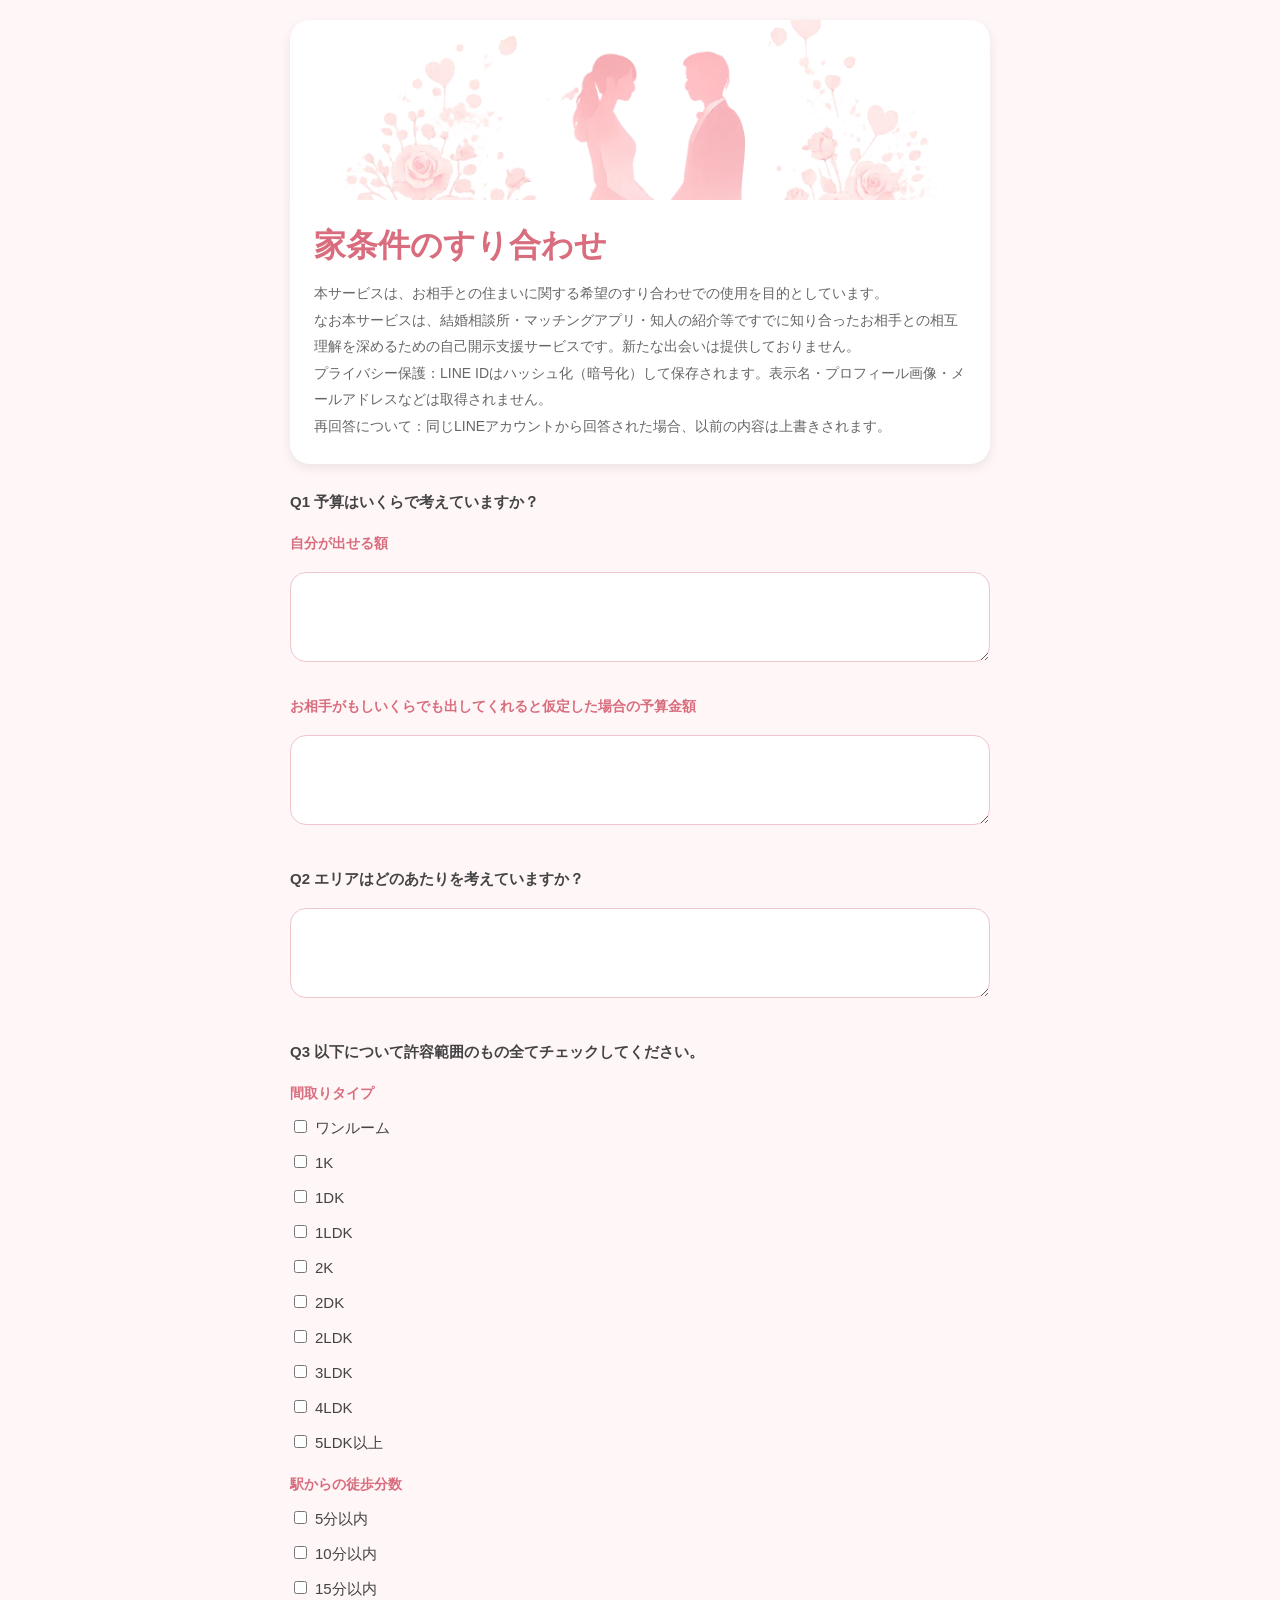
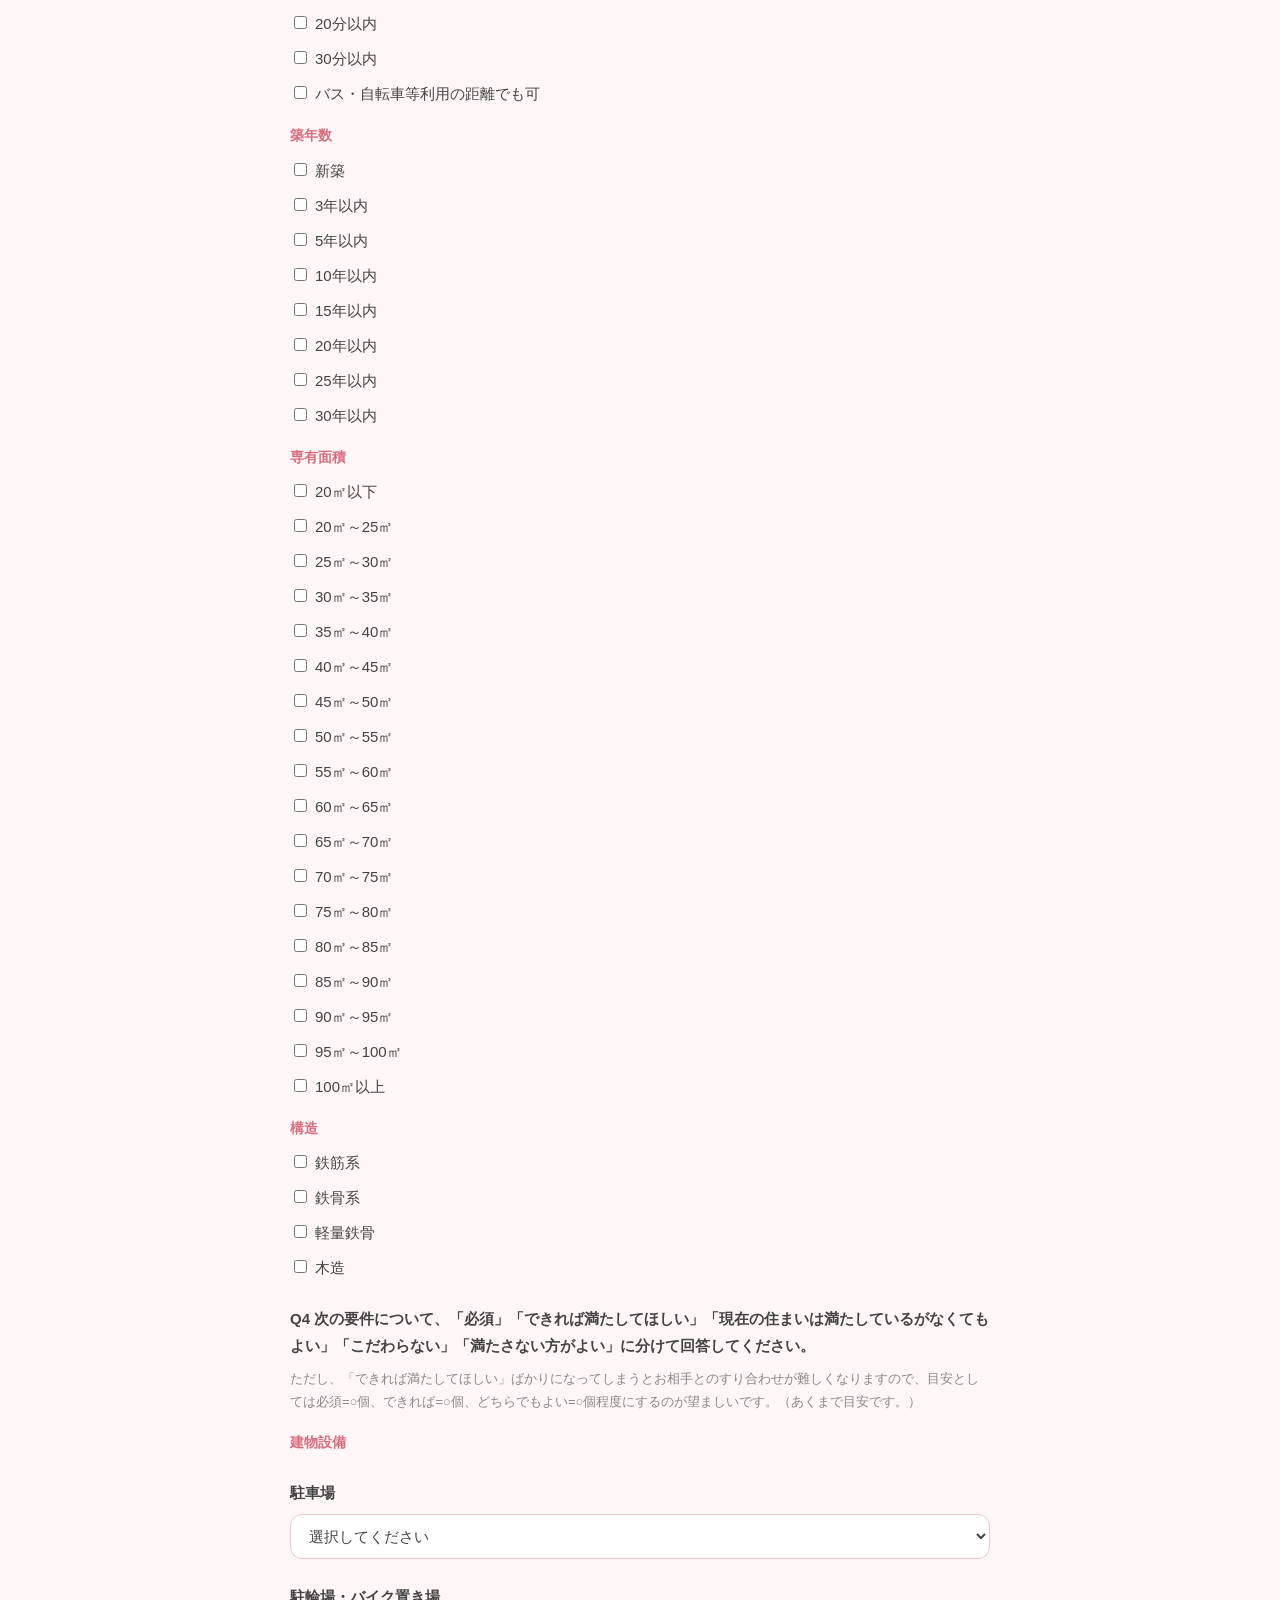
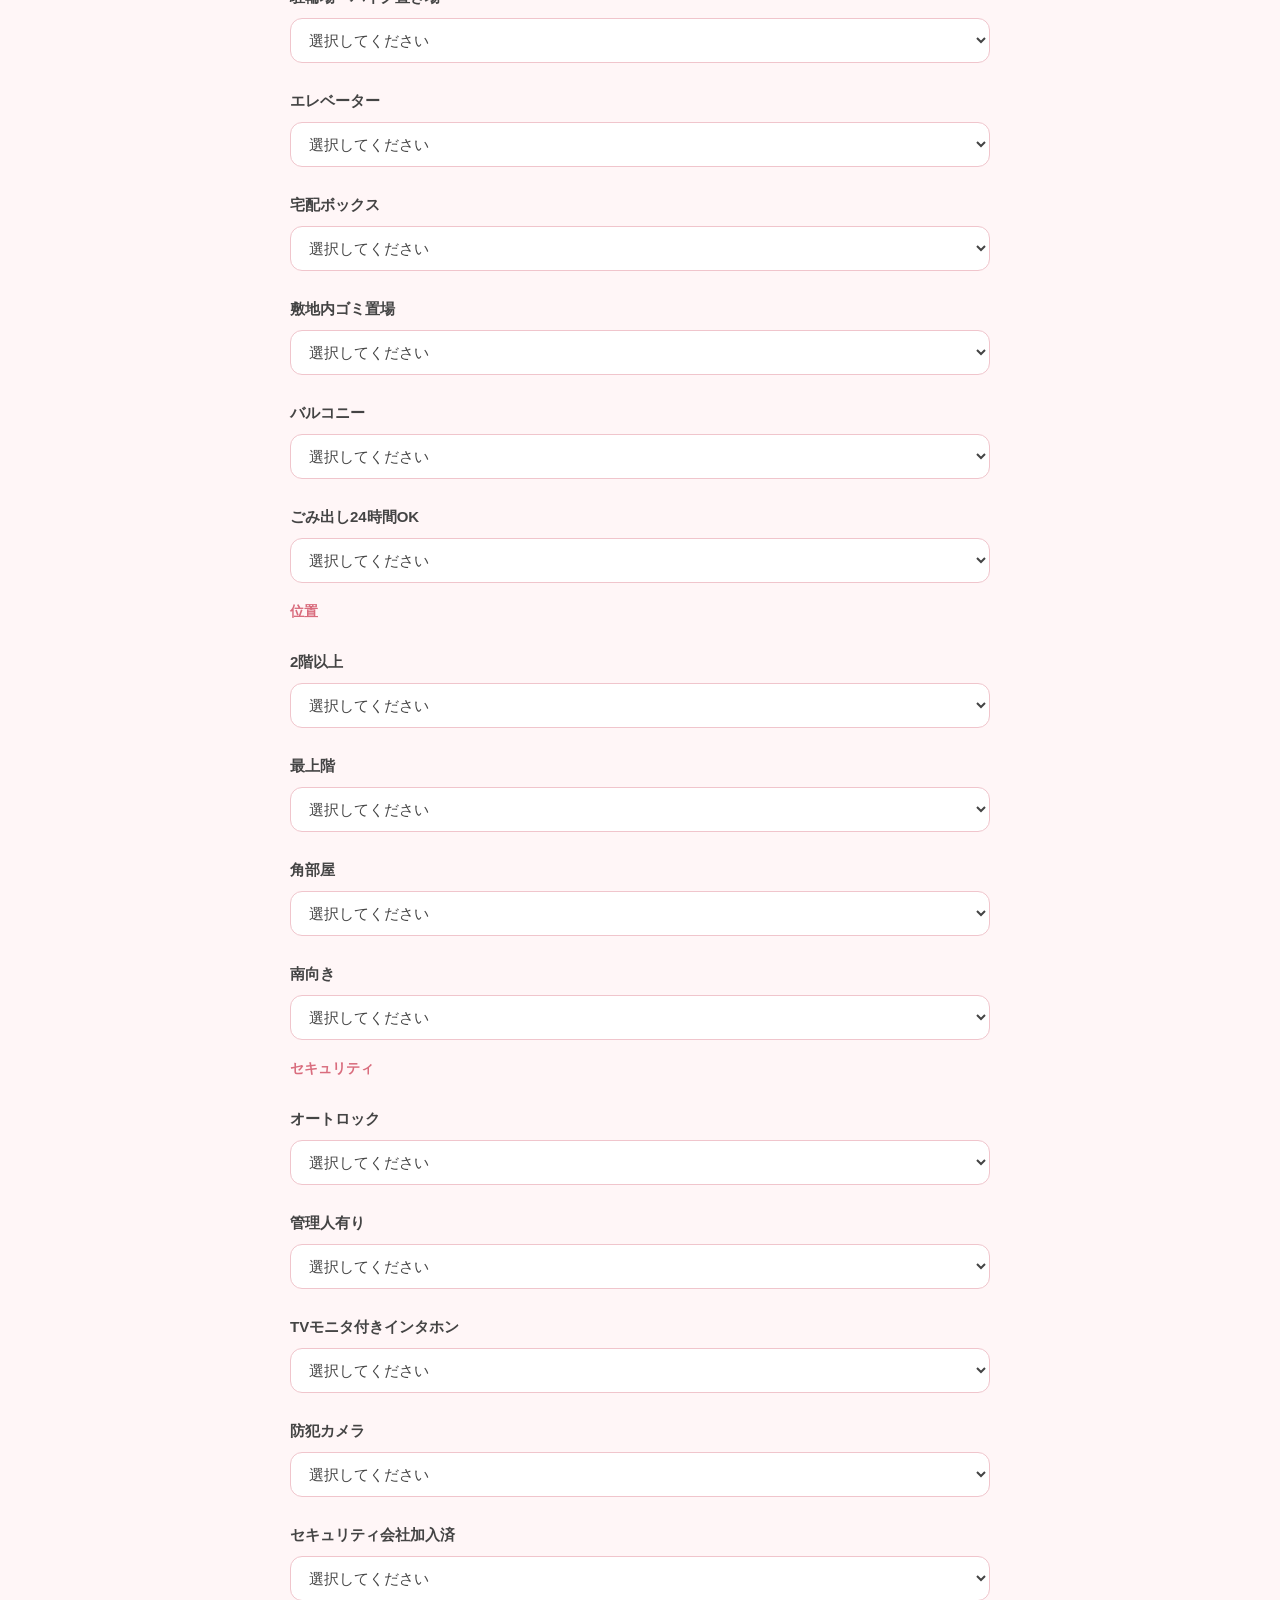
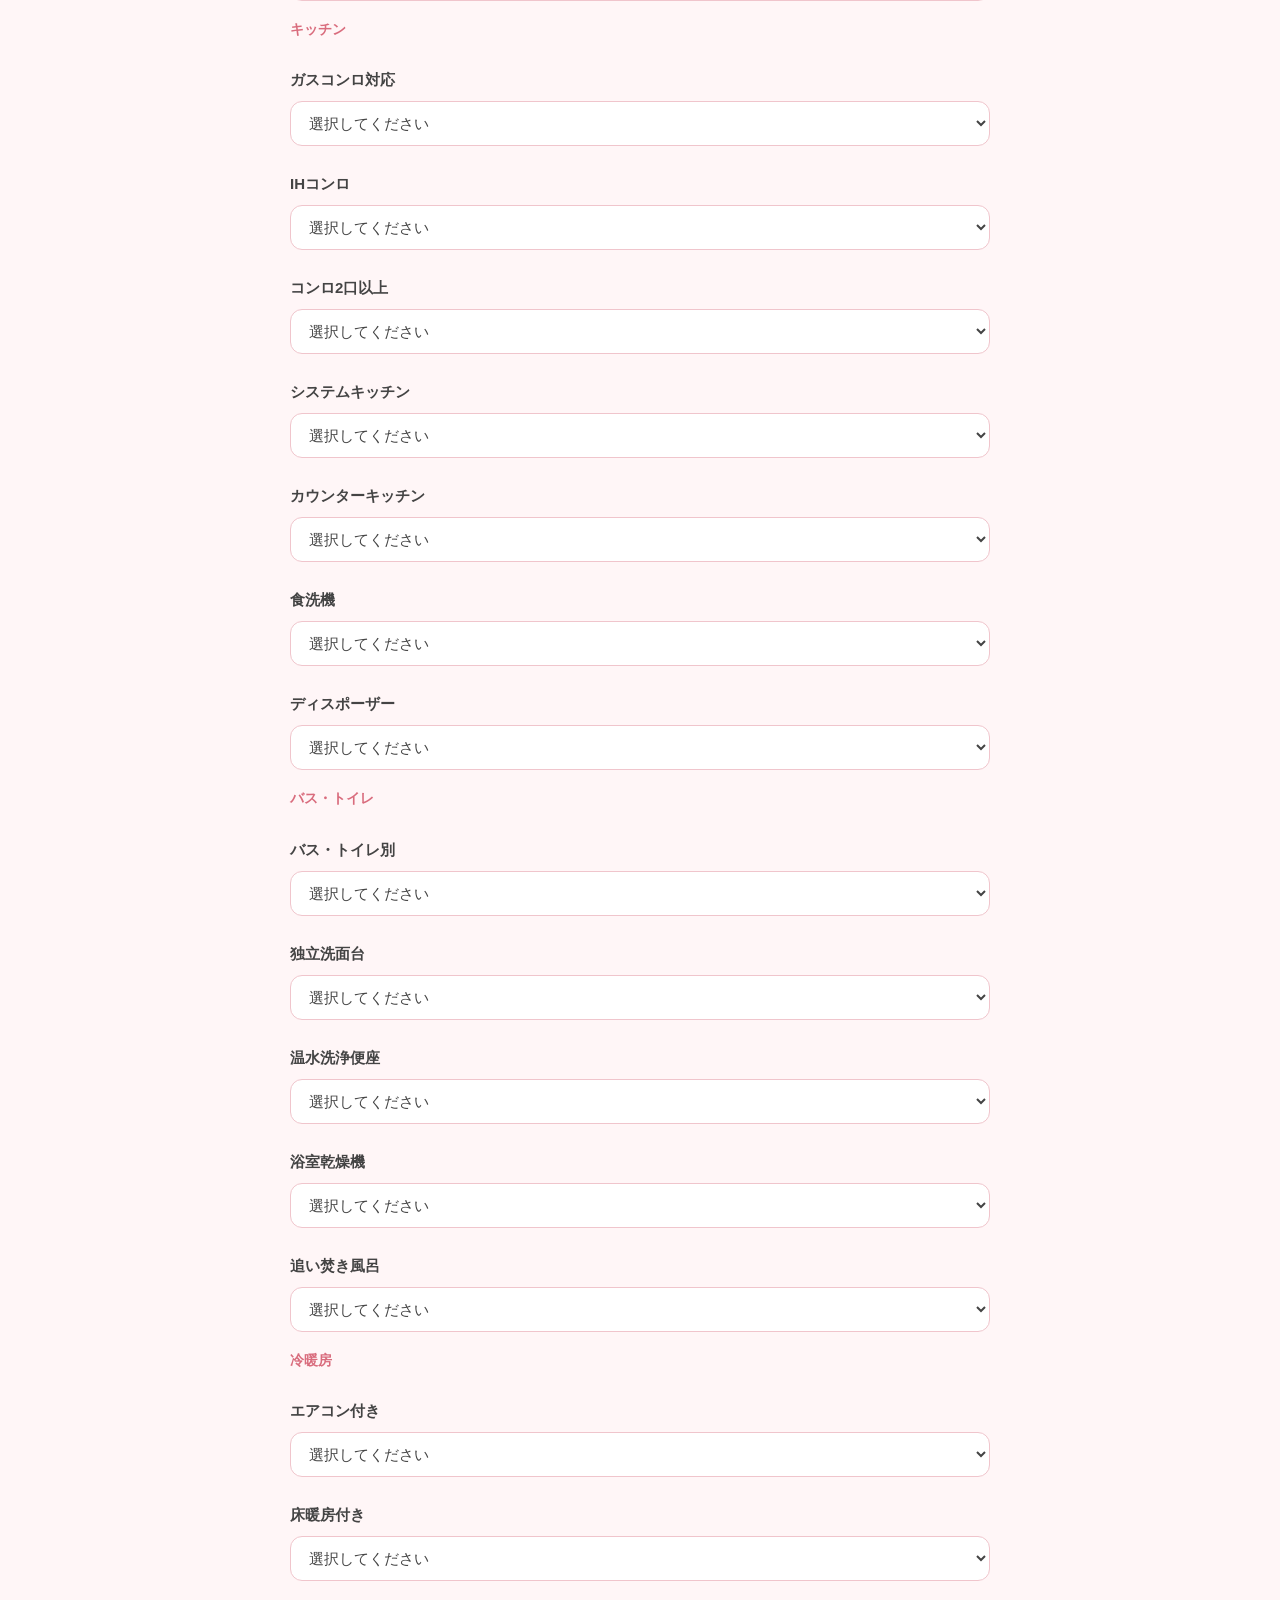
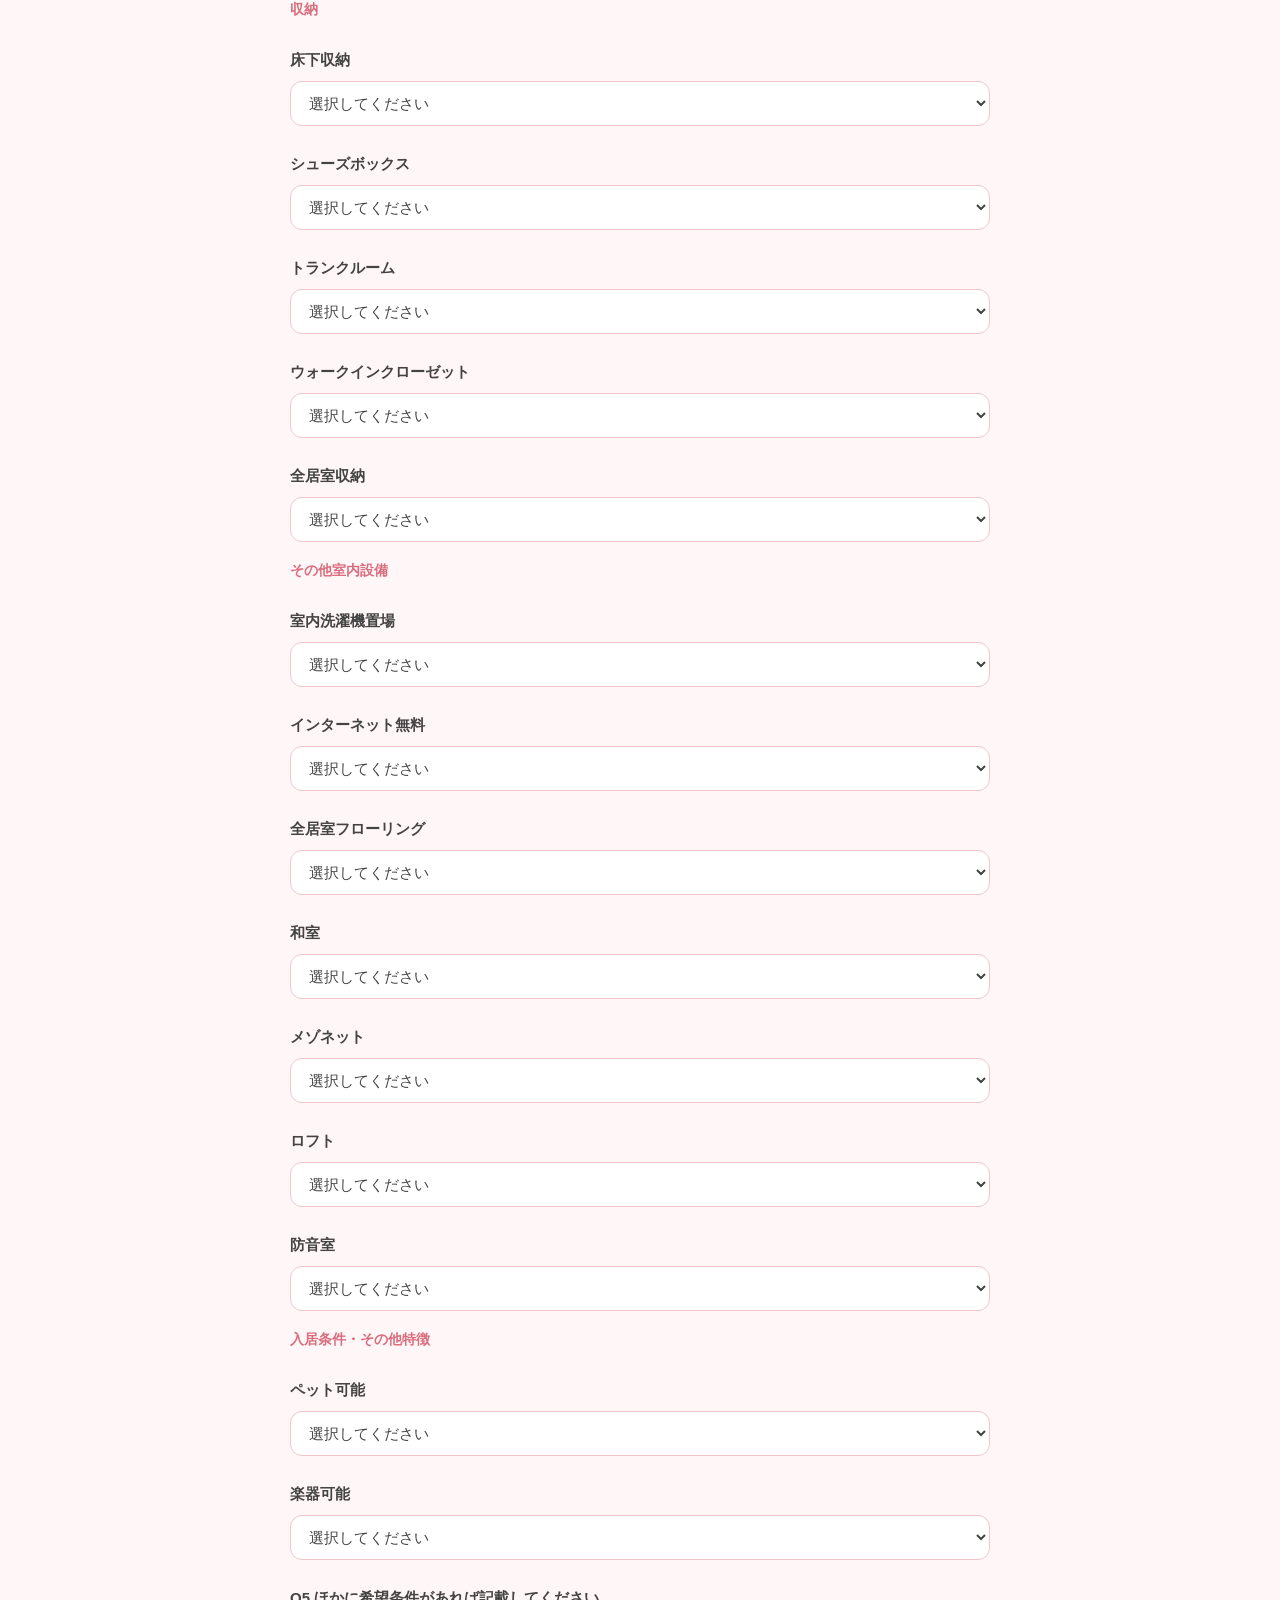
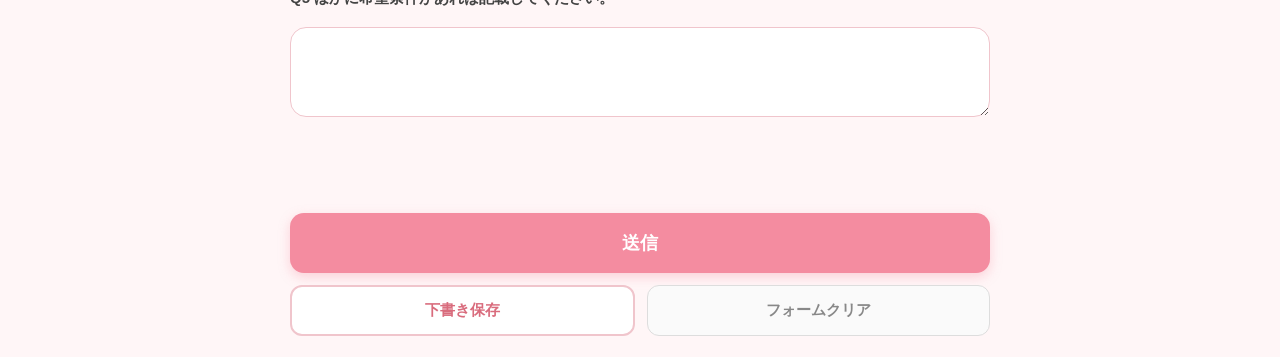
==== index.html @ e60fb17c "Update index.html" ====
<!DOCTYPE html>
<html lang="ja">
<head>
<meta charset="UTF-8"/>
<meta name="viewport" content="width=device-width, initial-scale=1.0"/>
<title>住まい すり合わせ</title>
<link rel="stylesheet" href="style.css"/>
<script src="https://static.line-scdn.net/liff/edge/2/sdk.js"></script>
</head>

<body>
<div class="container">

<div class="form-header">
  <h1>家条件のすり合わせ</h1>
  <p class="form-description">
  本サービスは、お相手との住まいに関する希望のすり合わせでの使用を目的としています。<br>
  なお本サービスは、結婚相談所・マッチングアプリ・知人の紹介等ですでに知り合ったお相手との相互理解を深めるための自己開示支援サービスです。新たな出会いは提供しておりません。<br>
  プライバシー保護：LINE IDはハッシュ化（暗号化）して保存されます。表示名・プロフィール画像・メールアドレスなどは取得されません。<br>
  再回答について：同じLINEアカウントから回答された場合、以前の内容は上書きされます。</p>
</div>

<!-- ビューモード表示エリア（共有リンクで開いたとき） -->
<div id="viewMode"></div>

<!-- スクショ抑止ウォーターマーク（共有リンクの閲覧者にのみ表示） -->
<div id="screenshotWatermark" aria-hidden="true"></div>

<div id="formArea">

<!-- Q1 -->
<label>Q1 予算はいくらで考えていますか？</label>
<label class="sub-label">自分が出せる額</label>
<textarea id="q1_self" class="detail-textarea"></textarea>
<label class="sub-label">お相手がもしいくらでも出してくれると仮定した場合の予算金額</label>
<textarea id="q1_partner" class="detail-textarea"></textarea>

<!-- Q2 -->
<label>Q2 エリアはどのあたりを考えていますか？</label>
<textarea id="q2" class="detail-textarea"></textarea>

<!-- Q3 -->
<label>Q3 以下について許容範囲のもの全てチェックしてください。</label>

<label class="sub-label">間取りタイプ</label>
<label><input type="checkbox" name="q3_layout" value="ワンルーム">ワンルーム</label>
<label><input type="checkbox" name="q3_layout" value="1K">1K</label>
<label><input type="checkbox" name="q3_layout" value="1DK">1DK</label>
<label><input type="checkbox" name="q3_layout" value="1LDK">1LDK</label>
<label><input type="checkbox" name="q3_layout" value="2K">2K</label>
<label><input type="checkbox" name="q3_layout" value="2DK">2DK</label>
<label><input type="checkbox" name="q3_layout" value="2LDK">2LDK</label>
<label><input type="checkbox" name="q3_layout" value="3LDK">3LDK</label>
<label><input type="checkbox" name="q3_layout" value="4LDK">4LDK</label>
<label><input type="checkbox" name="q3_layout" value="5LDDK以上">5LDK以上</label>
  
<label class="sub-label">駅からの徒歩分数</label>
<label><input type="checkbox" name="q3_walk" value="5分以内">5分以内</label>
<label><input type="checkbox" name="q3_walk" value="10分以内">10分以内</label>
<label><input type="checkbox" name="q3_walk" value="15分以内">15分以内</label>
<label><input type="checkbox" name="q3_walk" value="20分以内">20分以内</label>
<label><input type="checkbox" name="q3_walk" value="30分以内">30分以内</label>
<label><input type="checkbox" name="q3_walk" value="バス・自転車等利用の距離でも可">バス・自転車等利用の距離でも可</label>

<label class="sub-label">築年数</label>
<label><input type="checkbox" name="q3_age" value="新築">新築</label>
<label><input type="checkbox" name="q3_age" value="3年以内">3年以内</label>
<label><input type="checkbox" name="q3_age" value="5年以内">5年以内</label>
<label><input type="checkbox" name="q3_age" value="10年以内">10年以内</label>
<label><input type="checkbox" name="q3_age" value="15年以内">15年以内</label>
<label><input type="checkbox" name="q3_age" value="20年以内">20年以内</label>
<label><input type="checkbox" name="q3_age" value="25年以内">25年以内</label>
<label><input type="checkbox" name="q3_age" value="30年以内">30年以内</label>

<label class="sub-label">専有面積</label>
<label><input type="checkbox" name="q3_size" value="20㎡以下">20㎡以下</label>
<label><input type="checkbox" name="q3_size" value="20㎡～25㎡">20㎡～25㎡</label>
<label><input type="checkbox" name="q3_size" value="25㎡～30㎡">25㎡～30㎡</label>
<label><input type="checkbox" name="q3_size" value="30㎡～35㎡">30㎡～35㎡</label>
<label><input type="checkbox" name="q3_size" value="35㎡～40㎡">35㎡～40㎡</label>
<label><input type="checkbox" name="q3_size" value="40㎡～25㎡">40㎡～45㎡</label>
<label><input type="checkbox" name="q3_size" value="45㎡～25㎡">45㎡～50㎡</label>
<label><input type="checkbox" name="q3_size" value="50㎡～25㎡">50㎡～55㎡</label>
<label><input type="checkbox" name="q3_size" value="55㎡～25㎡">55㎡～60㎡</label>
<label><input type="checkbox" name="q3_size" value="60㎡～25㎡">60㎡～65㎡</label>
<label><input type="checkbox" name="q3_size" value="65㎡～25㎡">65㎡～70㎡</label>
<label><input type="checkbox" name="q3_size" value="70㎡～25㎡">70㎡～75㎡</label>
<label><input type="checkbox" name="q3_size" value="75㎡～25㎡">75㎡～80㎡</label>
<label><input type="checkbox" name="q3_size" value="80㎡～25㎡">80㎡～85㎡</label>
<label><input type="checkbox" name="q3_size" value="20㎡～25㎡">85㎡～90㎡</label>
<label><input type="checkbox" name="q3_size" value="90㎡～25㎡">90㎡～95㎡</label>
<label><input type="checkbox" name="q3_size" value="20㎡～25㎡">95㎡～100㎡</label>
<label><input type="checkbox" name="q3_size" value="100㎡以上">100㎡以上</label>
  
<label class="sub-label">構造</label>
<label><input type="checkbox" name="q3_struct" value="鉄筋系">鉄筋系</label>
<label><input type="checkbox" name="q3_struct" value="鉄骨系">鉄骨系</label>
<label><input type="checkbox" name="q3_struct" value="軽量鉄骨">軽量鉄骨</label>
<label><input type="checkbox" name="q3_struct" value="木造">木造</label>

<!-- Q4 -->
<label>Q4 次の要件について、「必須」「できれば満たしてほしい」「現在の住まいは満たしているがなくてもよい」「こだわらない」「満たさない方がよい」に分けて回答してください。</label>
<p class="q-note">
  ただし、「できれば満たしてほしい」ばかりになってしまうとお相手とのすり合わせが難しくなりますので、目安としては必須=○個、できれば=○個、どちらでもよい=○個程度にするのが望ましいです。（あくまで目安です。）
</p>

<label class="sub-label">建物設備</label>

<label>駐車場</label>
<select id="q4_駐車場">
  <option value="">選択してください</option>
  <option>必須</option><option>できれば満たしてほしい</option><option>現在の住まいは満たしているがなくてもよい</option><option>こだわらない</option><option>満たさない方がよい</option>
</select>
  
<label>駐輪場・バイク置き場</label>
<select id="q4_駐輪場・バイク置き場">
  <option value="">選択してください</option>
  <option>必須</option><option>できれば満たしてほしい</option><option>現在の住まいは満たしているがなくてもよい</option><option>こだわらない</option><option>満たさない方がよい</option>
</select>

<label>エレベーター</label>
<select id="q4_エレベーター">
  <option value="">選択してください</option>
  <option>必須</option><option>できれば満たしてほしい</option><option>現在の住まいは満たしているがなくてもよい</option><option>こだわらない</option><option>満たさない方がよい</option>
</select>

<label>宅配ボックス</label>
<select id="q4_宅配ボックス">
  <option value="">選択してください</option>
  <option>必須</option><option>できれば満たしてほしい</option><option>現在の住まいは満たしているがなくてもよい</option><option>こだわらない</option><option>満たさない方がよい</option>
</select>

<label>敷地内ゴミ置場</label>
<select id="q4_敷地内ゴミ置場">
  <option value="">選択してください</option>
  <option>必須</option><option>できれば満たしてほしい</option><option>現在の住まいは満たしているがなくてもよい</option><option>こだわらない</option><option>満たさない方がよい</option>
</select>

<label>バルコニー</label>
<select id="q4_バルコニー">
  <option value="">選択してください</option>
  <option>必須</option><option>できれば満たしてほしい</option><option>現在の住まいは満たしているがなくてもよい</option><option>こだわらない</option><option>満たさない方がよい</option>
</select>

<label>ごみ出し24時間OK</label>
<select id="q4_ごみ出し24時間OK">
  <option value="">選択してください</option>
  <option>必須</option><option>できれば満たしてほしい</option><option>現在の住まいは満たしているがなくてもよい</option><option>こだわらない</option><option>満たさない方がよい</option>
</select>

<label class="sub-label">位置</label>

<label>2階以上</label>
<select id="q4_2階以上">
  <option value="">選択してください</option>
  <option>必須</option><option>できれば満たしてほしい</option><option>現在の住まいは満たしているがなくてもよい</option><option>こだわらない</option><option>満たさない方がよい</option>
</select>

<label>最上階</label>
<select id="q4_最上階">
  <option value="">選択してください</option>
  <option>必須</option><option>できれば満たしてほしい</option><option>現在の住まいは満たしているがなくてもよい</option><option>こだわらない</option><option>満たさない方がよい</option>
</select>

<label>角部屋</label>
<select id="q4_角部屋">
  <option value="">選択してください</option>
  <option>必須</option><option>できれば満たしてほしい</option><option>現在の住まいは満たしているがなくてもよい</option><option>こだわらない</option><option>満たさない方がよい</option>
</select>

<label>南向き</label>
<select id="q4_南向き">
  <option value="">選択してください</option>
  <option>必須</option><option>できれば満たしてほしい</option><option>現在の住まいは満たしているがなくてもよい</option><option>こだわらない</option><option>満たさない方がよい</option>
</select>

<label class="sub-label">セキュリティ</label>

<label>オートロック</label>
<select id="q4_オートロック">
  <option value="">選択してください</option>
  <option>必須</option><option>できれば満たしてほしい</option><option>現在の住まいは満たしているがなくてもよい</option><option>こだわらない</option><option>満たさない方がよい</option>
</select>

<label>管理人有り</label>
<select id="q4_管理人有り">
  <option value="">選択してください</option>
  <option>必須</option><option>できれば満たしてほしい</option><option>現在の住まいは満たしているがなくてもよい</option><option>こだわらない</option><option>満たさない方がよい</option>
</select>

<label>TVモニタ付きインタホン</label>
<select id="q4_TVモニタ付きインタホン">
  <option value="">選択してください</option>
  <option>必須</option><option>できれば満たしてほしい</option><option>現在の住まいは満たしているがなくてもよい</option><option>こだわらない</option><option>満たさない方がよい</option>
</select>

<label>防犯カメラ</label>
<select id="q4_防犯カメラ">
  <option value="">選択してください</option>
  <option>必須</option><option>できれば満たしてほしい</option><option>現在の住まいは満たしているがなくてもよい</option><option>こだわらない</option><option>満たさない方がよい</option>
</select>

<label>セキュリティ会社加入済</label>
<select id="q4_セキュリティ会社加入済">
  <option value="">選択してください</option>
  <option>必須</option><option>できれば満たしてほしい</option><option>現在の住まいは満たしているがなくてもよい</option><option>こだわらない</option><option>満たさない方がよい</option>
</select>

<label class="sub-label">キッチン</label>

<label>ガスコンロ対応</label>
<select id="q4_ガスコンロ対応">
  <option value="">選択してください</option>
  <option>必須</option><option>できれば満たしてほしい</option><option>現在の住まいは満たしているがなくてもよい</option><option>こだわらない</option><option>満たさない方がよい</option>
</select>

<label>IHコンロ</label>
<select id="q4_IHコンロ">
  <option value="">選択してください</option>
  <option>必須</option><option>できれば満たしてほしい</option><option>現在の住まいは満たしているがなくてもよい</option><option>こだわらない</option><option>満たさない方がよい</option>
</select>

<label>コンロ2口以上</label>
<select id="q4_コンロ2口以上">
  <option value="">選択してください</option>
  <option>必須</option><option>できれば満たしてほしい</option><option>現在の住まいは満たしているがなくてもよい</option><option>こだわらない</option><option>満たさない方がよい</option>
</select>

<label>システムキッチン</label>
<select id="q4_システムキッチン">
  <option value="">選択してください</option>
  <option>必須</option><option>できれば満たしてほしい</option><option>現在の住まいは満たしているがなくてもよい</option><option>こだわらない</option><option>満たさない方がよい</option>
</select>

<label>カウンターキッチン</label>
<select id="q4_カウンターキッチン">
  <option value="">選択してください</option>
  <option>必須</option><option>できれば満たしてほしい</option><option>現在の住まいは満たしているがなくてもよい</option><option>こだわらない</option><option>満たさない方がよい</option>
</select>

<label>食洗機</label>
<select id="q4_食洗機">
  <option value="">選択してください</option>
  <option>必須</option><option>できれば満たしてほしい</option><option>現在の住まいは満たしているがなくてもよい</option><option>こだわらない</option><option>満たさない方がよい</option>
</select>

<label>ディスポーザー</label>
<select id="q4_ディスポーザー">
  <option value="">選択してください</option>
  <option>必須</option><option>できれば満たしてほしい</option><option>現在の住まいは満たしているがなくてもよい</option><option>こだわらない</option><option>満たさない方がよい</option>
</select>

<label class="sub-label">バス・トイレ</label>

<label>バス・トイレ別</label>
<select id="q4_バス・トイレ別">
  <option value="">選択してください</option>
  <option>必須</option><option>できれば満たしてほしい</option><option>現在の住まいは満たしているがなくてもよい</option><option>こだわらない</option><option>満たさない方がよい</option>
</select>

<label>独立洗面台</label>
<select id="q4_独立洗面台">
  <option value="">選択してください</option>
  <option>必須</option><option>できれば満たしてほしい</option><option>現在の住まいは満たしているがなくてもよい</option><option>こだわらない</option><option>満たさない方がよい</option>
</select>

<label>温水洗浄便座</label>
<select id="q4_温水洗浄便座">
  <option value="">選択してください</option>
  <option>必須</option><option>できれば満たしてほしい</option><option>現在の住まいは満たしているがなくてもよい</option><option>こだわらない</option><option>満たさない方がよい</option>
</select>

<label>浴室乾燥機</label>
<select id="q4_浴室乾燥機">
  <option value="">選択してください</option>
  <option>必須</option><option>できれば満たしてほしい</option><option>現在の住まいは満たしているがなくてもよい</option><option>こだわらない</option><option>満たさない方がよい</option>
</select>

<label>追い焚き風呂</label>
<select id="q4_追い焚き風呂">
  <option value="">選択してください</option>
  <option>必須</option><option>できれば満たしてほしい</option><option>現在の住まいは満たしているがなくてもよい</option><option>こだわらない</option><option>満たさない方がよい</option>
</select>

<label class="sub-label">冷暖房</label>

<label>エアコン付き</label>
<select id="q4_エアコン付き">
  <option value="">選択してください</option>
  <option>必須</option><option>できれば満たしてほしい</option><option>現在の住まいは満たしているがなくてもよい</option><option>こだわらない</option><option>満たさない方がよい</option>
</select>

<label>床暖房付き</label>
<select id="q4_床暖房付き">
  <option value="">選択してください</option>
  <option>必須</option><option>できれば満たしてほしい</option><option>現在の住まいは満たしているがなくてもよい</option><option>こだわらない</option><option>満たさない方がよい</option>
</select>

<label class="sub-label">収納</label>

<label>床下収納</label>
<select id="q4_床下収納">
  <option value="">選択してください</option>
  <option>必須</option><option>できれば満たしてほしい</option><option>現在の住まいは満たしているがなくてもよい</option><option>こだわらない</option><option>満たさない方がよい</option>
</select>

<label>シューズボックス</label>
<select id="q4_シューズボックス">
  <option value="">選択してください</option>
  <option>必須</option><option>できれば満たしてほしい</option><option>現在の住まいは満たしているがなくてもよい</option><option>こだわらない</option><option>満たさない方がよい</option>
</select>

<label>トランクルーム</label>
<select id="q4_トランクルーム">
  <option value="">選択してください</option>
  <option>必須</option><option>できれば満たしてほしい</option><option>現在の住まいは満たしているがなくてもよい</option><option>こだわらない</option><option>満たさない方がよい</option>
</select>

<label>ウォークインクローゼット</label>
<select id="q4_ウォークインクローゼット">
  <option value="">選択してください</option>
  <option>必須</option><option>できれば満たしてほしい</option><option>現在の住まいは満たしているがなくてもよい</option><option>こだわらない</option><option>満たさない方がよい</option>
</select>

<label>全居室収納</label>
<select id="q4_全居室収納">
  <option value="">選択してください</option>
  <option>必須</option><option>できれば満たしてほしい</option><option>現在の住まいは満たしているがなくてもよい</option><option>こだわらない</option><option>満たさない方がよい</option>
</select>

<label class="sub-label">その他室内設備</label>

<label>室内洗濯機置場</label>
<select id="q4_室内洗濯機置場">
  <option value="">選択してください</option>
  <option>必須</option><option>できれば満たしてほしい</option><option>現在の住まいは満たしているがなくてもよい</option><option>こだわらない</option><option>満たさない方がよい</option>
</select>

<label>インターネット無料</label>
<select id="q4_インターネット無料">
  <option value="">選択してください</option>
  <option>必須</option><option>できれば満たしてほしい</option><option>現在の住まいは満たしているがなくてもよい</option><option>こだわらない</option><option>満たさない方がよい</option>
</select>

<label>全居室フローリング</label>
<select id="q4_全居室フローリング">
  <option value="">選択してください</option>
  <option>必須</option><option>できれば満たしてほしい</option><option>現在の住まいは満たしているがなくてもよい</option><option>こだわらない</option><option>満たさない方がよい</option>
</select>

<label>和室</label>
<select id="q4_和室">
  <option value="">選択してください</option>
  <option>必須</option><option>できれば満たしてほしい</option><option>現在の住まいは満たしているがなくてもよい</option><option>こだわらない</option><option>満たさない方がよい</option>
</select>

<label>メゾネット</label>
<select id="q4_メゾネット">
  <option value="">選択してください</option>
  <option>必須</option><option>できれば満たしてほしい</option><option>現在の住まいは満たしているがなくてもよい</option><option>こだわらない</option><option>満たさない方がよい</option>
</select>

<label>ロフト</label>
<select id="q4_ロフト">
  <option value="">選択してください</option>
  <option>必須</option><option>できれば満たしてほしい</option><option>現在の住まいは満たしているがなくてもよい</option><option>こだわらない</option><option>満たさない方がよい</option>
</select>

<label>防音室</label>
<select id="q4_防音室">
  <option value="">選択してください</option>
  <option>必須</option><option>できれば満たしてほしい</option><option>現在の住まいは満たしているがなくてもよい</option><option>こだわらない</option><option>満たさない方がよい</option>
</select>

<label class="sub-label">入居条件・その他特徴</label>

<label>ペット可能</label>
<select id="q4_ペット可能">
  <option value="">選択してください</option>
  <option>必須</option><option>できれば満たしてほしい</option><option>現在の住まいは満たしているがなくてもよい</option><option>こだわらない</option><option>満たさない方がよい</option>
</select>

<label>楽器可能</label>
<select id="q4_楽器可能">
  <option value="">選択してください</option>
  <option>必須</option><option>できれば満たしてほしい</option><option>現在の住まいは満たしているがなくてもよい</option><option>こだわらない</option><option>満たさない方がよい</option>
</select>

<!-- Q5 -->
<label>Q5 ほかに希望条件があれば記載してください。</label>
<textarea id="q5" class="detail-textarea"></textarea>
  
<div class="button-group">
  <button id="submitBtn" type="button">送信</button>
  <div class="sub-buttons">
    <button id="draftBtn" type="button">下書き保存</button>
    <button id="clearBtn" type="button">フォームクリア</button>
  </div>
</div>

<!-- 共有モーダル -->
<div id="shareModal" class="modal hidden">
  <div class="modal-content">
    <h3>共有</h3>
    <input id="shareName" type="text" placeholder="お名前を入力してください（任意）">
    <button id="shareBtn">共有する</button>
  </div>
</div>

</div>
<script src="app.js"></script>
</body>
</html>
---- style.css ----
*{
  box-sizing:border-box;
}

body{
  margin:0;
  padding:20px 12px 34px;
  background:#fff6f7;
  font-family:
    -apple-system,
    BlinkMacSystemFont,
    "Hiragino Sans",
    "Yu Gothic",
    sans-serif;
  color:#444;
}

.container{
  max-width:700px;
  margin:0 auto;
}

/********************************
 * ヘッダー
 ********************************/

.form-header{
  background:#ffffff;
  border-radius:20px;
  overflow:hidden;
  box-shadow:
    0 4px 12px rgba(0,0,0,0.08);
  margin-bottom:24px;
}

.form-header::before{
  content:"";
  display:block;
  width:100%;
  height:180px;
  background-image:url("header.webp");
  background-size:cover;
  background-position:center;
  background-repeat:no-repeat;
}

.form-header h1{
  margin:24px 24px 12px;
  font-size:32px;
  font-weight:700;
  color:#d96c7d;
}

.form-description{
  margin:0 24px 24px;
  font-size:14px;
  line-height:1.9;
  color:#666;
}

/********************************
 * 質問
 ********************************/

label{
  display:block;
  margin-top:24px;
  margin-bottom:8px;
  font-size:15px;
  font-weight:600;
  line-height:1.8;
}

input[type="text"],
textarea{
  width:100%;
  padding:14px;
  border:1px solid #f0c5cc;
  border-radius:12px;
  background:#fff;
  font-size:15px;
}

textarea{
  min-height:120px;
  resize:vertical;
}

.detail-textarea{
  width:100%;
  min-height:90px;
  padding:14px;
  border:1px solid #f0c5cc;
  border-radius:16px;
  background:#fff;
  font-size:15px;
  resize:vertical;
  margin:8px 0 12px 0;
}

/********************************
 * ラジオ・チェックボックス
 ********************************/

input[type="radio"],
input[type="checkbox"]{
  margin-right:8px;
}

label:has(input[type="radio"]),
label:has(input[type="checkbox"]){
  font-weight:400;
  margin-top:8px;
}

/********************************
 * スライダー
 ********************************/

.slider-labels{
  display:flex;
  justify-content:space-between;
  margin-top:8px;
  margin-bottom:8px;
  color:#d96c7d;
  font-weight:600;
  font-size:14px;
}

input[type="range"]{
  width:100%;
  accent-color:#f48ca0;
}

/********************************
 * 順位付けUI
 ********************************/

.ranking-group{
  margin-top:8px;
}

.rank-option{
  display:flex;
  align-items:center;
  gap:10px;
  padding:8px 0;
  background:none;
  border:none;
  width:100%;
  text-align:left;
  font-size:15px;
  color:#444;
  cursor:pointer;
}

.rank-number{
  width:22px;
  height:22px;
  border-radius:50%;
  border:1px solid #bdbdbd;
  background:#fff;
  color:transparent;
  display:flex;
  align-items:center;
  justify-content:center;
  font-size:11px;
  font-weight:700;
  flex-shrink:0;
}

.rank-option.selected .rank-number{
  background:#0a84ff;
  border-color:#0a84ff;
  color:#fff;
}

/********************************
 * ボタン
 ********************************/

.button-group{
  margin-top:40px;
}

#submitBtn{
  width:100%;
  padding:18px;
  border:none;
  border-radius:14px;
  background:#f48ca0;
  color:#fff;
  font-size:18px;
  font-weight:700;
  cursor:pointer;
  box-shadow:
    0 4px 12px rgba(244,140,160,.35);
  margin-top:40px;
}

#submitBtn:hover{
  opacity:.95;
}

#submitBtn:disabled{
  opacity:.6;
  cursor:default;
}

.sub-buttons{
  display:flex;
  gap:12px;
  margin-top:12px;
}

.sub-buttons button{
  flex:1;
  border-radius:12px;
  font-weight:600;
  cursor:pointer;
  transition:.2s;
}

#draftBtn{
  padding:14px;
  background:#fff;
  color:#d96c7d;
  border:2px solid #f0c5cc;
  font-size:15px;
}

#clearBtn{
  padding:14px;
  background:#fafafa;
  color:#888;
  border:1px solid #dddddd;
  font-size:15px;
}

#draftBtn:hover{
  background:#fff6f7;
}

#clearBtn:hover{
  background:#f0f0f0;
}

/********************************
 * モーダル
 ********************************/

.modal{
  display:none;
  position:fixed;
  inset:0;
  background:rgba(0,0,0,.45);
  justify-content:center;
  align-items:center;
  padding:20px;
  z-index:999;
}

.modal.show{
  display:flex;
}

.modal-content{
  width:100%;
  max-width:400px;
  background:#fff;
  border-radius:20px;
  padding:24px;
  box-shadow:
    0 8px 24px rgba(0,0,0,.15);
}

.modal-content h3{
  margin-top:0;
  text-align:center;
  color:#d96c7d;
}

#shareName{
  width:100%;
  margin-top:12px;
}

#shareBtn{
  width:100%;
  margin-top:16px;
  padding:14px;
  border:none;
  border-radius:12px;
  background:#f48ca0;
  color:#fff;
  font-size:16px;
  font-weight:700;
  cursor:pointer;
}

.share-confirm-card{
  margin-top:0;
  margin-bottom:12px;
}

/********************************
 * ビューモード
 ********************************/

#viewMode{
  display:none;
}

/********************************
 * 状態表示（共有リンク読み込み中・エラー時）
 ********************************/

.state-card{
  text-align:center;
}

.state-text{
  margin:0;
  font-size:14px;
  line-height:1.8;
  color:#666;
}

.state-spinner{
  width:30px;
  height:30px;
  margin:0 auto 12px;
}

.state-spinner img{
  width:30px;
  height:30px;
  display:none;
}

.state-spinner .spinner-light{
  display:block;
}

@media (prefers-color-scheme: dark){
  .state-spinner .spinner-light{ display:none; }
  .state-spinner .spinner-dark{ display:block; }
}

.view-header{
  background:#ffffff;
  border-radius:16px;
  padding:20px 24px;
  margin-bottom:16px;
  box-shadow:0 4px 12px rgba(0,0,0,0.08);
  text-align:center;
}

.view-label{
  margin:0 0 8px;
  font-size:18px;
  font-weight:700;
  color:#d96c7d;
  letter-spacing:0.05em;
}

.view-name{
  margin:0;
  font-size:20px;
  font-weight:700;
  color:#444;
}

.view-item{
  background:#ffffff;
  border-radius:16px;
  padding:18px 20px;
  margin-bottom:12px;
  box-shadow:0 2px 8px rgba(0,0,0,0.06);
}

.view-question{
  margin:0 0 8px;
  font-size:14px;
  font-weight:600;
  color:#d96c7d;
  line-height:1.6;
}

.view-answer{
  margin:0;
  font-size:15px;
  color:#444;
  line-height:1.8;
  white-space:pre-wrap;
  word-break:break-word;
}

.slider-visual{
  margin-top:4px;
}

.slider-visual-labels{
  display:flex;
  justify-content:space-between;
  font-size:13px;
  font-weight:700;
  color:#d96c7d;
  margin-bottom:4px;
}

.slider-visual-svg{
  width:100%;
  height:32px;
  display:block;
}

/********************************
 * CTA（共有画面 下部）
 ********************************/

.cta-card{
  position:relative;
  margin-top:24px;
  padding:24px;
  background:linear-gradient(135deg, #fff9fa 0%, #ffeef1 100%);
  border:2px dashed #f4b8c5;
  border-radius:24px;
  overflow:hidden;
  display:flex;
  align-items:center;
  gap:20px;
  text-align:left;
}

.cta-image-left{
  flex:0 0 25%;
  width:25%;
  max-width:140px;
  border-radius:16px;
  object-fit:cover;
}

.cta-content{
  flex:1;
  min-width:0;
}

.cta-title{
  margin:0 0 12px;
  font-size:18px;
  font-weight:700;
  color:#d96c7d;
}

.cta-text{
  margin:0 0 20px;
  font-size:13px;
  line-height:1.8;
  color:#555;
}

.cta-button{
  display:flex;
  align-items:center;
  justify-content:center;
  gap:8px;
  width:100%;
  padding:14px;
  border:none;
  border-radius:50px;
  background:#f48ca0;
  color:#fff;
  font-size:15px;
  font-weight:700;
  text-decoration:none;
  cursor:pointer;
  box-shadow:0 4px 12px rgba(244,140,160,.35);
}

.cta-arrow{
  display:inline-flex;
  align-items:center;
  justify-content:center;
  width:22px;
  height:22px;
  border-radius:50%;
  background:rgba(255,255,255,.3);
  font-size:14px;
  line-height:1;
}

/********************************
 * セーフエリア（LINEミニアプリ・横向きモード）
 ********************************/

@media (orientation:landscape){
  body{
    padding-left:44px;
    padding-right:44px;
    padding-bottom:21px;
  }
}

/********************************
 * スマホ最適化
 ********************************/

@media (max-width:600px){

  .form-header::before{
    height:140px;
  }

  .form-header h1{
    font-size:28px;
  }

  .form-description{
    font-size:13px;
  }

  .rank-option{
    font-size:14px;
    line-height:1.5;
  }
}

@media (max-width:480px){
  .cta-card{
    flex-direction:column;
    text-align:center;
  }
  .cta-image-left{
    width:45%;
    flex:0 0 auto;
  }
  .cta-title{
    font-size:18px;
  }
}

/********************************
 * スクショ抑止用ウォーターマーク
 * ・共有リンクを開いた閲覧者の画面にのみ重ねて表示する
 * ・position:fixedのためスクロールしても常に画面上に留まり、
 *   端末でスクショを撮ってもウォーターマークごと写り込む
 * ・pointer-eventsはnoneにして操作の邪魔をしないようにする
 ********************************/

#screenshotWatermark{
  display:none;
  position:fixed;
  inset:0;
  z-index:9999;
  pointer-events:none;
  background-repeat:repeat;
  background-position:top left;
}

#screenshotWatermark.show{
  display:block;
}

/********************************
 * 住まい すり合わせ 追加スタイル
 ********************************/

.q-note{
  margin:0 0 8px;
  font-size:13px;
  line-height:1.8;
  color:#888;
  font-weight:400;
}

.sub-label{
  margin-top:16px;
  font-size:14px;
  color:#d96c7d;
}

select{
  width:100%;
  padding:12px 14px;
  border:1px solid #f0c5cc;
  border-radius:12px;
  background:#fff;
  font-size:15px;
  color:#444;
}

select.unanswered{
  border-color:#e53935;
  background:#fff5f5;
}

.group-title{
  margin:28px 0 4px;
  padding-bottom:6px;
  border-bottom:2px solid #f0c5cc;
  font-size:16px;
  font-weight:700;
  color:#d96c7d;
}

.item-row{
  padding:10px 0;
  border-bottom:1px dashed #f0d9dd;
}

.item-name{
  display:block;
  margin-bottom:6px;
  font-size:14px;
  line-height:1.6;
}

#q4Counter{
  position:sticky;
  top:0;
  z-index:5;
  margin:8px 0 0;
  padding:10px 12px;
  background:#fff;
  border:1px solid #f0c5cc;
  border-radius:12px;
  font-size:12px;
  line-height:1.7;
  color:#666;
  box-shadow:0 2px 8px rgba(0,0,0,.06);
}

#q4Counter b{
  color:#d96c7d;
}
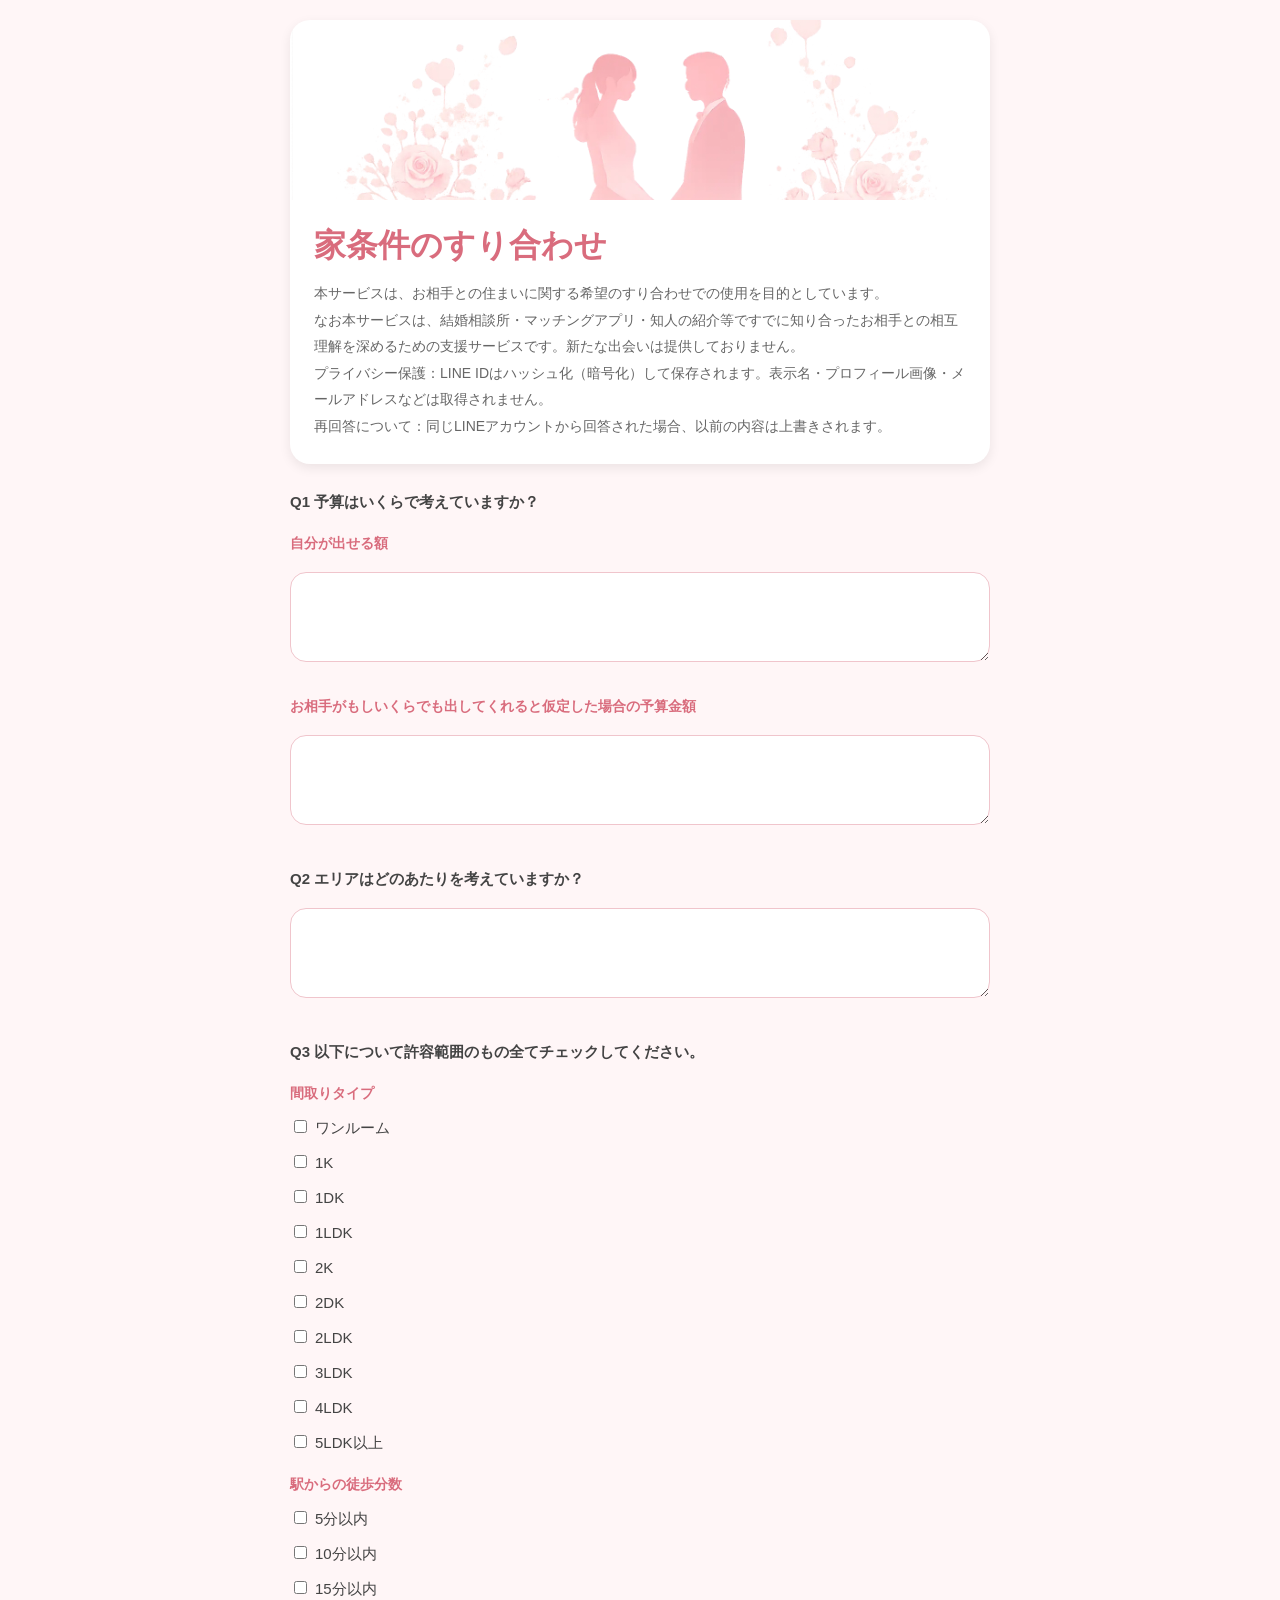
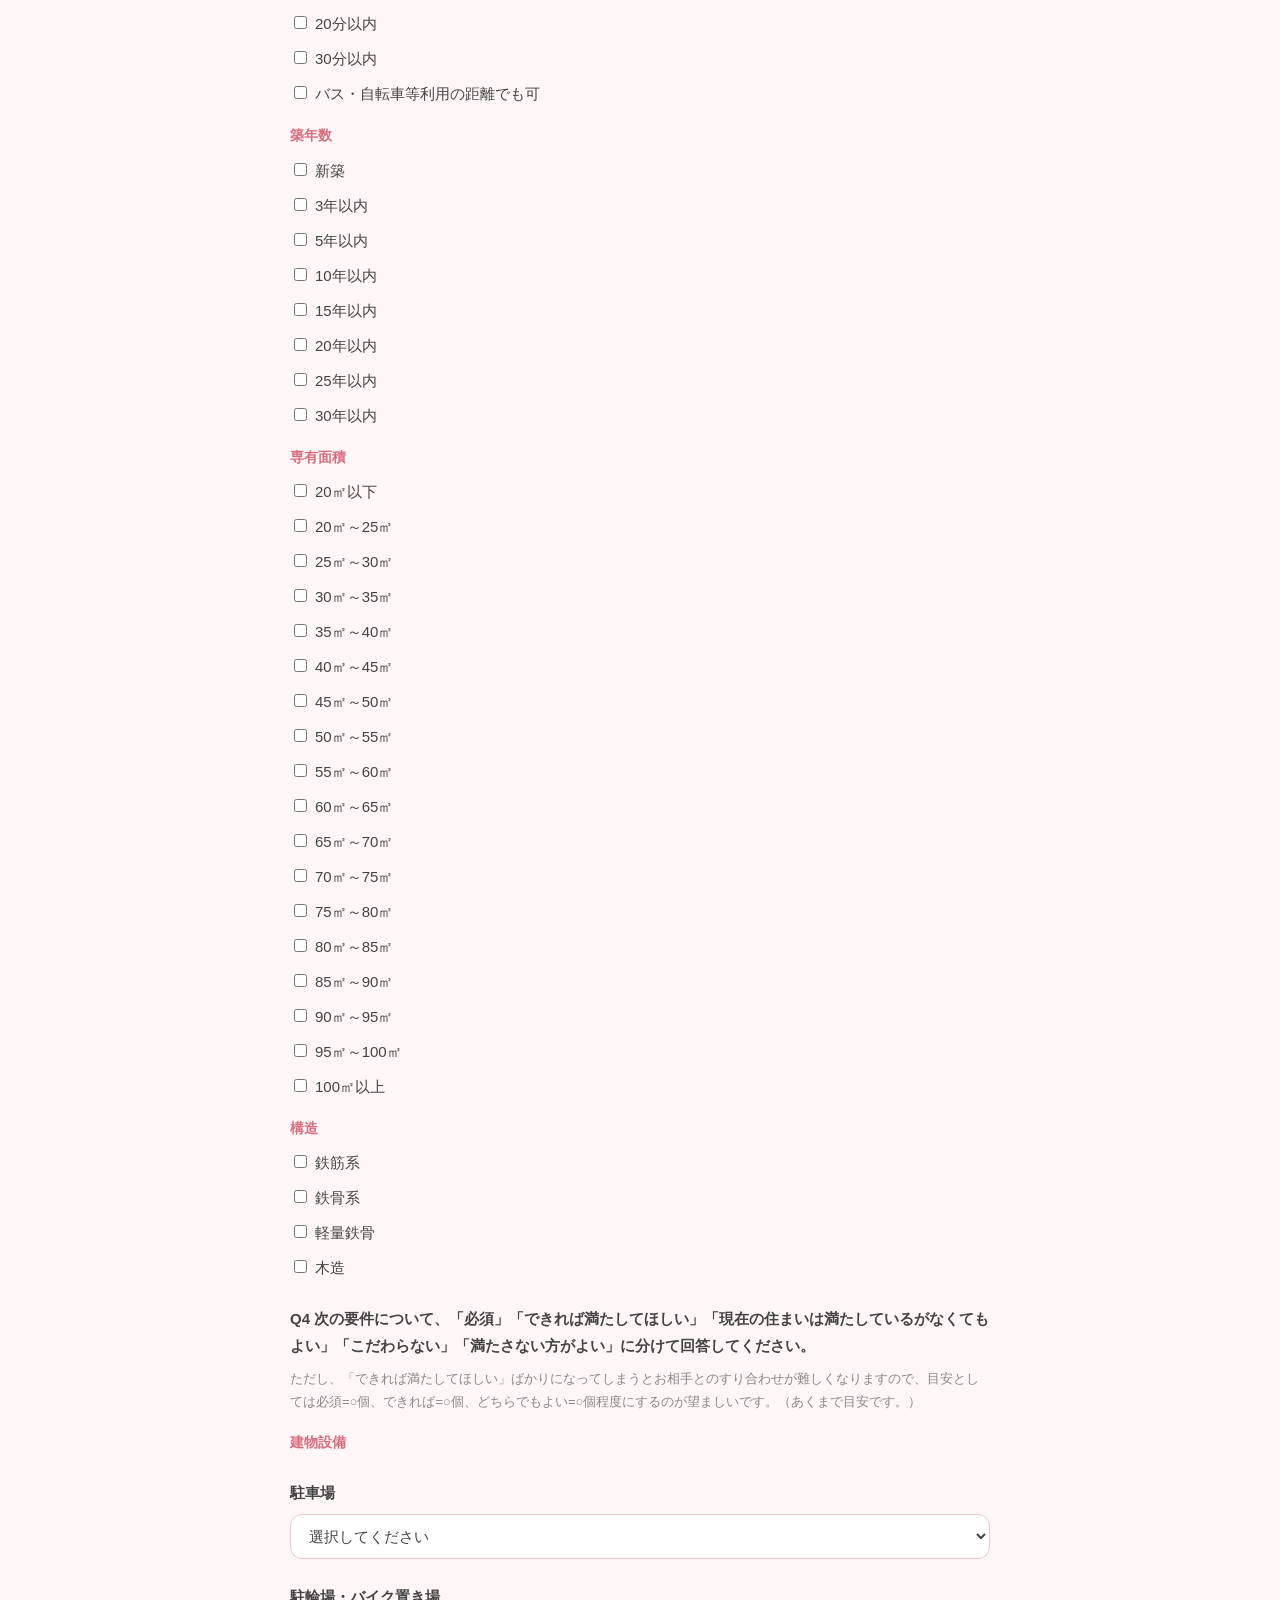
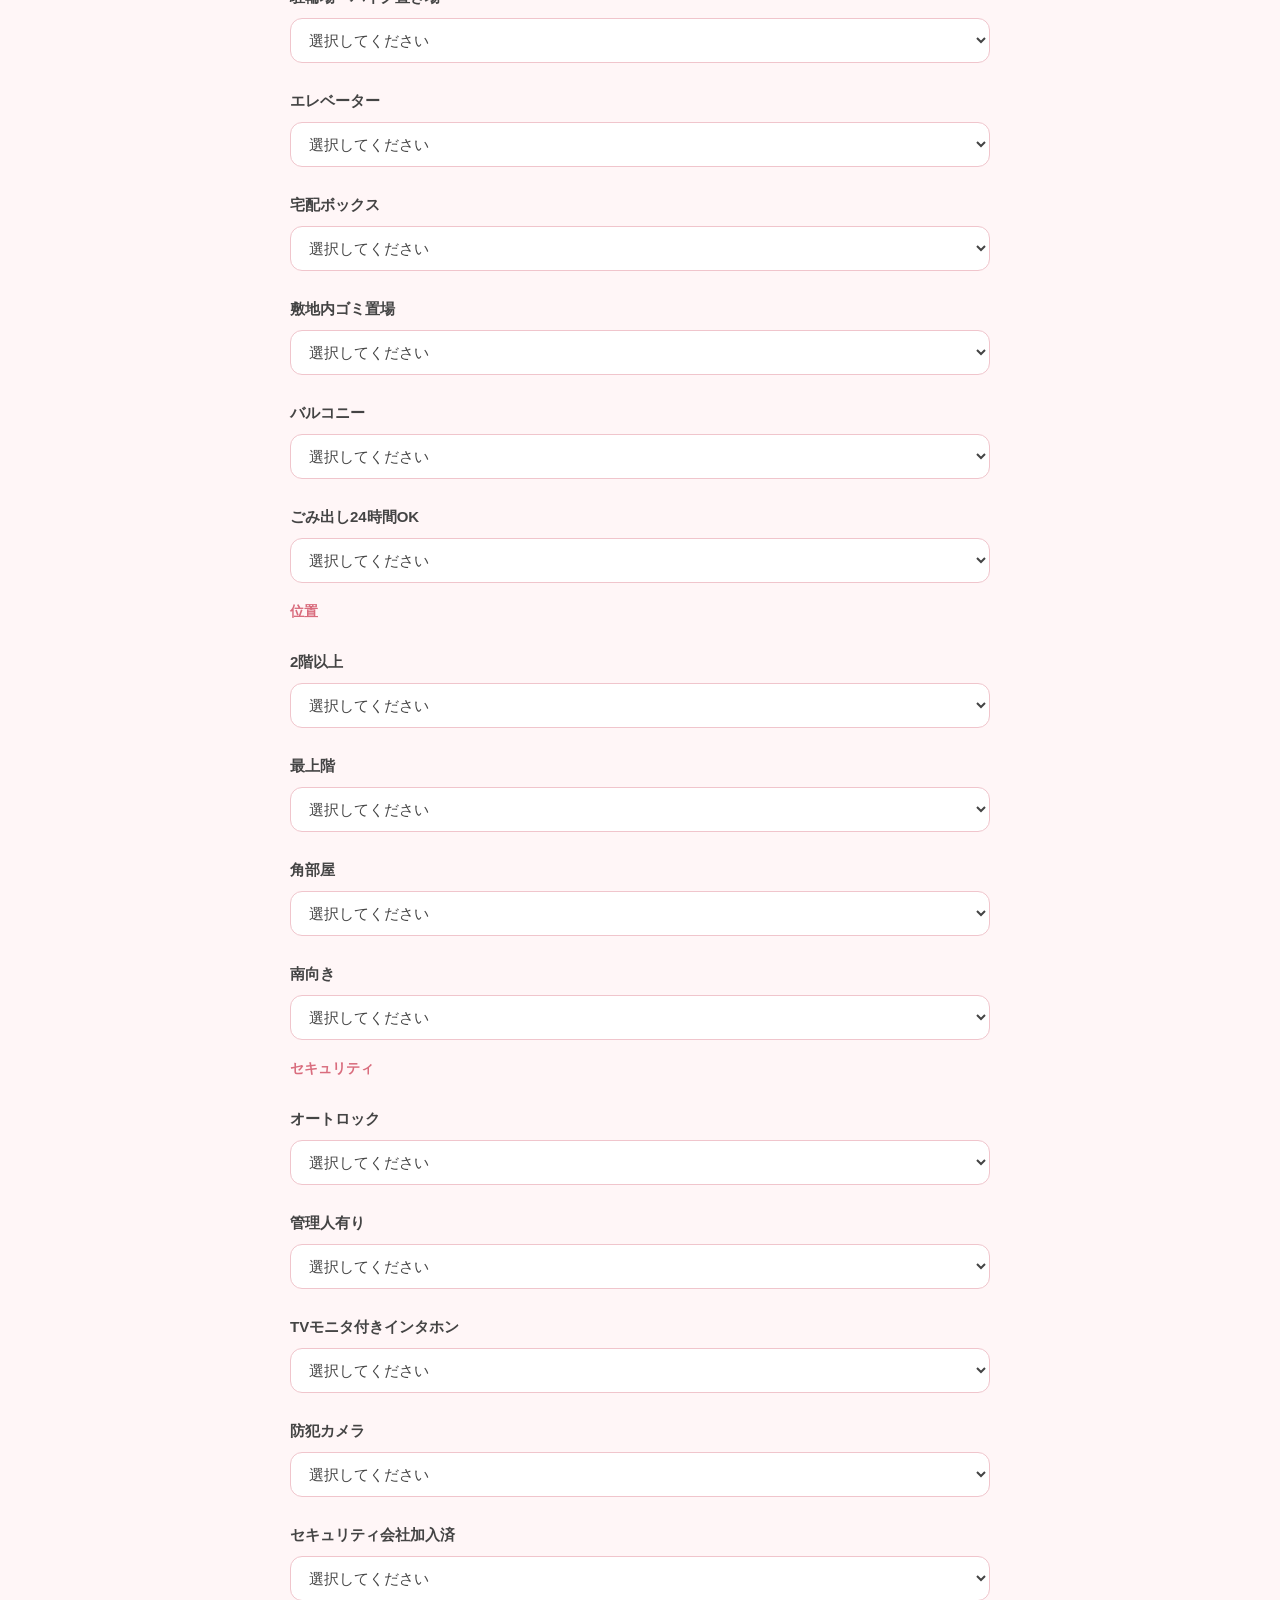
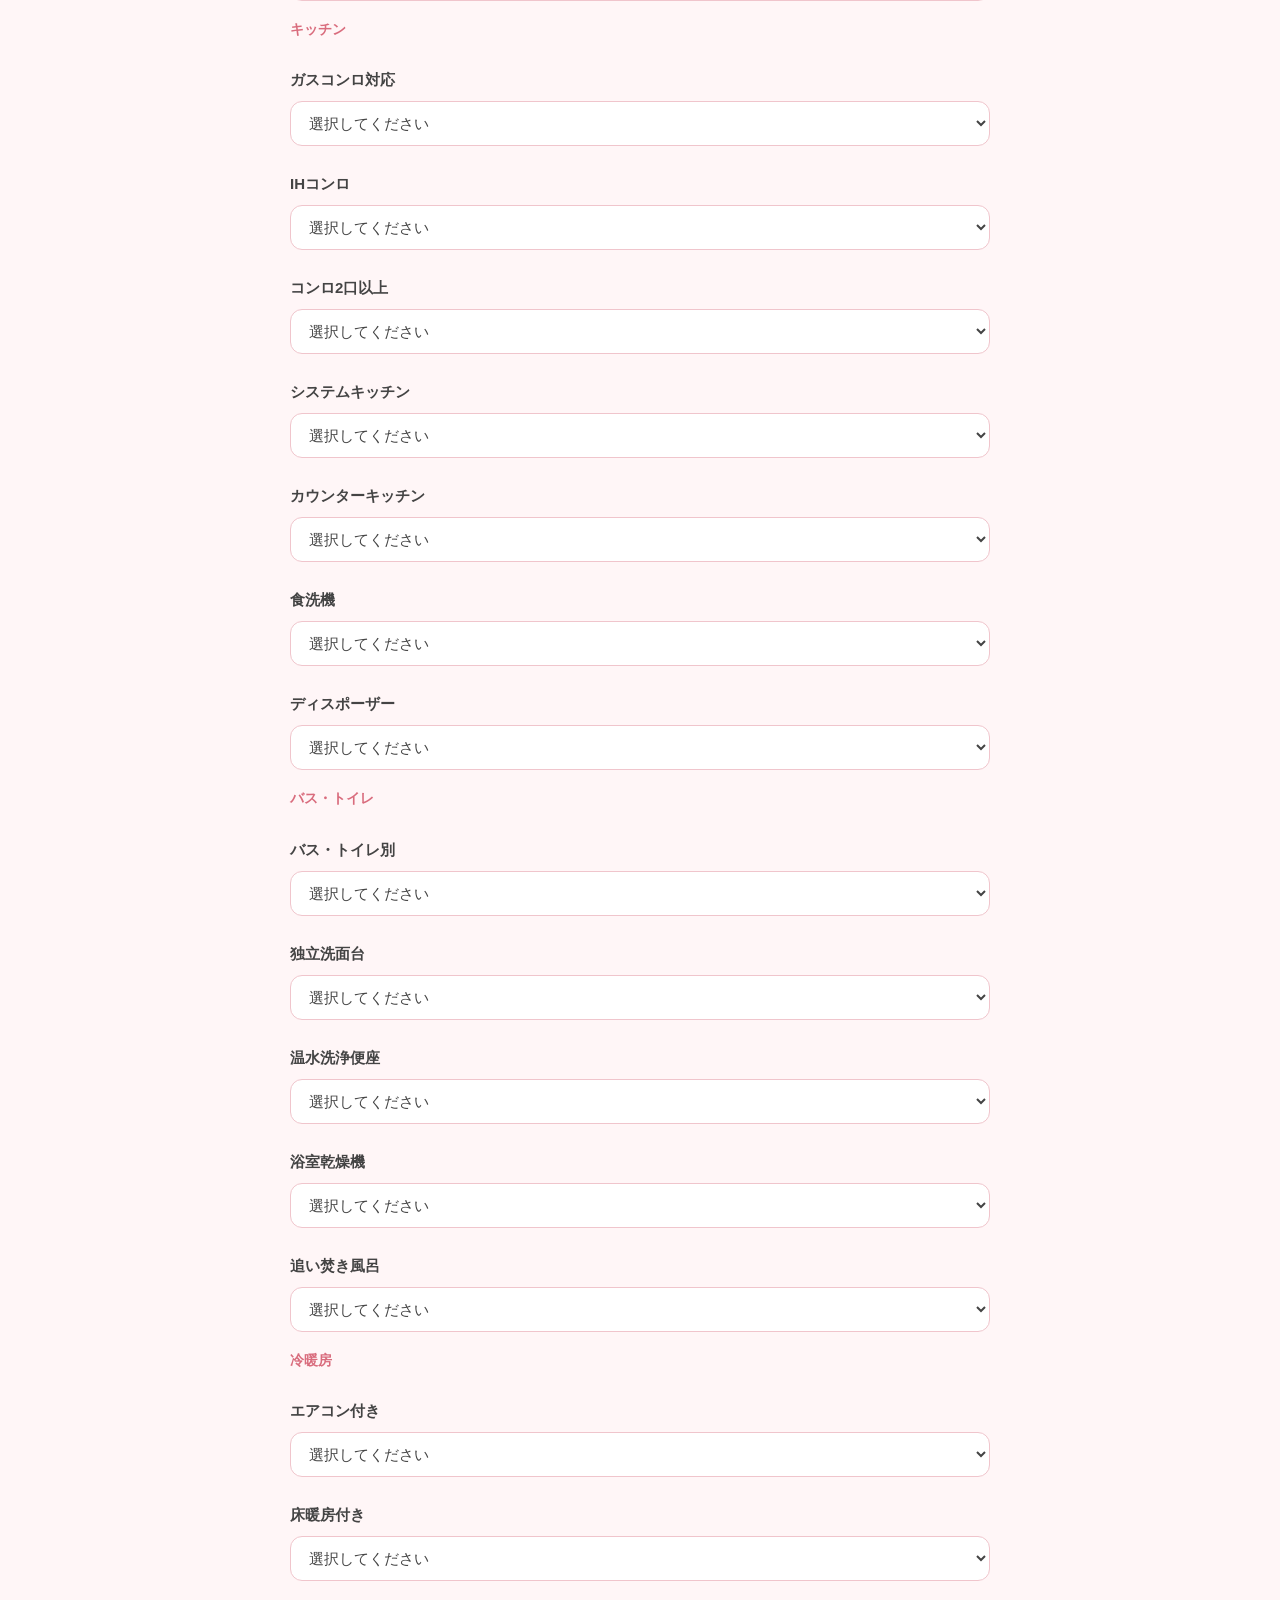
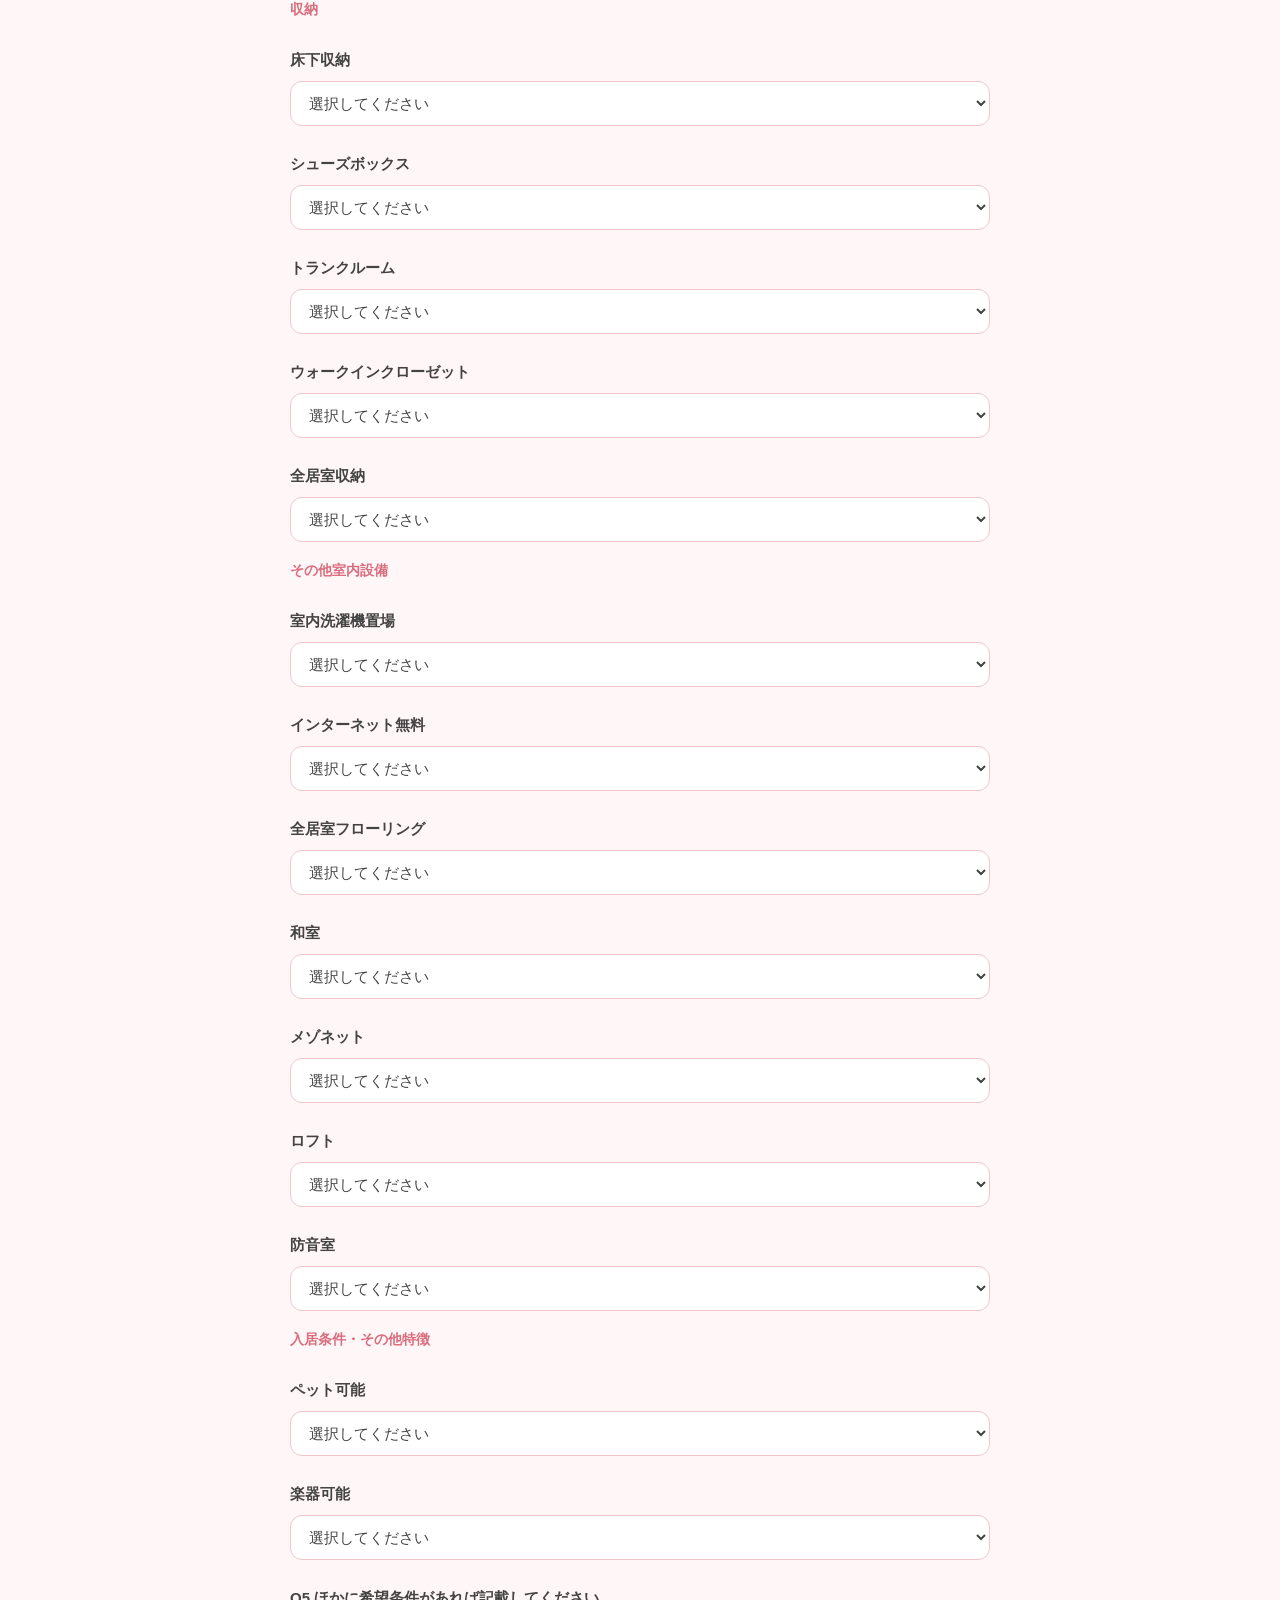
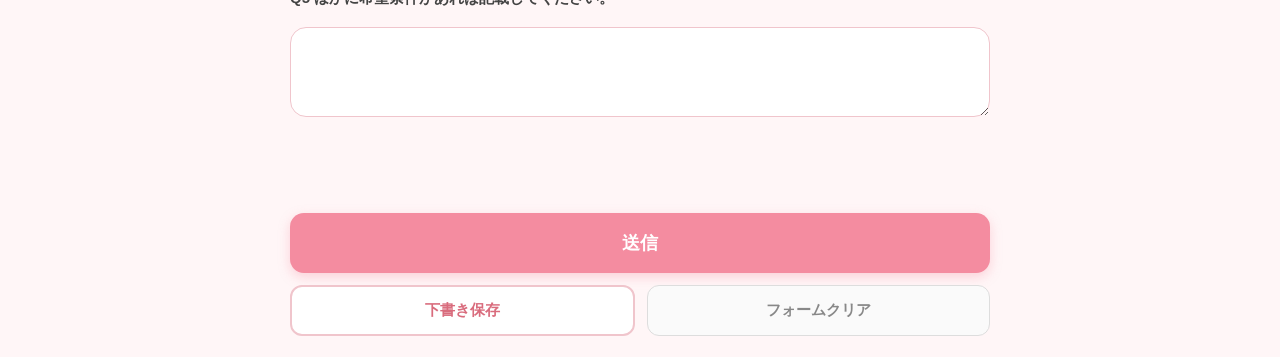
==== commit 2ac1501e: "Update index.html" ====
--- a/index.html
+++ b/index.html
@@ -15,7 +15,7 @@
   <h1>家条件のすり合わせ</h1>
   <p class="form-description">
   本サービスは、お相手との住まいに関する希望のすり合わせでの使用を目的としています。<br>
-  なお本サービスは、結婚相談所・マッチングアプリ・知人の紹介等ですでに知り合ったお相手との相互理解を深めるための自己開示支援サービスです。新たな出会いは提供しておりません。<br>
+  なお本サービスは、結婚相談所・マッチングアプリ・知人の紹介等ですでに知り合ったお相手との相互理解を深めるための支援サービスです。新たな出会いは提供しておりません。<br>
   プライバシー保護：LINE IDはハッシュ化（暗号化）して保存されます。表示名・プロフィール画像・メールアドレスなどは取得されません。<br>
   再回答について：同じLINEアカウントから回答された場合、以前の内容は上書きされます。</p>
 </div>
@@ -78,18 +78,18 @@
 <label><input type="checkbox" name="q3_size" value="25㎡～30㎡">25㎡～30㎡</label>
 <label><input type="checkbox" name="q3_size" value="30㎡～35㎡">30㎡～35㎡</label>
 <label><input type="checkbox" name="q3_size" value="35㎡～40㎡">35㎡～40㎡</label>
-<label><input type="checkbox" name="q3_size" value="40㎡～25㎡">40㎡～45㎡</label>
-<label><input type="checkbox" name="q3_size" value="45㎡～25㎡">45㎡～50㎡</label>
-<label><input type="checkbox" name="q3_size" value="50㎡～25㎡">50㎡～55㎡</label>
-<label><input type="checkbox" name="q3_size" value="55㎡～25㎡">55㎡～60㎡</label>
-<label><input type="checkbox" name="q3_size" value="60㎡～25㎡">60㎡～65㎡</label>
-<label><input type="checkbox" name="q3_size" value="65㎡～25㎡">65㎡～70㎡</label>
-<label><input type="checkbox" name="q3_size" value="70㎡～25㎡">70㎡～75㎡</label>
-<label><input type="checkbox" name="q3_size" value="75㎡～25㎡">75㎡～80㎡</label>
-<label><input type="checkbox" name="q3_size" value="80㎡～25㎡">80㎡～85㎡</label>
-<label><input type="checkbox" name="q3_size" value="20㎡～25㎡">85㎡～90㎡</label>
-<label><input type="checkbox" name="q3_size" value="90㎡～25㎡">90㎡～95㎡</label>
-<label><input type="checkbox" name="q3_size" value="20㎡～25㎡">95㎡～100㎡</label>
+<label><input type="checkbox" name="q3_size" value="40㎡～45㎡">40㎡～45㎡</label>
+<label><input type="checkbox" name="q3_size" value="45㎡～50㎡">45㎡～50㎡</label>
+<label><input type="checkbox" name="q3_size" value="50㎡～55㎡">50㎡～55㎡</label>
+<label><input type="checkbox" name="q3_size" value="55㎡～60㎡">55㎡～60㎡</label>
+<label><input type="checkbox" name="q3_size" value="60㎡～65㎡">60㎡～65㎡</label>
+<label><input type="checkbox" name="q3_size" value="65㎡～70㎡">65㎡～70㎡</label>
+<label><input type="checkbox" name="q3_size" value="70㎡～75㎡">70㎡～75㎡</label>
+<label><input type="checkbox" name="q3_size" value="75㎡～80㎡">75㎡～80㎡</label>
+<label><input type="checkbox" name="q3_size" value="80㎡～85㎡">80㎡～85㎡</label>
+<label><input type="checkbox" name="q3_size" value="85㎡～90㎡">85㎡～90㎡</label>
+<label><input type="checkbox" name="q3_size" value="90㎡～95㎡">90㎡～95㎡</label>
+<label><input type="checkbox" name="q3_size" value="95㎡～100㎡">95㎡～100㎡</label>
 <label><input type="checkbox" name="q3_size" value="100㎡以上">100㎡以上</label>
   
 <label class="sub-label">構造</label>
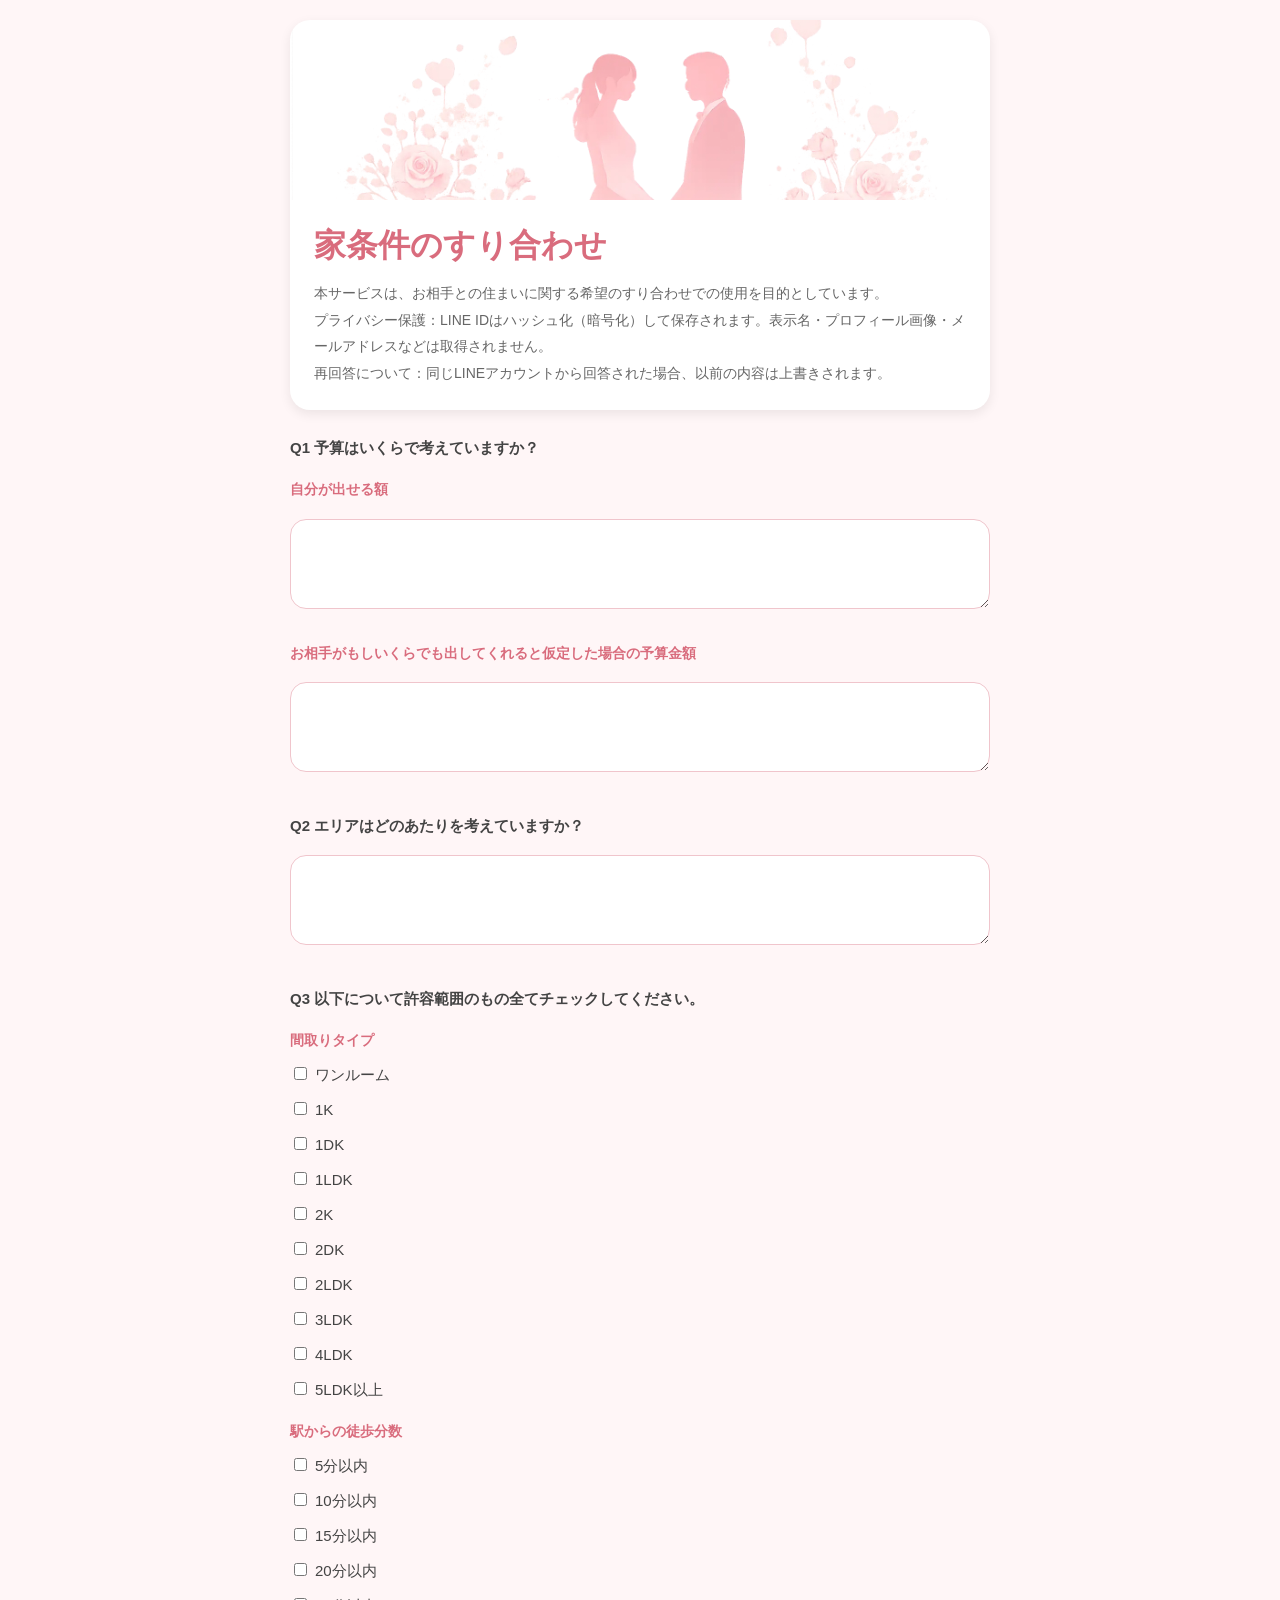
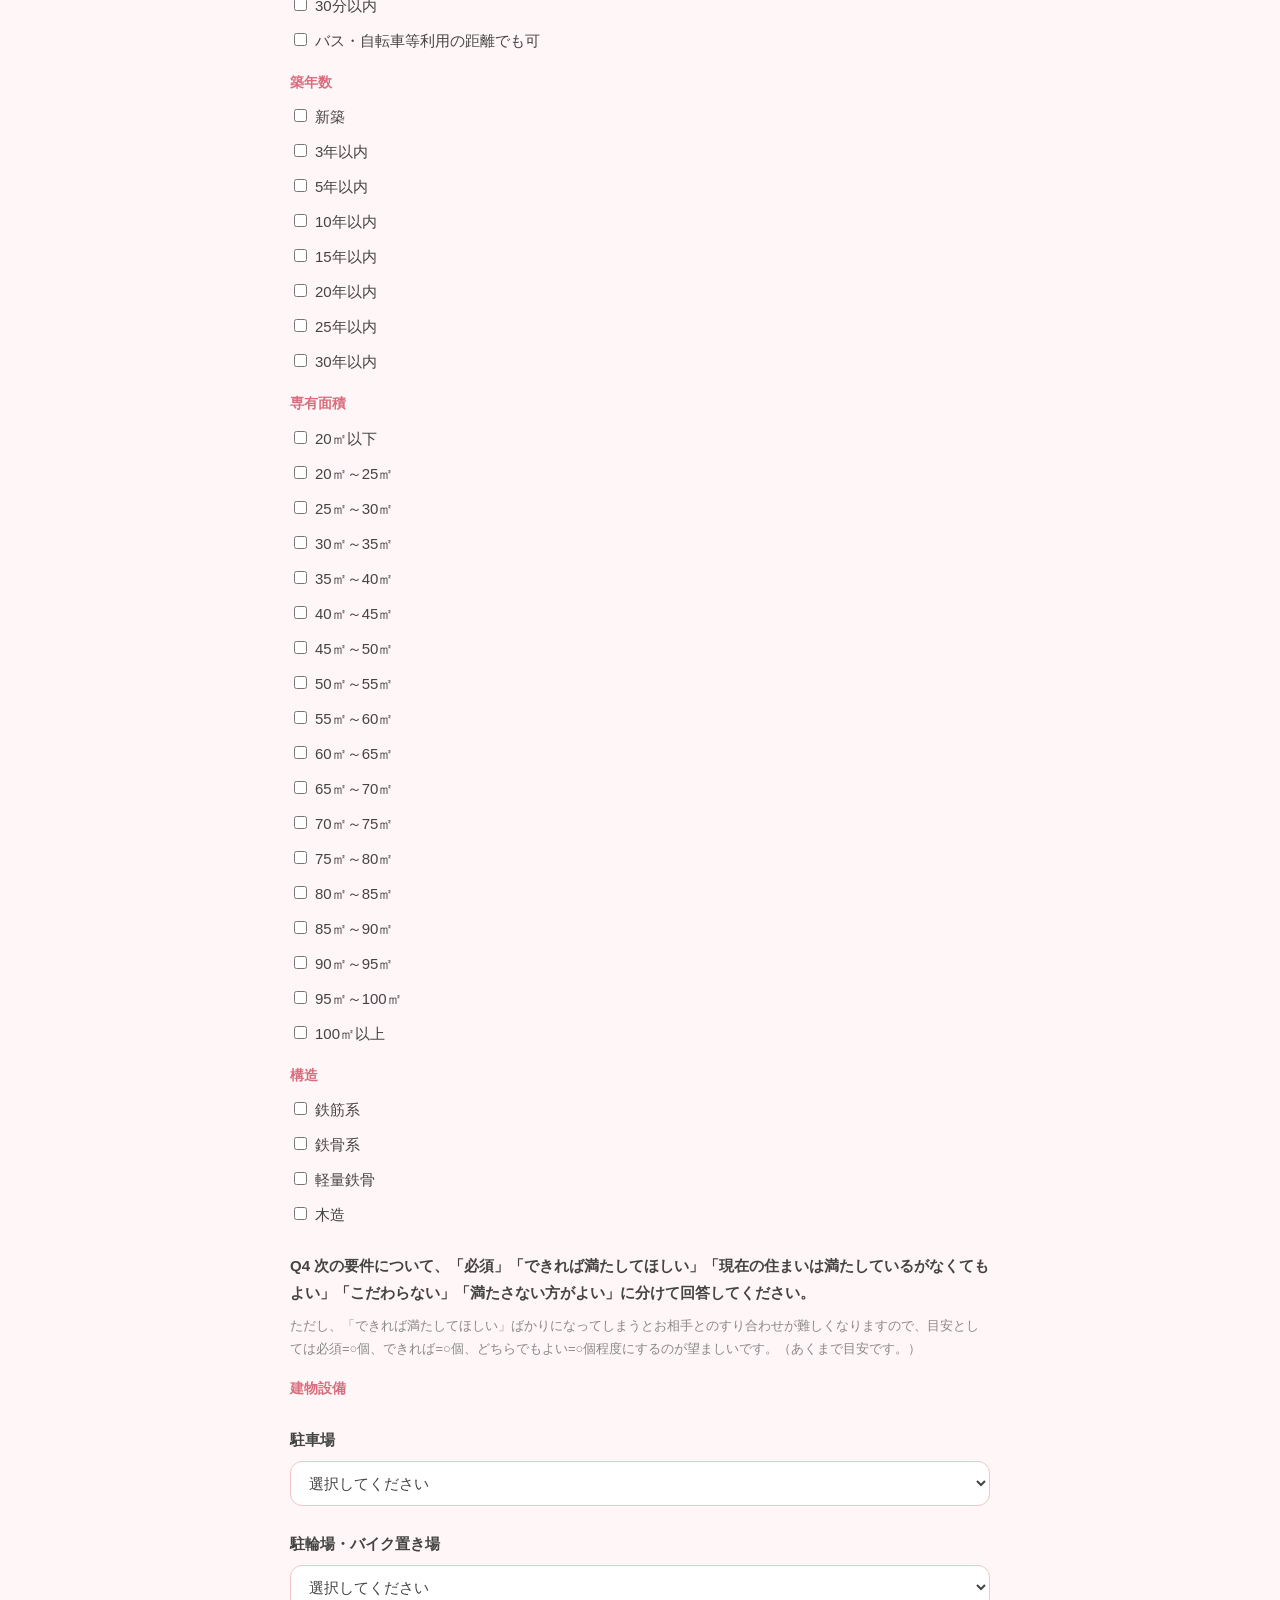
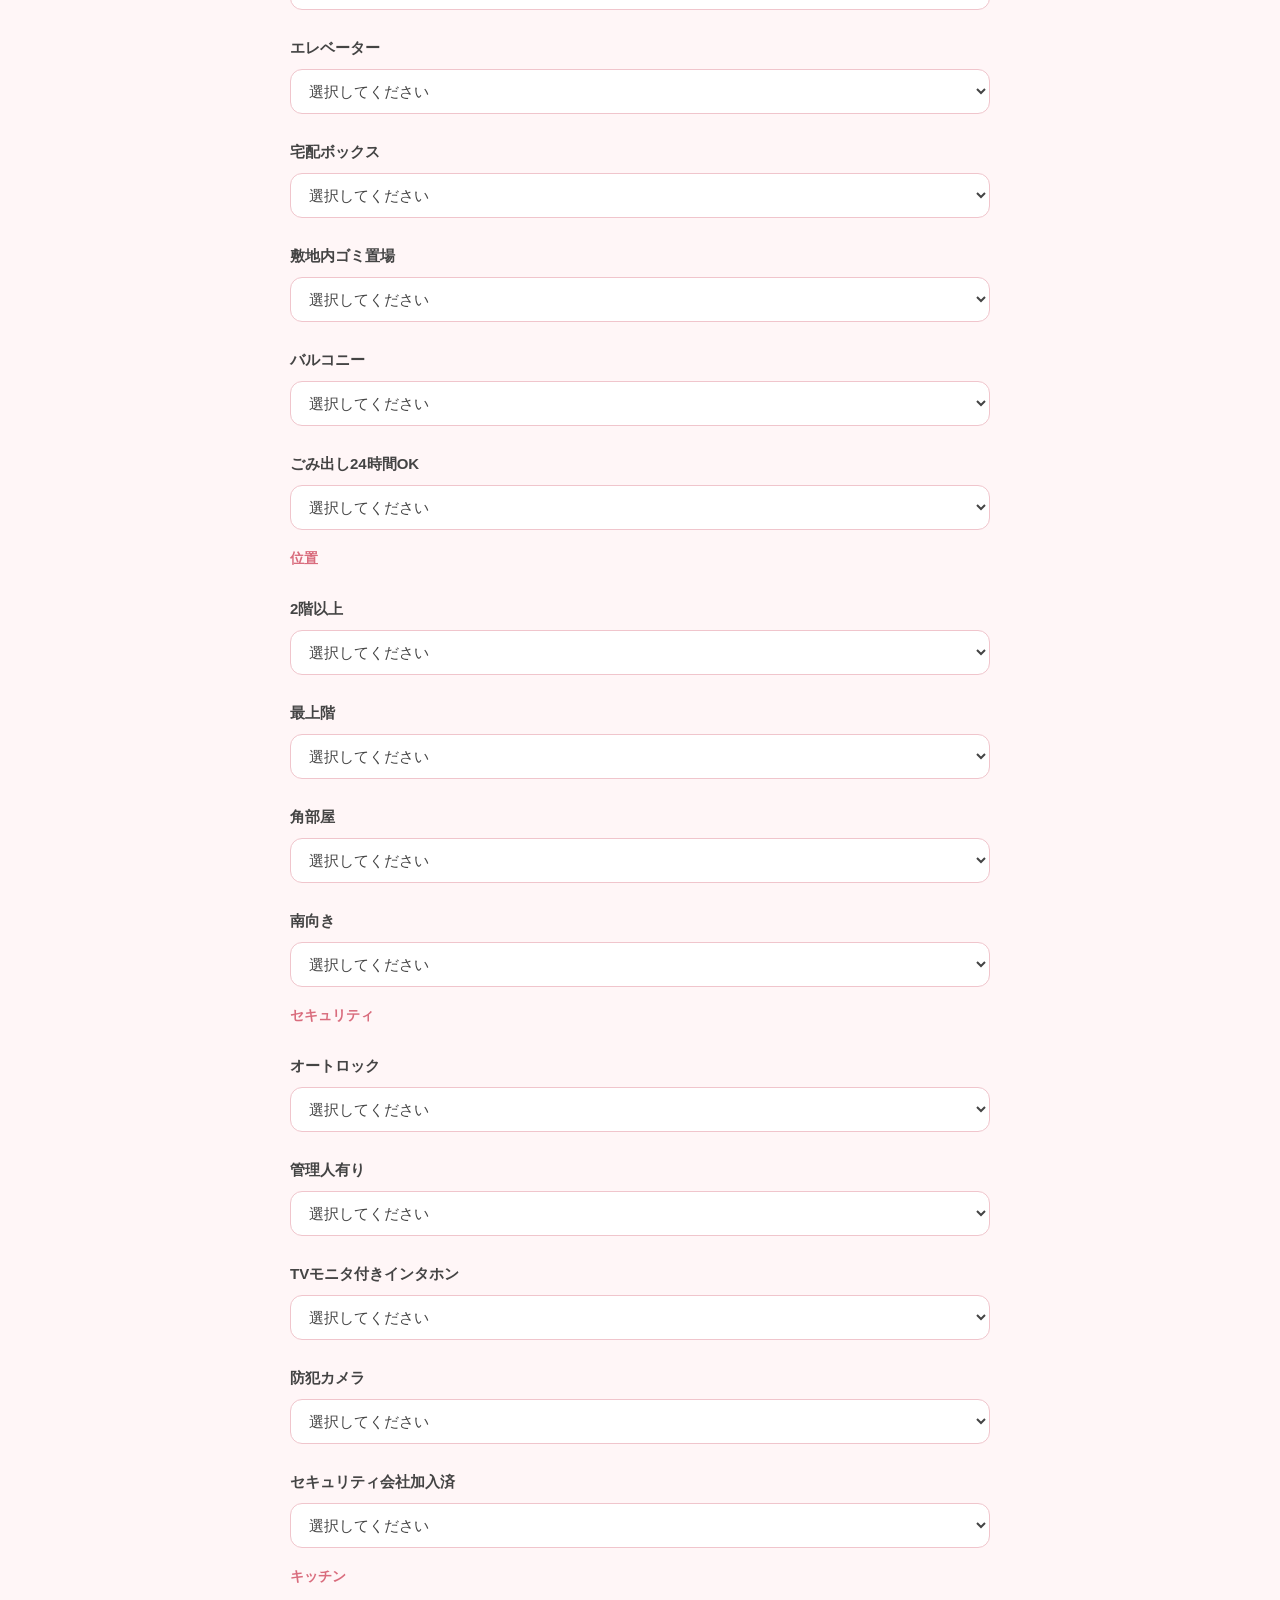
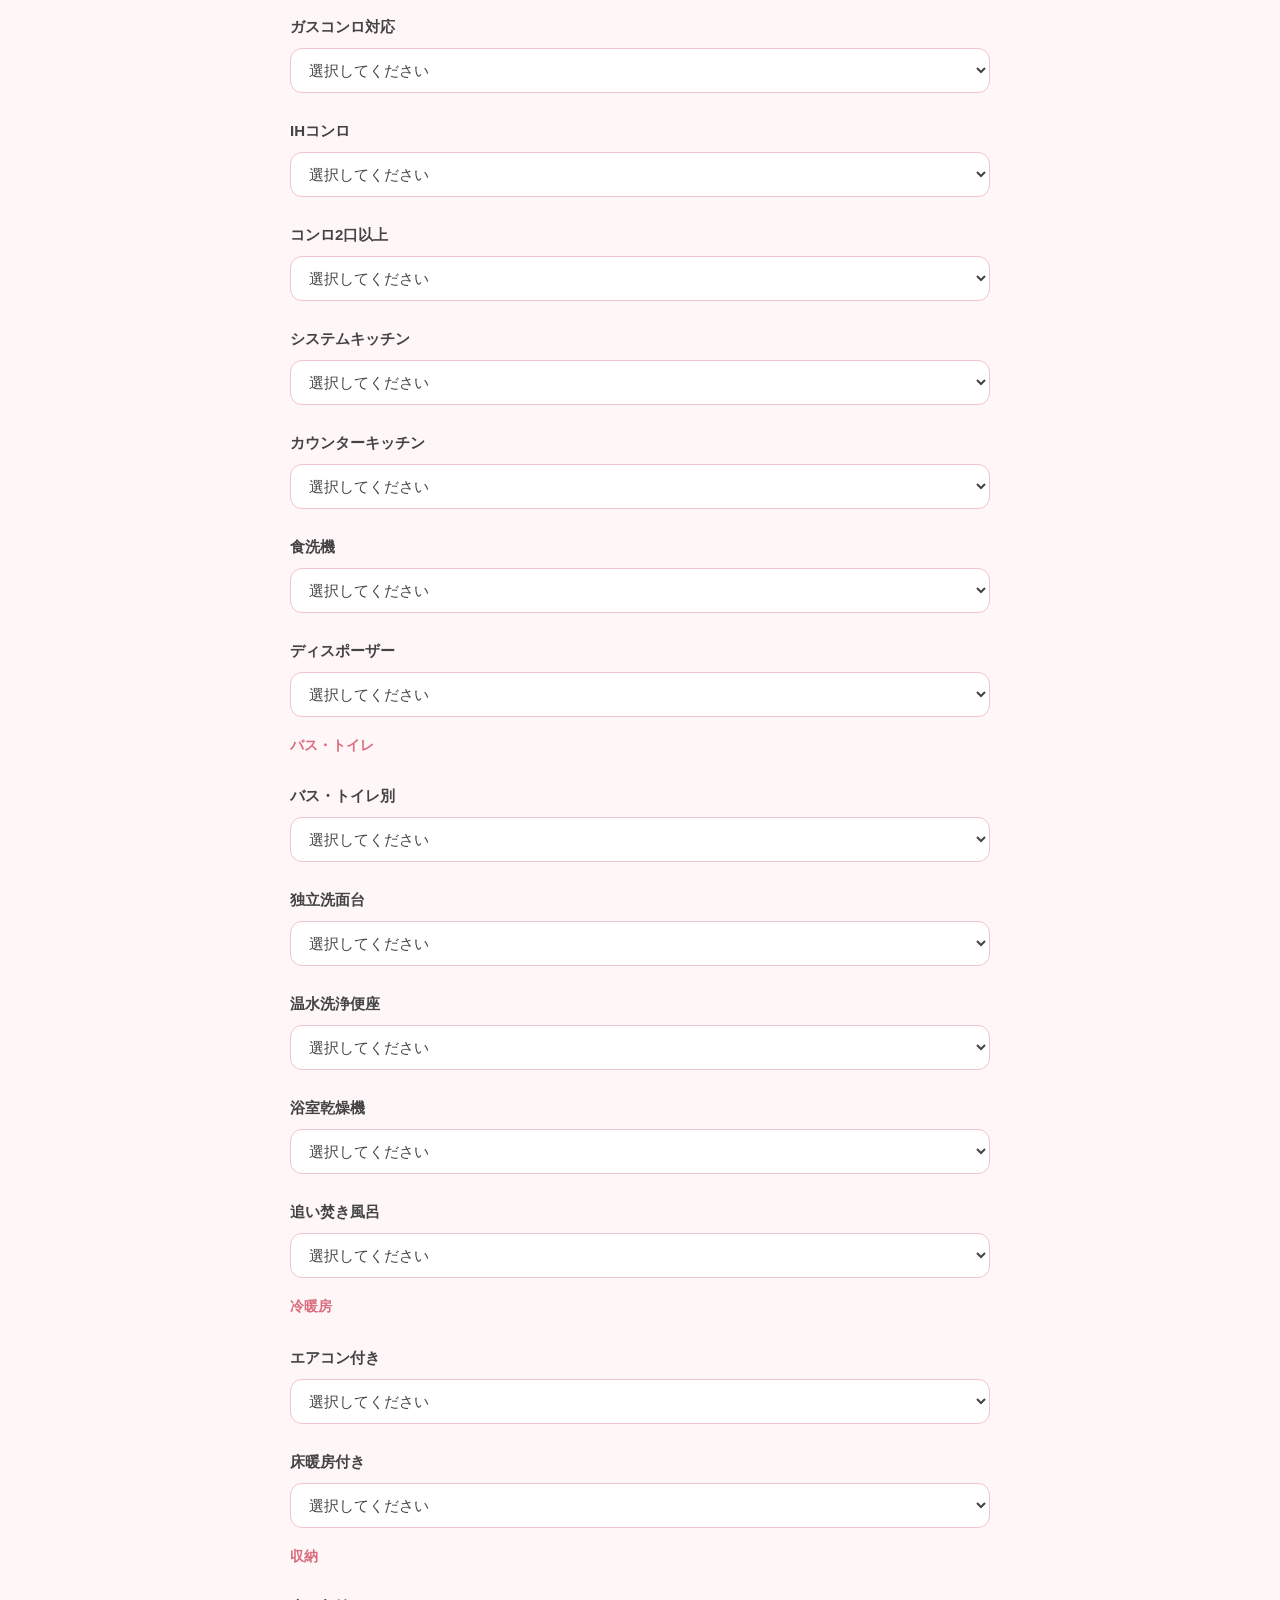
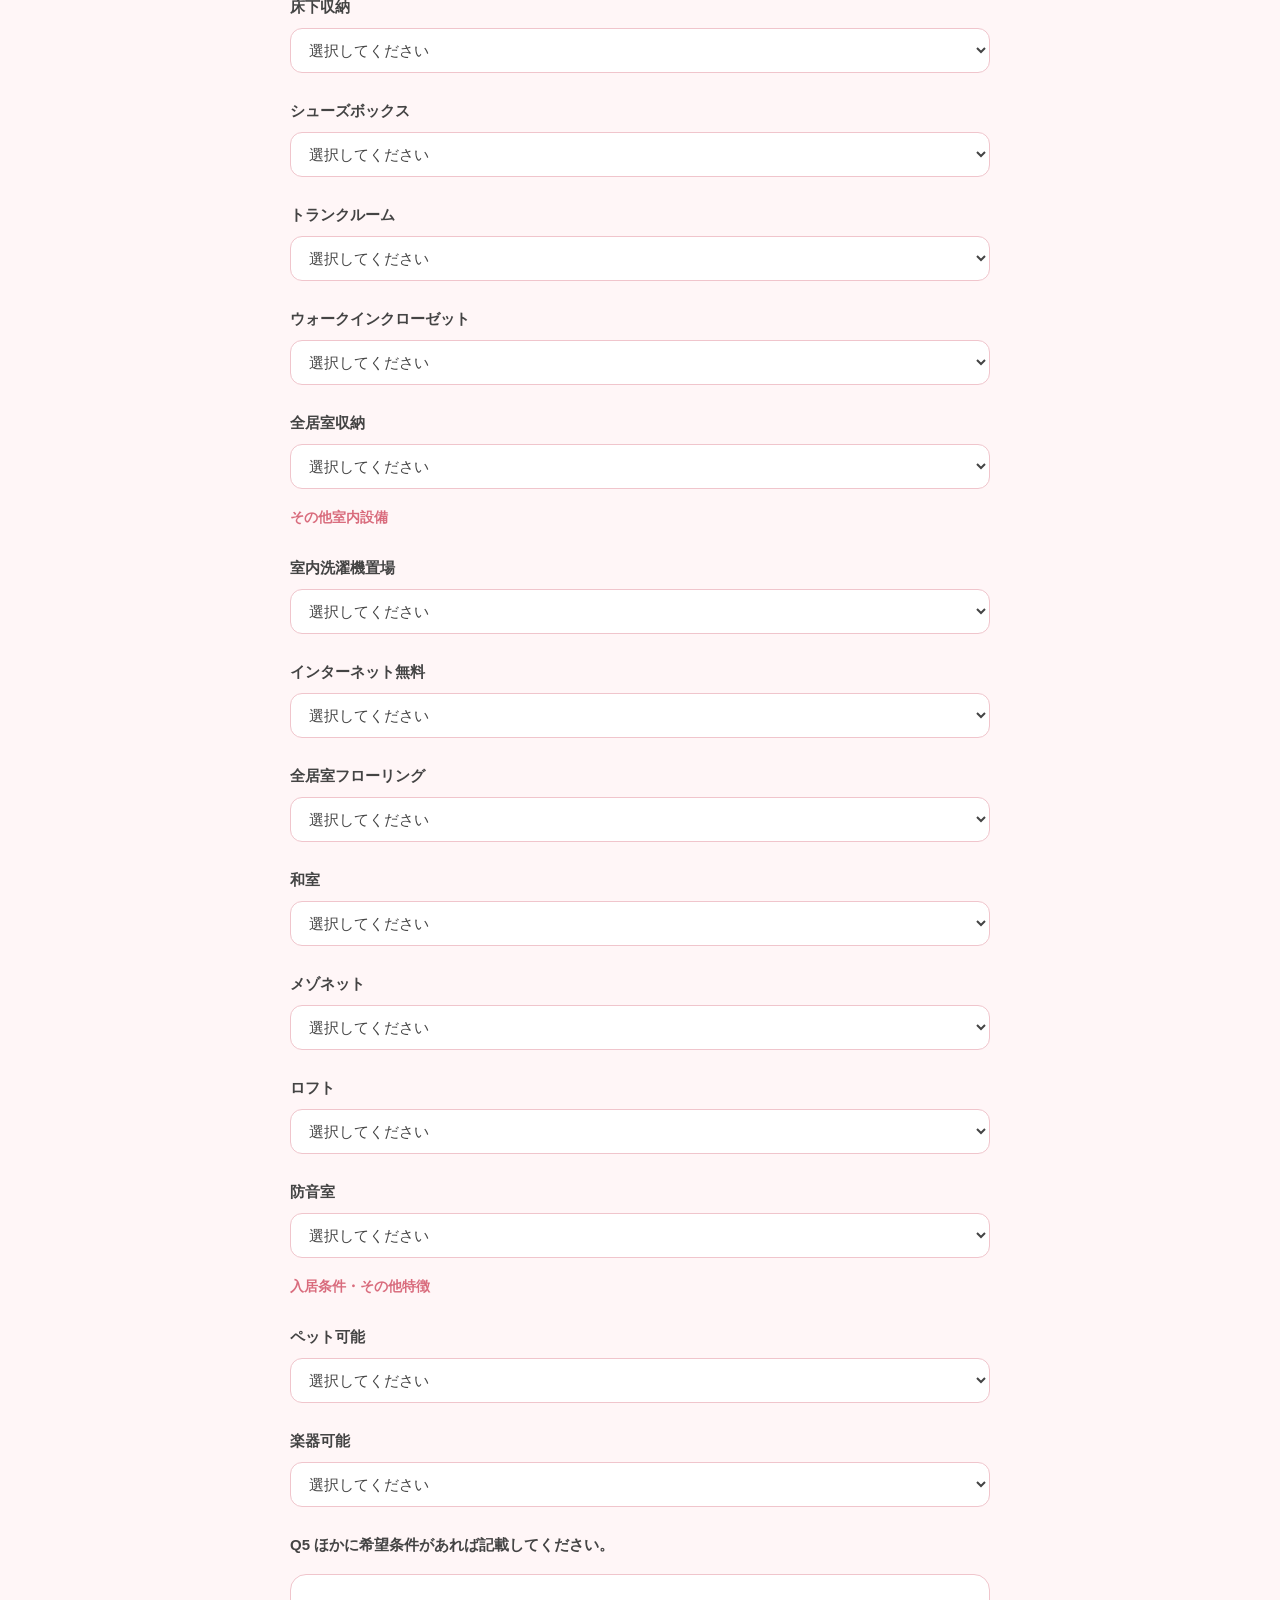
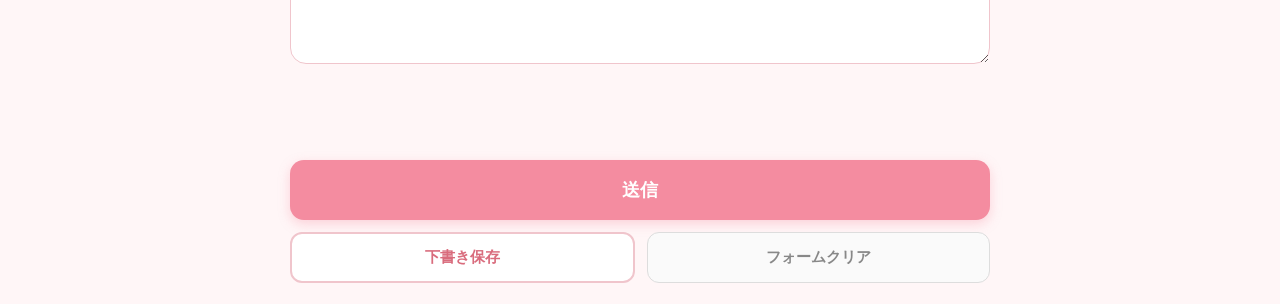
==== commit 1ca8ed3f: "Update index.html" ====
--- a/index.html
+++ b/index.html
@@ -15,7 +15,6 @@
   <h1>家条件のすり合わせ</h1>
   <p class="form-description">
   本サービスは、お相手との住まいに関する希望のすり合わせでの使用を目的としています。<br>
-  なお本サービスは、結婚相談所・マッチングアプリ・知人の紹介等ですでに知り合ったお相手との相互理解を深めるための支援サービスです。新たな出会いは提供しておりません。<br>
   プライバシー保護：LINE IDはハッシュ化（暗号化）して保存されます。表示名・プロフィール画像・メールアドレスなどは取得されません。<br>
   再回答について：同じLINEアカウントから回答された場合、以前の内容は上書きされます。</p>
 </div>
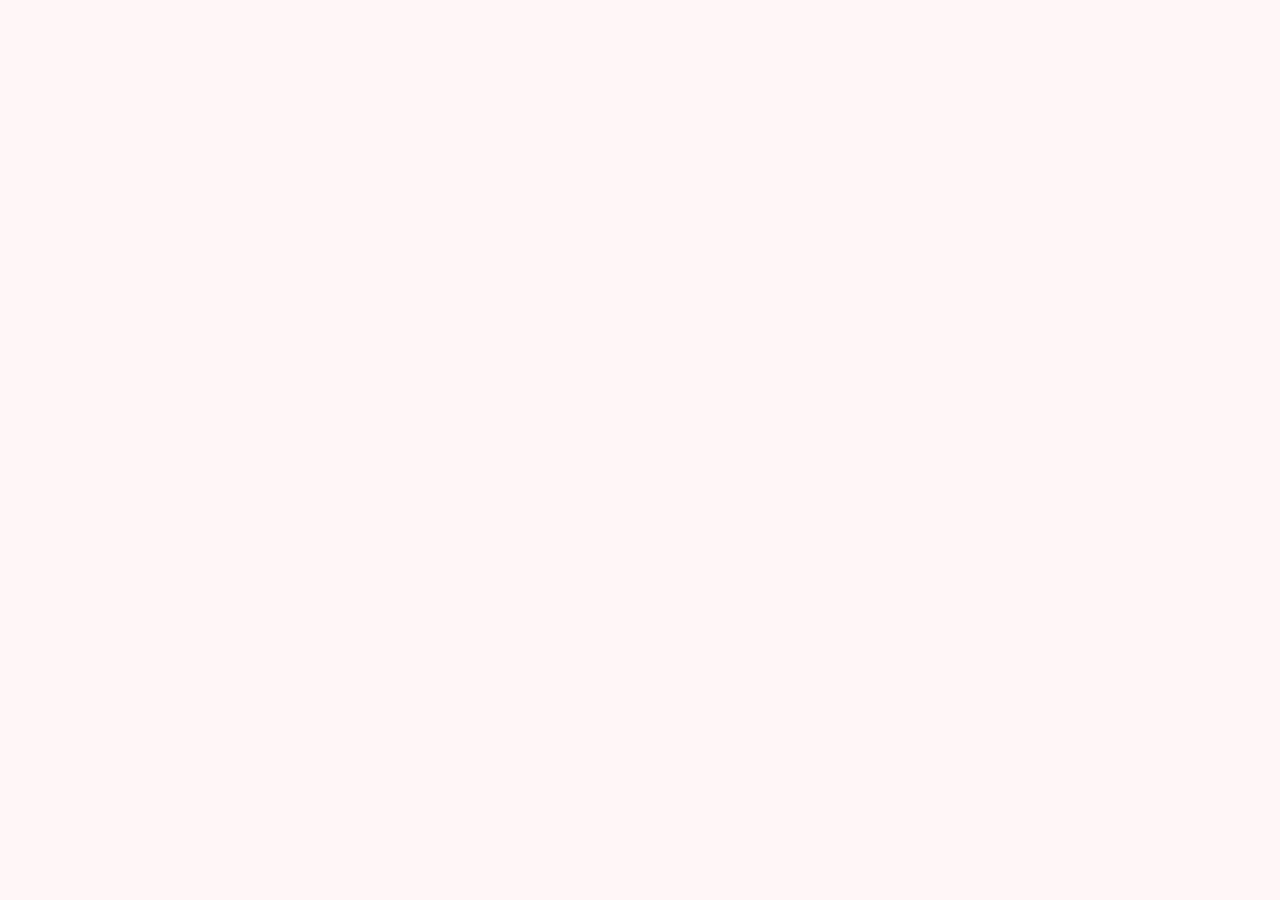
==== commit 66af480f: "Add files via upload" ====
--- a/index.html
+++ b/index.html
@@ -2,411 +2,512 @@
 <html lang="ja">
 <head>
 <meta charset="UTF-8"/>
-<meta name="viewport" content="width=device-width, initial-scale=1.0"/>
+<meta name="viewport" content="width=device-width, initial-scale=1.0, viewport-fit=cover"/>
+<meta name="theme-color" content="#f48ca0"/>
 <title>住まい すり合わせ</title>
 <link rel="stylesheet" href="style.css"/>
 <script src="https://static.line-scdn.net/liff/edge/2/sdk.js"></script>
 </head>
-
 <body>
-<div class="container">
-
-<div class="form-header">
-  <h1>家条件のすり合わせ</h1>
-  <p class="form-description">
-  本サービスは、お相手との住まいに関する希望のすり合わせでの使用を目的としています。<br>
-  プライバシー保護：LINE IDはハッシュ化（暗号化）して保存されます。表示名・プロフィール画像・メールアドレスなどは取得されません。<br>
-  再回答について：同じLINEアカウントから回答された場合、以前の内容は上書きされます。</p>
-</div>
-
-<!-- ビューモード表示エリア（共有リンクで開いたとき） -->
-<div id="viewMode"></div>
-
-<!-- スクショ抑止ウォーターマーク（共有リンクの閲覧者にのみ表示） -->
+
+<!-- 読み込み中／エラー表示（パートナー確認中など） -->
+<div id="publicView" class="public-view container"></div>
+
+<!-- パートナー未登録の場合に表示 -->
+<div id="partnerRequired" class="container cta-card" style="display:none">
+  <p class="cta-title">パートナー登録が必要です</p>
+  <p class="cta-text">
+    住まい すり合わせは、真剣交際のパートナー登録が完了した方のみご利用いただけます。<br>
+    先にパートナー登録を済ませてください。
+  </p>
+  <a href="https://liff.line.me/2010312230-xUsYz0UB" class="btn-primary cta-btn" style="display:block; text-decoration:none; text-align:center;">
+    パートナー登録はこちら
+  </a>
+</div>
+
+<!-- スクショ抑止ウォーターマーク（お相手の回答を閲覧中のみ表示） -->
 <div id="screenshotWatermark" aria-hidden="true"></div>
 
-<div id="formArea">
-
-<!-- Q1 -->
-<label>Q1 予算はいくらで考えていますか？</label>
-<label class="sub-label">自分が出せる額</label>
-<textarea id="q1_self" class="detail-textarea"></textarea>
-<label class="sub-label">お相手がもしいくらでも出してくれると仮定した場合の予算金額</label>
-<textarea id="q1_partner" class="detail-textarea"></textarea>
-
-<!-- Q2 -->
-<label>Q2 エリアはどのあたりを考えていますか？</label>
-<textarea id="q2" class="detail-textarea"></textarea>
-
-<!-- Q3 -->
-<label>Q3 以下について許容範囲のもの全てチェックしてください。</label>
-
+<!-- アプリ本体 -->
+<div id="app" class="app-shell container" style="display:none">
+
+  <!-- トップ画面 -->
+  <section id="screen-top" class="screen screen-top">
+    <div class="top-card">
+      <div class="top-deco" aria-hidden="true">
+        <svg viewBox="0 0 200 32" xmlns="http://www.w3.org/2000/svg">
+          <path d="M6 18 C40 4,60 30,90 16 S150 2,194 18" fill="none" stroke="#f4b8c5" stroke-width="2" stroke-linecap="round"/>
+          <circle cx="30" cy="11" r="3" fill="#f48ca0"/><circle cx="70" cy="23" r="3" fill="#f48ca0"/>
+          <circle cx="115" cy="9" r="3" fill="#f48ca0"/><circle cx="160" cy="22" r="3" fill="#f48ca0"/>
+        </svg>
+      </div>
+      <p class="top-eyebrow">住まいの希望をすり合わせる</p>
+      <h1 class="top-title">住まい すり合わせ</h1>
+      <p class="top-desc">
+        本サービスは、お相手との住まいに関する希望のすり合わせでの使用を目的としています。<br>
+        なお本サービスは、結婚相談所・マッチングアプリ・知人の紹介等ですでに知り合ったお相手との相互理解を深めるための自己開示支援サービスです。新たな出会いは提供しておりません。<br>
+        プライバシー保護：LINE IDはハッシュ化（暗号化）して保存されます。表示名・プロフィール画像・メールアドレスなどは取得されません。回答内容は、利用者端末側で暗号化した上で保存されます。運営者は暗号化されたデータのみを保持し、暗号鍵を保持していないため、当該回答内容を復元又は閲覧することはできません。<br>
+        再回答について：同じLINEアカウントから回答された場合、以前の内容は上書きされます。
+      </p>
+      <button id="startBtn" class="btn-primary" type="button">はじめる</button>
+      <button id="resumeBtn" class="btn-ghost hidden" type="button">続きから作成する</button>
+    </div>
+  </section>
+
+  <!-- メイン画面 -->
+  <section id="screen-main" class="screen screen-main hidden">
+
+    <header class="app-bar">
+      <span class="app-bar-title" id="appBarTitle">住まい すり合わせ</span>
+      <span id="saveStatus" class="save-status">
+        <svg viewBox="0 0 24 24" class="save-status-icon"><path d="M7 18a4 4 0 0 1-.6-7.96A5 5 0 0 1 16 9.5a3.5 3.5 0 0 1 .5 6.98" fill="none" stroke="currentColor" stroke-width="1.6" stroke-linecap="round" stroke-linejoin="round"/></svg>
+        下書き保存中
+      </span>
+    </header>
+
+    <!-- 入力タブ -->
+    <div id="tab-input" class="tab-panel">
+
+      <div class="profile-card">
+        <p class="q-title">Q1 予算はいくらで考えていますか？</p>
+        <label class="sub-label">自分が出せる額</label>
+        <textarea id="q1_self" class="detail-textarea"></textarea>
+        <label class="sub-label">お相手がもしいくらでも出してくれると仮定した場合の予算金額</label>
+        <textarea id="q1_partner" class="detail-textarea"></textarea>
+      </div>
+
+      <div class="profile-card">
+        <p class="q-title">Q2 エリアはどのあたりを考えていますか？</p>
+        <textarea id="q2" class="detail-textarea"></textarea>
+      </div>
+
+      <div class="profile-card">
+        <p class="q-title">Q3 以下について許容範囲のもの全てチェックしてください。</p>
 <label class="sub-label">間取りタイプ</label>
-<label><input type="checkbox" name="q3_layout" value="ワンルーム">ワンルーム</label>
-<label><input type="checkbox" name="q3_layout" value="1K">1K</label>
-<label><input type="checkbox" name="q3_layout" value="1DK">1DK</label>
-<label><input type="checkbox" name="q3_layout" value="1LDK">1LDK</label>
-<label><input type="checkbox" name="q3_layout" value="2K">2K</label>
-<label><input type="checkbox" name="q3_layout" value="2DK">2DK</label>
-<label><input type="checkbox" name="q3_layout" value="2LDK">2LDK</label>
-<label><input type="checkbox" name="q3_layout" value="3LDK">3LDK</label>
-<label><input type="checkbox" name="q3_layout" value="4LDK">4LDK</label>
-<label><input type="checkbox" name="q3_layout" value="5LDDK以上">5LDK以上</label>
-  
+<label class="check-label"><input type="checkbox" name="q3_layout" value="ワンルーム">ワンルーム</label>
+<label class="check-label"><input type="checkbox" name="q3_layout" value="1K">1K</label>
+<label class="check-label"><input type="checkbox" name="q3_layout" value="1DK">1DK</label>
+<label class="check-label"><input type="checkbox" name="q3_layout" value="1LDK">1LDK</label>
+<label class="check-label"><input type="checkbox" name="q3_layout" value="2K">2K</label>
+<label class="check-label"><input type="checkbox" name="q3_layout" value="2DK">2DK</label>
+<label class="check-label"><input type="checkbox" name="q3_layout" value="2LDK">2LDK</label>
+<label class="check-label"><input type="checkbox" name="q3_layout" value="3LDK">3LDK</label>
+<label class="check-label"><input type="checkbox" name="q3_layout" value="4LDK">4LDK</label>
+<label class="check-label"><input type="checkbox" name="q3_layout" value="5LDK以上">5LDK以上</label>
 <label class="sub-label">駅からの徒歩分数</label>
-<label><input type="checkbox" name="q3_walk" value="5分以内">5分以内</label>
-<label><input type="checkbox" name="q3_walk" value="10分以内">10分以内</label>
-<label><input type="checkbox" name="q3_walk" value="15分以内">15分以内</label>
-<label><input type="checkbox" name="q3_walk" value="20分以内">20分以内</label>
-<label><input type="checkbox" name="q3_walk" value="30分以内">30分以内</label>
-<label><input type="checkbox" name="q3_walk" value="バス・自転車等利用の距離でも可">バス・自転車等利用の距離でも可</label>
-
+<label class="check-label"><input type="checkbox" name="q3_walk" value="5分以内">5分以内</label>
+<label class="check-label"><input type="checkbox" name="q3_walk" value="10分以内">10分以内</label>
+<label class="check-label"><input type="checkbox" name="q3_walk" value="15分以内">15分以内</label>
+<label class="check-label"><input type="checkbox" name="q3_walk" value="20分以内">20分以内</label>
+<label class="check-label"><input type="checkbox" name="q3_walk" value="30分以内">30分以内</label>
+<label class="check-label"><input type="checkbox" name="q3_walk" value="バス・自転車等利用の距離でも可">バス・自転車等利用の距離でも可</label>
 <label class="sub-label">築年数</label>
-<label><input type="checkbox" name="q3_age" value="新築">新築</label>
-<label><input type="checkbox" name="q3_age" value="3年以内">3年以内</label>
-<label><input type="checkbox" name="q3_age" value="5年以内">5年以内</label>
-<label><input type="checkbox" name="q3_age" value="10年以内">10年以内</label>
-<label><input type="checkbox" name="q3_age" value="15年以内">15年以内</label>
-<label><input type="checkbox" name="q3_age" value="20年以内">20年以内</label>
-<label><input type="checkbox" name="q3_age" value="25年以内">25年以内</label>
-<label><input type="checkbox" name="q3_age" value="30年以内">30年以内</label>
-
+<label class="check-label"><input type="checkbox" name="q3_age" value="新築">新築</label>
+<label class="check-label"><input type="checkbox" name="q3_age" value="3年以内">3年以内</label>
+<label class="check-label"><input type="checkbox" name="q3_age" value="5年以内">5年以内</label>
+<label class="check-label"><input type="checkbox" name="q3_age" value="10年以内">10年以内</label>
+<label class="check-label"><input type="checkbox" name="q3_age" value="15年以内">15年以内</label>
+<label class="check-label"><input type="checkbox" name="q3_age" value="20年以内">20年以内</label>
+<label class="check-label"><input type="checkbox" name="q3_age" value="25年以内">25年以内</label>
+<label class="check-label"><input type="checkbox" name="q3_age" value="30年以内">30年以内</label>
 <label class="sub-label">専有面積</label>
-<label><input type="checkbox" name="q3_size" value="20㎡以下">20㎡以下</label>
-<label><input type="checkbox" name="q3_size" value="20㎡～25㎡">20㎡～25㎡</label>
-<label><input type="checkbox" name="q3_size" value="25㎡～30㎡">25㎡～30㎡</label>
-<label><input type="checkbox" name="q3_size" value="30㎡～35㎡">30㎡～35㎡</label>
-<label><input type="checkbox" name="q3_size" value="35㎡～40㎡">35㎡～40㎡</label>
-<label><input type="checkbox" name="q3_size" value="40㎡～45㎡">40㎡～45㎡</label>
-<label><input type="checkbox" name="q3_size" value="45㎡～50㎡">45㎡～50㎡</label>
-<label><input type="checkbox" name="q3_size" value="50㎡～55㎡">50㎡～55㎡</label>
-<label><input type="checkbox" name="q3_size" value="55㎡～60㎡">55㎡～60㎡</label>
-<label><input type="checkbox" name="q3_size" value="60㎡～65㎡">60㎡～65㎡</label>
-<label><input type="checkbox" name="q3_size" value="65㎡～70㎡">65㎡～70㎡</label>
-<label><input type="checkbox" name="q3_size" value="70㎡～75㎡">70㎡～75㎡</label>
-<label><input type="checkbox" name="q3_size" value="75㎡～80㎡">75㎡～80㎡</label>
-<label><input type="checkbox" name="q3_size" value="80㎡～85㎡">80㎡～85㎡</label>
-<label><input type="checkbox" name="q3_size" value="85㎡～90㎡">85㎡～90㎡</label>
-<label><input type="checkbox" name="q3_size" value="90㎡～95㎡">90㎡～95㎡</label>
-<label><input type="checkbox" name="q3_size" value="95㎡～100㎡">95㎡～100㎡</label>
-<label><input type="checkbox" name="q3_size" value="100㎡以上">100㎡以上</label>
-  
+<label class="check-label"><input type="checkbox" name="q3_size" value="20㎡以下">20㎡以下</label>
+<label class="check-label"><input type="checkbox" name="q3_size" value="20㎡～25㎡">20㎡～25㎡</label>
+<label class="check-label"><input type="checkbox" name="q3_size" value="25㎡～30㎡">25㎡～30㎡</label>
+<label class="check-label"><input type="checkbox" name="q3_size" value="30㎡～35㎡">30㎡～35㎡</label>
+<label class="check-label"><input type="checkbox" name="q3_size" value="35㎡～40㎡">35㎡～40㎡</label>
+<label class="check-label"><input type="checkbox" name="q3_size" value="40㎡～45㎡">40㎡～45㎡</label>
+<label class="check-label"><input type="checkbox" name="q3_size" value="45㎡～50㎡">45㎡～50㎡</label>
+<label class="check-label"><input type="checkbox" name="q3_size" value="50㎡～55㎡">50㎡～55㎡</label>
+<label class="check-label"><input type="checkbox" name="q3_size" value="55㎡～60㎡">55㎡～60㎡</label>
+<label class="check-label"><input type="checkbox" name="q3_size" value="60㎡～65㎡">60㎡～65㎡</label>
+<label class="check-label"><input type="checkbox" name="q3_size" value="65㎡～70㎡">65㎡～70㎡</label>
+<label class="check-label"><input type="checkbox" name="q3_size" value="70㎡～75㎡">70㎡～75㎡</label>
+<label class="check-label"><input type="checkbox" name="q3_size" value="75㎡～80㎡">75㎡～80㎡</label>
+<label class="check-label"><input type="checkbox" name="q3_size" value="80㎡～85㎡">80㎡～85㎡</label>
+<label class="check-label"><input type="checkbox" name="q3_size" value="85㎡～90㎡">85㎡～90㎡</label>
+<label class="check-label"><input type="checkbox" name="q3_size" value="90㎡～95㎡">90㎡～95㎡</label>
+<label class="check-label"><input type="checkbox" name="q3_size" value="95㎡～100㎡">95㎡～100㎡</label>
+<label class="check-label"><input type="checkbox" name="q3_size" value="100㎡以上">100㎡以上</label>
 <label class="sub-label">構造</label>
-<label><input type="checkbox" name="q3_struct" value="鉄筋系">鉄筋系</label>
-<label><input type="checkbox" name="q3_struct" value="鉄骨系">鉄骨系</label>
-<label><input type="checkbox" name="q3_struct" value="軽量鉄骨">軽量鉄骨</label>
-<label><input type="checkbox" name="q3_struct" value="木造">木造</label>
-
-<!-- Q4 -->
-<label>Q4 次の要件について、「必須」「できれば満たしてほしい」「現在の住まいは満たしているがなくてもよい」「こだわらない」「満たさない方がよい」に分けて回答してください。</label>
-<p class="q-note">
-  ただし、「できれば満たしてほしい」ばかりになってしまうとお相手とのすり合わせが難しくなりますので、目安としては必須=○個、できれば=○個、どちらでもよい=○個程度にするのが望ましいです。（あくまで目安です。）
-</p>
-
+<label class="check-label"><input type="checkbox" name="q3_struct" value="鉄筋系">鉄筋系</label>
+<label class="check-label"><input type="checkbox" name="q3_struct" value="鉄骨系">鉄骨系</label>
+<label class="check-label"><input type="checkbox" name="q3_struct" value="軽量鉄骨">軽量鉄骨</label>
+<label class="check-label"><input type="checkbox" name="q3_struct" value="木造">木造</label>
+      </div>
+
+      <div class="profile-card">
+        <p class="q-title">Q4 次の要件について、「必須」「できれば満たしてほしい」「現在の住まいは満たしているがなくてもよい」「こだわらない」「満たさない方がよい」に分けて回答してください。</p>
+        <p class="q-note">
+          ただし、「できれば満たしてほしい」ばかりになってしまうとお相手とのすり合わせが難しくなりますので、目安としては必須=○個、できれば=○個、どちらでもよい=○個程度にするのが望ましいです。（あくまで目安です。）
+        </p>
+        <div id="q4Counter"></div>
 <label class="sub-label">建物設備</label>
-
+<div class="field">
 <label>駐車場</label>
 <select id="q4_駐車場">
   <option value="">選択してください</option>
   <option>必須</option><option>できれば満たしてほしい</option><option>現在の住まいは満たしているがなくてもよい</option><option>こだわらない</option><option>満たさない方がよい</option>
 </select>
-  
+</div>
+<div class="field">
 <label>駐輪場・バイク置き場</label>
 <select id="q4_駐輪場・バイク置き場">
   <option value="">選択してください</option>
   <option>必須</option><option>できれば満たしてほしい</option><option>現在の住まいは満たしているがなくてもよい</option><option>こだわらない</option><option>満たさない方がよい</option>
 </select>
-
+</div>
+<div class="field">
 <label>エレベーター</label>
 <select id="q4_エレベーター">
   <option value="">選択してください</option>
   <option>必須</option><option>できれば満たしてほしい</option><option>現在の住まいは満たしているがなくてもよい</option><option>こだわらない</option><option>満たさない方がよい</option>
 </select>
-
+</div>
+<div class="field">
 <label>宅配ボックス</label>
 <select id="q4_宅配ボックス">
   <option value="">選択してください</option>
   <option>必須</option><option>できれば満たしてほしい</option><option>現在の住まいは満たしているがなくてもよい</option><option>こだわらない</option><option>満たさない方がよい</option>
 </select>
-
+</div>
+<div class="field">
 <label>敷地内ゴミ置場</label>
 <select id="q4_敷地内ゴミ置場">
   <option value="">選択してください</option>
   <option>必須</option><option>できれば満たしてほしい</option><option>現在の住まいは満たしているがなくてもよい</option><option>こだわらない</option><option>満たさない方がよい</option>
 </select>
-
+</div>
+<div class="field">
 <label>バルコニー</label>
 <select id="q4_バルコニー">
   <option value="">選択してください</option>
   <option>必須</option><option>できれば満たしてほしい</option><option>現在の住まいは満たしているがなくてもよい</option><option>こだわらない</option><option>満たさない方がよい</option>
 </select>
-
+</div>
+<div class="field">
 <label>ごみ出し24時間OK</label>
 <select id="q4_ごみ出し24時間OK">
   <option value="">選択してください</option>
   <option>必須</option><option>できれば満たしてほしい</option><option>現在の住まいは満たしているがなくてもよい</option><option>こだわらない</option><option>満たさない方がよい</option>
 </select>
-
+</div>
 <label class="sub-label">位置</label>
-
+<div class="field">
 <label>2階以上</label>
 <select id="q4_2階以上">
   <option value="">選択してください</option>
   <option>必須</option><option>できれば満たしてほしい</option><option>現在の住まいは満たしているがなくてもよい</option><option>こだわらない</option><option>満たさない方がよい</option>
 </select>
-
+</div>
+<div class="field">
 <label>最上階</label>
 <select id="q4_最上階">
   <option value="">選択してください</option>
   <option>必須</option><option>できれば満たしてほしい</option><option>現在の住まいは満たしているがなくてもよい</option><option>こだわらない</option><option>満たさない方がよい</option>
 </select>
-
+</div>
+<div class="field">
 <label>角部屋</label>
 <select id="q4_角部屋">
   <option value="">選択してください</option>
   <option>必須</option><option>できれば満たしてほしい</option><option>現在の住まいは満たしているがなくてもよい</option><option>こだわらない</option><option>満たさない方がよい</option>
 </select>
-
+</div>
+<div class="field">
 <label>南向き</label>
 <select id="q4_南向き">
   <option value="">選択してください</option>
   <option>必須</option><option>できれば満たしてほしい</option><option>現在の住まいは満たしているがなくてもよい</option><option>こだわらない</option><option>満たさない方がよい</option>
 </select>
-
+</div>
 <label class="sub-label">セキュリティ</label>
-
+<div class="field">
 <label>オートロック</label>
 <select id="q4_オートロック">
   <option value="">選択してください</option>
   <option>必須</option><option>できれば満たしてほしい</option><option>現在の住まいは満たしているがなくてもよい</option><option>こだわらない</option><option>満たさない方がよい</option>
 </select>
-
+</div>
+<div class="field">
 <label>管理人有り</label>
 <select id="q4_管理人有り">
   <option value="">選択してください</option>
   <option>必須</option><option>できれば満たしてほしい</option><option>現在の住まいは満たしているがなくてもよい</option><option>こだわらない</option><option>満たさない方がよい</option>
 </select>
-
+</div>
+<div class="field">
 <label>TVモニタ付きインタホン</label>
 <select id="q4_TVモニタ付きインタホン">
   <option value="">選択してください</option>
   <option>必須</option><option>できれば満たしてほしい</option><option>現在の住まいは満たしているがなくてもよい</option><option>こだわらない</option><option>満たさない方がよい</option>
 </select>
-
+</div>
+<div class="field">
 <label>防犯カメラ</label>
 <select id="q4_防犯カメラ">
   <option value="">選択してください</option>
   <option>必須</option><option>できれば満たしてほしい</option><option>現在の住まいは満たしているがなくてもよい</option><option>こだわらない</option><option>満たさない方がよい</option>
 </select>
-
+</div>
+<div class="field">
 <label>セキュリティ会社加入済</label>
 <select id="q4_セキュリティ会社加入済">
   <option value="">選択してください</option>
   <option>必須</option><option>できれば満たしてほしい</option><option>現在の住まいは満たしているがなくてもよい</option><option>こだわらない</option><option>満たさない方がよい</option>
 </select>
-
+</div>
 <label class="sub-label">キッチン</label>
-
+<div class="field">
 <label>ガスコンロ対応</label>
 <select id="q4_ガスコンロ対応">
   <option value="">選択してください</option>
   <option>必須</option><option>できれば満たしてほしい</option><option>現在の住まいは満たしているがなくてもよい</option><option>こだわらない</option><option>満たさない方がよい</option>
 </select>
-
+</div>
+<div class="field">
 <label>IHコンロ</label>
 <select id="q4_IHコンロ">
   <option value="">選択してください</option>
   <option>必須</option><option>できれば満たしてほしい</option><option>現在の住まいは満たしているがなくてもよい</option><option>こだわらない</option><option>満たさない方がよい</option>
 </select>
-
+</div>
+<div class="field">
 <label>コンロ2口以上</label>
 <select id="q4_コンロ2口以上">
   <option value="">選択してください</option>
   <option>必須</option><option>できれば満たしてほしい</option><option>現在の住まいは満たしているがなくてもよい</option><option>こだわらない</option><option>満たさない方がよい</option>
 </select>
-
+</div>
+<div class="field">
 <label>システムキッチン</label>
 <select id="q4_システムキッチン">
   <option value="">選択してください</option>
   <option>必須</option><option>できれば満たしてほしい</option><option>現在の住まいは満たしているがなくてもよい</option><option>こだわらない</option><option>満たさない方がよい</option>
 </select>
-
+</div>
+<div class="field">
 <label>カウンターキッチン</label>
 <select id="q4_カウンターキッチン">
   <option value="">選択してください</option>
   <option>必須</option><option>できれば満たしてほしい</option><option>現在の住まいは満たしているがなくてもよい</option><option>こだわらない</option><option>満たさない方がよい</option>
 </select>
-
+</div>
+<div class="field">
 <label>食洗機</label>
 <select id="q4_食洗機">
   <option value="">選択してください</option>
   <option>必須</option><option>できれば満たしてほしい</option><option>現在の住まいは満たしているがなくてもよい</option><option>こだわらない</option><option>満たさない方がよい</option>
 </select>
-
+</div>
+<div class="field">
 <label>ディスポーザー</label>
 <select id="q4_ディスポーザー">
   <option value="">選択してください</option>
   <option>必須</option><option>できれば満たしてほしい</option><option>現在の住まいは満たしているがなくてもよい</option><option>こだわらない</option><option>満たさない方がよい</option>
 </select>
-
+</div>
 <label class="sub-label">バス・トイレ</label>
-
+<div class="field">
 <label>バス・トイレ別</label>
 <select id="q4_バス・トイレ別">
   <option value="">選択してください</option>
   <option>必須</option><option>できれば満たしてほしい</option><option>現在の住まいは満たしているがなくてもよい</option><option>こだわらない</option><option>満たさない方がよい</option>
 </select>
-
+</div>
+<div class="field">
 <label>独立洗面台</label>
 <select id="q4_独立洗面台">
   <option value="">選択してください</option>
   <option>必須</option><option>できれば満たしてほしい</option><option>現在の住まいは満たしているがなくてもよい</option><option>こだわらない</option><option>満たさない方がよい</option>
 </select>
-
+</div>
+<div class="field">
 <label>温水洗浄便座</label>
 <select id="q4_温水洗浄便座">
   <option value="">選択してください</option>
   <option>必須</option><option>できれば満たしてほしい</option><option>現在の住まいは満たしているがなくてもよい</option><option>こだわらない</option><option>満たさない方がよい</option>
 </select>
-
+</div>
+<div class="field">
 <label>浴室乾燥機</label>
 <select id="q4_浴室乾燥機">
   <option value="">選択してください</option>
   <option>必須</option><option>できれば満たしてほしい</option><option>現在の住まいは満たしているがなくてもよい</option><option>こだわらない</option><option>満たさない方がよい</option>
 </select>
-
+</div>
+<div class="field">
 <label>追い焚き風呂</label>
 <select id="q4_追い焚き風呂">
   <option value="">選択してください</option>
   <option>必須</option><option>できれば満たしてほしい</option><option>現在の住まいは満たしているがなくてもよい</option><option>こだわらない</option><option>満たさない方がよい</option>
 </select>
-
+</div>
 <label class="sub-label">冷暖房</label>
-
+<div class="field">
 <label>エアコン付き</label>
 <select id="q4_エアコン付き">
   <option value="">選択してください</option>
   <option>必須</option><option>できれば満たしてほしい</option><option>現在の住まいは満たしているがなくてもよい</option><option>こだわらない</option><option>満たさない方がよい</option>
 </select>
-
+</div>
+<div class="field">
 <label>床暖房付き</label>
 <select id="q4_床暖房付き">
   <option value="">選択してください</option>
   <option>必須</option><option>できれば満たしてほしい</option><option>現在の住まいは満たしているがなくてもよい</option><option>こだわらない</option><option>満たさない方がよい</option>
 </select>
-
+</div>
 <label class="sub-label">収納</label>
-
+<div class="field">
 <label>床下収納</label>
 <select id="q4_床下収納">
   <option value="">選択してください</option>
   <option>必須</option><option>できれば満たしてほしい</option><option>現在の住まいは満たしているがなくてもよい</option><option>こだわらない</option><option>満たさない方がよい</option>
 </select>
-
+</div>
+<div class="field">
 <label>シューズボックス</label>
 <select id="q4_シューズボックス">
   <option value="">選択してください</option>
   <option>必須</option><option>できれば満たしてほしい</option><option>現在の住まいは満たしているがなくてもよい</option><option>こだわらない</option><option>満たさない方がよい</option>
 </select>
-
+</div>
+<div class="field">
 <label>トランクルーム</label>
 <select id="q4_トランクルーム">
   <option value="">選択してください</option>
   <option>必須</option><option>できれば満たしてほしい</option><option>現在の住まいは満たしているがなくてもよい</option><option>こだわらない</option><option>満たさない方がよい</option>
 </select>
-
+</div>
+<div class="field">
 <label>ウォークインクローゼット</label>
 <select id="q4_ウォークインクローゼット">
   <option value="">選択してください</option>
   <option>必須</option><option>できれば満たしてほしい</option><option>現在の住まいは満たしているがなくてもよい</option><option>こだわらない</option><option>満たさない方がよい</option>
 </select>
-
+</div>
+<div class="field">
 <label>全居室収納</label>
 <select id="q4_全居室収納">
   <option value="">選択してください</option>
   <option>必須</option><option>できれば満たしてほしい</option><option>現在の住まいは満たしているがなくてもよい</option><option>こだわらない</option><option>満たさない方がよい</option>
 </select>
-
+</div>
 <label class="sub-label">その他室内設備</label>
-
+<div class="field">
 <label>室内洗濯機置場</label>
 <select id="q4_室内洗濯機置場">
   <option value="">選択してください</option>
   <option>必須</option><option>できれば満たしてほしい</option><option>現在の住まいは満たしているがなくてもよい</option><option>こだわらない</option><option>満たさない方がよい</option>
 </select>
-
+</div>
+<div class="field">
 <label>インターネット無料</label>
 <select id="q4_インターネット無料">
   <option value="">選択してください</option>
   <option>必須</option><option>できれば満たしてほしい</option><option>現在の住まいは満たしているがなくてもよい</option><option>こだわらない</option><option>満たさない方がよい</option>
 </select>
-
+</div>
+<div class="field">
 <label>全居室フローリング</label>
 <select id="q4_全居室フローリング">
   <option value="">選択してください</option>
   <option>必須</option><option>できれば満たしてほしい</option><option>現在の住まいは満たしているがなくてもよい</option><option>こだわらない</option><option>満たさない方がよい</option>
 </select>
-
+</div>
+<div class="field">
 <label>和室</label>
 <select id="q4_和室">
   <option value="">選択してください</option>
   <option>必須</option><option>できれば満たしてほしい</option><option>現在の住まいは満たしているがなくてもよい</option><option>こだわらない</option><option>満たさない方がよい</option>
 </select>
-
+</div>
+<div class="field">
 <label>メゾネット</label>
 <select id="q4_メゾネット">
   <option value="">選択してください</option>
   <option>必須</option><option>できれば満たしてほしい</option><option>現在の住まいは満たしているがなくてもよい</option><option>こだわらない</option><option>満たさない方がよい</option>
 </select>
-
+</div>
+<div class="field">
 <label>ロフト</label>
 <select id="q4_ロフト">
   <option value="">選択してください</option>
   <option>必須</option><option>できれば満たしてほしい</option><option>現在の住まいは満たしているがなくてもよい</option><option>こだわらない</option><option>満たさない方がよい</option>
 </select>
-
+</div>
+<div class="field">
 <label>防音室</label>
 <select id="q4_防音室">
   <option value="">選択してください</option>
   <option>必須</option><option>できれば満たしてほしい</option><option>現在の住まいは満たしているがなくてもよい</option><option>こだわらない</option><option>満たさない方がよい</option>
 </select>
-
+</div>
 <label class="sub-label">入居条件・その他特徴</label>
-
+<div class="field">
 <label>ペット可能</label>
 <select id="q4_ペット可能">
   <option value="">選択してください</option>
   <option>必須</option><option>できれば満たしてほしい</option><option>現在の住まいは満たしているがなくてもよい</option><option>こだわらない</option><option>満たさない方がよい</option>
 </select>
-
+</div>
+<div class="field">
 <label>楽器可能</label>
 <select id="q4_楽器可能">
   <option value="">選択してください</option>
   <option>必須</option><option>できれば満たしてほしい</option><option>現在の住まいは満たしているがなくてもよい</option><option>こだわらない</option><option>満たさない方がよい</option>
 </select>
-
-<!-- Q5 -->
-<label>Q5 ほかに希望条件があれば記載してください。</label>
-<textarea id="q5" class="detail-textarea"></textarea>
-  
-<div class="button-group">
-  <button id="submitBtn" type="button">送信</button>
-  <div class="sub-buttons">
-    <button id="draftBtn" type="button">下書き保存</button>
-    <button id="clearBtn" type="button">フォームクリア</button>
-  </div>
-</div>
-
-<!-- 共有モーダル -->
-<div id="shareModal" class="modal hidden">
-  <div class="modal-content">
-    <h3>共有</h3>
-    <input id="shareName" type="text" placeholder="お名前を入力してください（任意）">
-    <button id="shareBtn">共有する</button>
-  </div>
-</div>
-
-</div>
+</div>
+      </div>
+
+      <div class="profile-card">
+        <p class="q-title">Q5 ほかに希望条件があれば記載してください。</p>
+        <textarea id="q5" class="detail-textarea"></textarea>
+      </div>
+
+    </div>
+
+    <!-- プレビュータブ -->
+    <div id="tab-preview" class="tab-panel hidden">
+      <button id="sendBtn" class="btn-primary btn-block" type="button">送信する</button>
+      <p id="ownSubmittedAt" class="save-status preview-submitted-at hidden"></p>
+
+      <div class="sub-switcher preview-person-switcher">
+        <button class="sub-switch-btn active" data-person="own" type="button">自分</button>
+        <button class="sub-switch-btn" data-person="partner" type="button" id="partnerTabBtn">お相手</button>
+      </div>
+
+      <div id="previewContent"></div>
+    </div>
+
+    <!-- 設定タブ -->
+    <div id="tab-settings" class="tab-panel hidden">
+      <div class="settings-panel">
+        <p class="settings-row-label">自動保存について</p>
+        <p class="settings-row-desc">入力のたびに、この端末へ自動的に保存されます。「送信する」を押すまでは、この端末の中だけに保存され、お相手には届きません。</p>
+        <button id="resetBtn" class="btn-danger" type="button">入力内容を削除して最初から作成する</button>
+      </div>
+    </div>
+
+    <nav class="bottom-nav">
+      <button class="nav-btn active" data-tab="input" type="button">
+        <svg viewBox="0 0 24 24"><path d="M4 20h4l10-10-4-4L4 16v4Z" fill="none" stroke="currentColor" stroke-width="1.6" stroke-linejoin="round"/></svg>
+        <span>入力</span>
+      </button>
+      <button class="nav-btn" data-tab="preview" type="button">
+        <svg viewBox="0 0 24 24"><path d="M2 12s3.5-6 10-6 10 6 10 6-3.5 6-10 6-10-6-10-6Z" fill="none" stroke="currentColor" stroke-width="1.6" stroke-linejoin="round"/><circle cx="12" cy="12" r="2.6" fill="none" stroke="currentColor" stroke-width="1.6"/></svg>
+        <span>プレビュー</span>
+      </button>
+      <button class="nav-btn" data-tab="settings" type="button">
+        <svg viewBox="0 0 24 24"><circle cx="12" cy="12" r="3" fill="none" stroke="currentColor" stroke-width="1.6"/><path d="M19.4 13a7.6 7.6 0 0 0 0-2l2-1.4-2-3.4-2.3.8a7.7 7.7 0 0 0-1.8-1l-.3-2.4h-4l-.3 2.4a7.7 7.7 0 0 0-1.8 1l-2.3-.8-2 3.4 2 1.4a7.6 7.6 0 0 0 0 2l-2 1.4 2 3.4 2.3-.8a7.7 7.7 0 0 0 1.8 1l.3 2.4h4l.3-2.4a7.7 7.7 0 0 0 1.8-1l2.3.8 2-3.4-2-1.4Z" fill="none" stroke="currentColor" stroke-width="1.3" stroke-linejoin="round"/></svg>
+        <span>設定</span>
+      </button>
+    </nav>
+  </section>
+
+</div>
+
 <script src="app.js"></script>
 </body>
 </html>
--- a/style.css
+++ b/style.css
@@ -1,252 +1,388 @@
-*{
-  box-sizing:border-box;
-}
-
+/* ============================================================
+   トークン
+   ============================================================ */
+:root{
+  --pink-bg:      #fff6f7;
+  --pink-primary: #f48ca0;
+  --pink-deep:    #d96c7d;
+  --pink-border:  #f0c5cc;
+  --pink-soft:    #fff0f2;
+  --ink:          #444444;
+  --ink-soft:     #888888;
+  --white:        #ffffff;
+  --shadow-card:  0 4px 12px rgba(0,0,0,.08);
+  --shadow-float: 0 8px 22px rgba(0,0,0,.14);
+  --radius-lg: 22px;
+  --radius-md: 16px;
+  --radius-sm: 12px;
+  --radius-pill: 50px;
+  --joy-bg:#fff8f0; --joy-deep:#e07040; --joy-border:#fad0b0;
+  --anger-bg:#fff4f4; --anger-deep:#c04040; --anger-border:#f0c0c0;
+  --sorrow-bg:#f4f6ff; --sorrow-deep:#4060b8; --sorrow-border:#c0ccf0;
+  --fun-bg:#f8fff0; --fun-deep:#5a9040; --fun-border:#c8e8a8;
+}
+
+*{ box-sizing:border-box; }
 body{
-  margin:0;
-  padding:20px 12px 34px;
-  background:#fff6f7;
-  font-family:
-    -apple-system,
-    BlinkMacSystemFont,
-    "Hiragino Sans",
-    "Yu Gothic",
-    sans-serif;
-  color:#444;
-}
-
-.container{
-  max-width:700px;
-  margin:0 auto;
-}
+  margin:0; padding:20px 14px 0;
+  background:var(--pink-bg);
+  font-family:-apple-system,BlinkMacSystemFont,"Hiragino Sans","Yu Gothic",sans-serif;
+  color:var(--ink); -webkit-tap-highlight-color:transparent;
+}
+.container{ max-width:560px; margin:0 auto; }
+.hidden{ display:none !important; }
+:focus-visible{ outline:2px solid var(--pink-deep); outline-offset:2px; }
+@media(prefers-reduced-motion:reduce){ *{ transition:none !important; animation:none !important; } }
+
+label{ display:block; margin-bottom:6px; font-size:13px; font-weight:600; color:#555; }
+
+input[type="text"],input[type="number"],input[type="date"],input[type="time"],textarea,select{
+  width:100%; padding:12px 14px; border:1px solid var(--pink-border);
+  border-radius:var(--radius-sm); background:var(--white);
+  font-size:15px; font-family:inherit; color:var(--ink);
+}
+textarea{ min-height:72px; resize:vertical; line-height:1.6; }
+.field{ margin-bottom:14px; }
+
+/* ============================================================
+   トップ画面
+   ============================================================ */
+.screen-top{ min-height:80vh; display:flex; align-items:center; }
+.top-card{
+  width:100%; background:var(--white); border-radius:var(--radius-lg);
+  box-shadow:var(--shadow-card); padding:36px 28px 32px; text-align:center;
+}
+.top-deco svg{ width:160px; height:26px; }
+.top-eyebrow{ margin:14px 0 6px; font-size:13px; font-weight:700; letter-spacing:.12em; color:var(--pink-deep); }
+.top-title{ margin:0 0 16px; font-size:28px; font-weight:800; line-height:1.4; color:#3a3a3a; }
+.top-desc{ margin:0 0 28px; font-size:14px; line-height:1.9; color:#666; text-align:left; }
+.btn-primary{
+  display:block; width:100%; padding:16px; border:none; border-radius:var(--radius-pill);
+  background:var(--pink-primary); color:#fff; font-size:16px; font-weight:700; cursor:pointer;
+  box-shadow:0 4px 14px rgba(244,140,160,.4);
+}
+.btn-primary:active{ opacity:.92; }
+.btn-ghost{
+  display:block; width:100%; margin-top:12px; padding:14px;
+  border:2px solid var(--pink-border); border-radius:var(--radius-pill);
+  background:#fff; color:var(--pink-deep); font-size:15px; font-weight:700; cursor:pointer;
+}
+.btn-block{ width:100%; margin-bottom:16px; }
+
+/* ============================================================
+   アプリバー
+   ============================================================ */
+.app-bar{
+  position:sticky; top:0; z-index:10; display:flex; align-items:center;
+  justify-content:space-between; padding:10px 4px 14px; background:var(--pink-bg);
+}
+.app-bar-title{ font-size:17px; font-weight:800; color:#3a3a3a; }
+.save-status{
+  display:inline-flex; align-items:center; gap:5px; font-size:12px; font-weight:600;
+  color:var(--pink-deep); background:var(--pink-soft); padding:6px 10px;
+  border-radius:var(--radius-pill); transition:opacity .25s;
+}
+.save-status-icon{ width:14px; height:14px; }
+.save-status.just-saved{ opacity:.55; }
+
+/* ============================================================
+   タブパネル
+   ============================================================ */
+.tab-panel{ padding-bottom:96px; }
+
+/* ============================================================
+   サブ切替（3ボタン）
+   ============================================================ */
+.sub-switcher{
+  display:flex; gap:6px; margin-bottom:16px; background:var(--white);
+  border-radius:var(--radius-pill); padding:4px; box-shadow:var(--shadow-card);
+}
+.sub-switch-btn{
+  flex:1; padding:9px 2px; border:none; border-radius:var(--radius-pill);
+  background:transparent; color:var(--ink-soft); font-size:12.5px; font-weight:700;
+  cursor:pointer; transition:.2s; white-space:nowrap;
+}
+.sub-switch-btn.active{
+  background:var(--pink-primary); color:#fff;
+  box-shadow:0 2px 8px rgba(244,140,160,.35);
+}
+.sub-panel{ display:block; }
+
+/* ============================================================
+   プロフィールカード
+   ============================================================ */
+.profile-card{
+  background:var(--white); border-radius:var(--radius-lg);
+  box-shadow:var(--shadow-card); padding:18px 18px 6px; margin-bottom:16px;
+}
+.drag-hint{
+  margin:0 0 14px; padding:10px 14px; background:var(--pink-soft);
+  border-radius:var(--radius-md); font-size:12.5px; line-height:1.6; color:var(--pink-deep);
+}
+.profile-card-label{ margin:0 0 12px; font-size:13px; font-weight:700; color:var(--pink-deep); }
+.profile-row{ display:grid; grid-template-columns:1fr 90px; gap:12px; }
+.field-hint{ margin:6px 0 14px; font-size:11px; line-height:1.6; color:var(--ink-soft); }
+
+/* ============================================================
+   自分史カード（入力）
+   ============================================================ */
+.card-list{ display:flex; flex-direction:column; gap:14px; margin-bottom:18px; }
+.life-card{ background:var(--white); border-radius:var(--radius-lg); box-shadow:var(--shadow-card); overflow:hidden; }
+.life-card-header{
+  display:flex; align-items:center; gap:10px; padding:10px 12px;
+  border-bottom:1px solid var(--pink-soft);
+}
+.move-buttons{
+  flex:0 0 auto; display:flex; flex-direction:column; gap:2px;
+}
+.move-up,.move-down{
+  width:30px; height:20px; border:none; border-radius:6px; background:var(--pink-soft);
+  color:var(--pink-deep); font-size:11px; line-height:1; cursor:pointer;
+  display:flex; align-items:center; justify-content:center;
+}
+.move-up:active,.move-down:active{ opacity:.8; }
+.move-up:disabled,.move-down:disabled{ opacity:.3; cursor:default; }
+.card-category{ flex:1; border:none; background:transparent; font-size:16px; font-weight:700; color:var(--pink-deep); padding:6px 8px; }
+.delete-card{ flex:0 0 auto; width:32px; height:32px; border:none; background:transparent; color:#cc6b78; font-size:20px; line-height:1; cursor:pointer; }
+.card-body{ padding:14px 16px 4px; }
+.other-category-field.hidden{ display:none; }
+.period-grid{ display:grid; grid-template-columns:repeat(2,1fr); gap:10px 12px; margin-bottom:4px; }
+@media(min-width:420px){ .period-grid{ grid-template-columns:repeat(4,1fr); } }
+.unit-input{ position:relative; display:flex; align-items:center; }
+.unit-input input{ padding-right:30px; }
+.unit-input span{ position:absolute; right:12px; font-size:13px; color:var(--ink-soft); pointer-events:none; }
+.two-col{ display:grid; grid-template-columns:1fr; gap:0 14px; }
+@media(min-width:480px){ .two-col{ grid-template-columns:1fr 1fr; } }
+.btn-add{
+  display:block; width:100%; padding:16px; border:none; border-radius:var(--radius-pill);
+  background:var(--pink-primary); color:#fff; font-size:16px; font-weight:700; cursor:pointer;
+  box-shadow:0 4px 12px rgba(244,140,160,.35);
+}
+.btn-add:active{ opacity:.92; }
+
+/* ============================================================
+   自分トリセツ入力
+   ============================================================ */
+.torisetsu-intro-card{
+  background:var(--white); border-radius:var(--radius-lg); box-shadow:var(--shadow-card);
+  padding:18px 18px 14px; margin-bottom:16px; text-align:center;
+}
+.torisetsu-intro-title{ margin:0 0 8px; font-size:18px; font-weight:800; color:var(--pink-deep); }
+.torisetsu-intro-desc{ margin:0; font-size:13px; line-height:1.8; color:#666; }
+.emotion-section{ border-radius:var(--radius-lg); padding:18px 18px 6px; margin-bottom:16px; box-shadow:var(--shadow-card); }
+.emotion-joy   { background:var(--joy-bg);    border:1px solid var(--joy-border); }
+.emotion-anger { background:var(--anger-bg);  border:1px solid var(--anger-border); }
+.emotion-sorrow{ background:var(--sorrow-bg); border:1px solid var(--sorrow-border); }
+.emotion-fun   { background:var(--fun-bg);    border:1px solid var(--fun-border); }
+.emotion-joy    input,.emotion-joy    textarea{ border-color:var(--joy-border); }
+.emotion-anger  input,.emotion-anger  textarea{ border-color:var(--anger-border); }
+.emotion-sorrow input,.emotion-sorrow textarea{ border-color:var(--sorrow-border); }
+.emotion-fun    input,.emotion-fun    textarea{ border-color:var(--fun-border); }
+.emotion-header{ display:flex; align-items:center; gap:10px; margin-bottom:14px; }
+.emotion-kanji{
+  flex:0 0 auto; width:38px; height:38px; border-radius:50%;
+  display:flex; align-items:center; justify-content:center;
+  font-size:18px; font-weight:800; color:#fff;
+}
+.emotion-joy    .emotion-kanji{ background:var(--joy-deep); }
+.emotion-anger  .emotion-kanji{ background:var(--anger-deep); }
+.emotion-sorrow .emotion-kanji{ background:var(--sorrow-deep); }
+.emotion-fun    .emotion-kanji{ background:var(--fun-deep); }
+.emotion-label{ font-size:13px; font-weight:700; color:var(--ink-soft); }
+
+/* ============================================================
+   スケジュール入力
+   ============================================================ */
+.schedule-intro-card{
+  background:var(--white); border-radius:var(--radius-lg); box-shadow:var(--shadow-card);
+  padding:18px 18px 14px; margin-bottom:16px; text-align:center;
+}
+.schedule-intro-title{ margin:0 0 8px; font-size:18px; font-weight:800; color:var(--pink-deep); }
+.schedule-intro-desc{ margin:0; font-size:13px; line-height:1.8; color:#666; }
+
+/* パターンタブ行 */
+.sched-tabs{
+  display:flex; gap:6px; margin-bottom:14px; overflow-x:auto;
+  padding-bottom:4px; -webkit-overflow-scrolling:touch;
+}
+.sched-tabs::-webkit-scrollbar{ display:none; }
+
+.sched-tab-btn{
+  flex:0 0 auto; padding:8px 14px; border:2px solid var(--pink-border);
+  border-radius:var(--radius-pill); background:var(--white);
+  color:var(--ink-soft); font-size:13px; font-weight:700; cursor:pointer; white-space:nowrap;
+}
+.sched-tab-btn.active{
+  background:var(--pink-primary); border-color:var(--pink-primary); color:#fff;
+  box-shadow:0 2px 8px rgba(244,140,160,.35);
+}
+.sched-tab-add{
+  flex:0 0 auto; padding:8px 14px; border:2px dashed var(--pink-border);
+  border-radius:var(--radius-pill); background:transparent;
+  color:var(--pink-deep); font-size:13px; font-weight:700; cursor:pointer; white-space:nowrap;
+}
+
+/* アクティブパターンカード */
+.sched-active-card{
+  background:var(--white); border-radius:var(--radius-lg);
+  box-shadow:var(--shadow-card); margin-bottom:14px; overflow:hidden;
+}
+.sched-active-header{
+  display:flex; align-items:center; justify-content:space-between;
+  padding:12px 14px; border-bottom:1px solid var(--pink-soft);
+  background:var(--pink-soft);
+}
+.sched-active-name{ font-size:15px; font-weight:800; color:var(--pink-deep); }
+.sched-active-sublabel{ font-size:12px; color:var(--ink-soft); margin-left:4px; }
+.sched-pattern-menu-btn{
+  border:none; background:transparent; color:var(--ink-soft);
+  font-size:22px; line-height:1; cursor:pointer; padding:2px 6px;
+}
+
+/* スロット行 */
+.sched-slot-list{ padding:6px 0; }
+.sched-slot{
+  display:flex; align-items:center; gap:8px; padding:8px 12px;
+  border-bottom:1px solid #faf0f2;
+}
+.sched-slot:last-child{ border-bottom:none; }
+
+.sched-slot .move-buttons{
+  flex:0 0 auto; display:flex; flex-direction:column; gap:2px;
+}
+.sched-slot .move-up,.sched-slot .move-down{
+  width:26px; height:18px; border:none; border-radius:5px; background:var(--pink-soft);
+  color:var(--pink-deep); font-size:10px; line-height:1; cursor:pointer;
+  display:flex; align-items:center; justify-content:center;
+}
+.sched-slot .move-up:active,.sched-slot .move-down:active{ opacity:.8; }
+.sched-slot .move-up:disabled,.sched-slot .move-down:disabled{ opacity:.3; cursor:default; }
+.sched-slot-content{ flex:1; min-width:0; }
+.sched-slot-times{ display:flex; align-items:center; gap:4px; margin-bottom:5px; }
+.sched-slot-times input[type="time"]{
+  width:0; min-width:88px; padding:5px 7px; font-size:13px;
+  border-radius:8px; border:1px solid var(--pink-border);
+}
+.sched-slot-sep{ font-size:12px; color:var(--ink-soft); flex:0 0 auto; }
+.sched-slot-activity{
+  width:100%; padding:5px 8px; font-size:14px;
+  border-radius:8px; border:1px solid var(--pink-border);
+}
+.sched-slot-delete{
+  flex:0 0 auto; width:30px; height:30px; border:none; background:transparent;
+  color:#cc6b78; font-size:18px; line-height:1; cursor:pointer;
+}
+
+/* 時間帯追加ボタン */
+.sched-add-slot-btn{
+  display:block; width:calc(100% - 24px); margin:10px 12px 14px;
+  padding:11px; border:2px dashed var(--pink-border); border-radius:var(--radius-pill);
+  background:transparent; color:var(--pink-deep); font-size:14px; font-weight:700; cursor:pointer;
+}
+
+/* 非アクティブパターン（折りたたみ）カード */
+.sched-collapsed-card{
+  display:flex; align-items:center; justify-content:space-between;
+  background:var(--white); border-radius:var(--radius-md); box-shadow:var(--shadow-card);
+  padding:14px 16px; margin-bottom:10px; cursor:pointer;
+}
+.sched-collapsed-name{ font-size:14px; font-weight:700; color:#3a3a3a; }
+.sched-collapsed-sublabel{ font-size:12px; color:var(--ink-soft); margin-left:4px; }
+.sched-chevron{ width:18px; height:18px; color:var(--ink-soft); flex:0 0 auto; }
+
+.sched-add-pattern-btn{ margin-top:6px; }
+
+/* ============================================================
+   ボトムナビ
+   ============================================================ */
+.bottom-nav{
+  position:fixed; left:50%; bottom:0; transform:translateX(-50%);
+  width:min(560px,100%); display:flex; background:#ffffff;
+  border-top:1px solid var(--pink-border); box-shadow:0 -4px 14px rgba(0,0,0,.06);
+  padding:6px 6px calc(6px + env(safe-area-inset-bottom)); z-index:20;
+}
+.nav-btn{
+  flex:1; display:flex; flex-direction:column; align-items:center; gap:3px;
+  border:none; background:transparent; color:var(--ink-soft);
+  font-size:11px; font-weight:600; padding:6px 0; cursor:pointer;
+}
+.nav-btn svg{ width:22px; height:22px; }
+.nav-btn.active{ color:var(--pink-deep); }
+
+/* ============================================================
+   設定タブ
+   ============================================================ */
+.settings-panel{ background:var(--white); border-radius:var(--radius-lg); box-shadow:var(--shadow-card); padding:22px 20px; }
+.settings-row-label{ margin:0 0 8px; font-size:15px; font-weight:700; color:#3a3a3a; }
+.settings-row-desc{ margin:0 0 22px; font-size:13px; line-height:1.8; color:#666; }
+.btn-danger{
+  display:block; width:100%; padding:14px; border:1px solid #e5b2b2;
+  border-radius:var(--radius-pill); background:#fff; color:#c0494f; font-size:14px; font-weight:700; cursor:pointer;
+}
+
+/* ============================================================
+   タイムライン（プレビュー・公開ビュー共通）
+   ============================================================ */
+.public-view{ display:none; padding-bottom:40px; }
+
+/* ============================================================
+   家族紹介ビュー（プレビュー・公開ビュー共通ヘッダー）
+   ============================================================ */
+.family-view-header{
+  background:#fff; border-radius:var(--radius-lg); box-shadow:var(--shadow-card);
+  padding:26px 22px; text-align:center; margin-bottom:16px;
+}
+.family-view-header-deco svg{ width:140px; height:24px; }
+.family-view-title{ margin:10px 0 0; font-size:22px; font-weight:800; color:var(--pink-deep); letter-spacing:.04em; }
+.family-view-sub{ margin:2px 0 0; font-size:11px; letter-spacing:.18em; color:var(--ink-soft); }
+.family-view-date{ margin:14px 0 0; font-size:11px; color:var(--ink-soft); text-align:right; }
+
+/* ============================================================
+   家族カード（プレビュー・公開ビュー表示）
+   ============================================================ */
+.field-row{ display:flex; gap:10px; padding:5px 0; font-size:13px; line-height:1.7; }
+.field-row-label{ flex:0 0 100px; color:var(--pink-deep); font-weight:700; }
+.field-row-value{ flex:1; color:#555; word-break:break-word; }
+
+.family-preview-list{ display:flex; flex-direction:column; gap:14px; }
+.family-preview-card{
+  background:#fff; border-radius:var(--radius-md);
+  box-shadow:var(--shadow-card); padding:16px 16px 14px;
+}
+.family-preview-heading{
+  display:flex; align-items:center; gap:10px; margin:0 0 10px;
+  font-size:15px; font-weight:800; color:#3a3a3a;
+}
+.family-relation-badge{
+  flex:0 0 auto; min-width:28px; height:28px; padding:0 8px;
+  border-radius:var(--radius-pill); background:var(--pink-primary);
+  color:#fff; font-size:12.5px; font-weight:800;
+  display:flex; align-items:center; justify-content:center;
+}
+.family-preview-empty{
+  background:#fff; border-radius:var(--radius-md); box-shadow:var(--shadow-card);
+  padding:32px 20px; text-align:center; color:var(--ink-soft); font-size:14px;
+}
+
+/* ============================================================
+   プレビュー：自分／お相手 切替、送信日時表示
+   ============================================================ */
+.preview-submitted-at{
+  display:inline-flex; margin:0 0 14px; background:none; padding:0;
+  color:var(--ink-soft); font-size:12px;
+}
+.preview-person-switcher{ margin-bottom:16px; }
+.preview-person-switcher .sub-switch-btn:disabled{ opacity:.5; cursor:default; }
+
+.partner-refresh-btn{
+  display:block; width:100%; margin:14px 0 0; padding:12px;
+  border:1px solid var(--pink-border); border-radius:var(--radius-pill);
+  background:#fff; color:var(--ink-soft); font-size:13px; font-weight:600; cursor:pointer;
+}
+.partner-refresh-btn:active{ opacity:.8; }
 
 /********************************
- * ヘッダー
- ********************************/
-
-.form-header{
-  background:#ffffff;
-  border-radius:20px;
-  overflow:hidden;
-  box-shadow:
-    0 4px 12px rgba(0,0,0,0.08);
-  margin-bottom:24px;
-}
-
-.form-header::before{
-  content:"";
-  display:block;
-  width:100%;
-  height:180px;
-  background-image:url("header.webp");
-  background-size:cover;
-  background-position:center;
-  background-repeat:no-repeat;
-}
-
-.form-header h1{
-  margin:24px 24px 12px;
-  font-size:32px;
-  font-weight:700;
-  color:#d96c7d;
-}
-
-.form-description{
-  margin:0 24px 24px;
-  font-size:14px;
-  line-height:1.9;
-  color:#666;
-}
-
-/********************************
- * 質問
- ********************************/
-
-label{
-  display:block;
-  margin-top:24px;
-  margin-bottom:8px;
-  font-size:15px;
-  font-weight:600;
-  line-height:1.8;
-}
-
-input[type="text"],
-textarea{
-  width:100%;
-  padding:14px;
-  border:1px solid #f0c5cc;
-  border-radius:12px;
-  background:#fff;
-  font-size:15px;
-}
-
-textarea{
-  min-height:120px;
-  resize:vertical;
-}
-
-.detail-textarea{
-  width:100%;
-  min-height:90px;
-  padding:14px;
-  border:1px solid #f0c5cc;
-  border-radius:16px;
-  background:#fff;
-  font-size:15px;
-  resize:vertical;
-  margin:8px 0 12px 0;
-}
-
-/********************************
- * ラジオ・チェックボックス
- ********************************/
-
-input[type="radio"],
-input[type="checkbox"]{
-  margin-right:8px;
-}
-
-label:has(input[type="radio"]),
-label:has(input[type="checkbox"]){
-  font-weight:400;
-  margin-top:8px;
-}
-
-/********************************
- * スライダー
- ********************************/
-
-.slider-labels{
-  display:flex;
-  justify-content:space-between;
-  margin-top:8px;
-  margin-bottom:8px;
-  color:#d96c7d;
-  font-weight:600;
-  font-size:14px;
-}
-
-input[type="range"]{
-  width:100%;
-  accent-color:#f48ca0;
-}
-
-/********************************
- * 順位付けUI
- ********************************/
-
-.ranking-group{
-  margin-top:8px;
-}
-
-.rank-option{
-  display:flex;
-  align-items:center;
-  gap:10px;
-  padding:8px 0;
-  background:none;
-  border:none;
-  width:100%;
-  text-align:left;
-  font-size:15px;
-  color:#444;
-  cursor:pointer;
-}
-
-.rank-number{
-  width:22px;
-  height:22px;
-  border-radius:50%;
-  border:1px solid #bdbdbd;
-  background:#fff;
-  color:transparent;
-  display:flex;
-  align-items:center;
-  justify-content:center;
-  font-size:11px;
-  font-weight:700;
-  flex-shrink:0;
-}
-
-.rank-option.selected .rank-number{
-  background:#0a84ff;
-  border-color:#0a84ff;
-  color:#fff;
-}
-
-/********************************
- * ボタン
- ********************************/
-
-.button-group{
-  margin-top:40px;
-}
-
-#submitBtn{
-  width:100%;
-  padding:18px;
-  border:none;
-  border-radius:14px;
-  background:#f48ca0;
-  color:#fff;
-  font-size:18px;
-  font-weight:700;
-  cursor:pointer;
-  box-shadow:
-    0 4px 12px rgba(244,140,160,.35);
-  margin-top:40px;
-}
-
-#submitBtn:hover{
-  opacity:.95;
-}
-
-#submitBtn:disabled{
-  opacity:.6;
-  cursor:default;
-}
-
-.sub-buttons{
-  display:flex;
-  gap:12px;
-  margin-top:12px;
-}
-
-.sub-buttons button{
-  flex:1;
-  border-radius:12px;
-  font-weight:600;
-  cursor:pointer;
-  transition:.2s;
-}
-
-#draftBtn{
-  padding:14px;
-  background:#fff;
-  color:#d96c7d;
-  border:2px solid #f0c5cc;
-  font-size:15px;
-}
-
-#clearBtn{
-  padding:14px;
-  background:#fafafa;
-  color:#888;
-  border:1px solid #dddddd;
-  font-size:15px;
-}
-
-#draftBtn:hover{
-  background:#fff6f7;
-}
-
-#clearBtn:hover{
-  background:#f0f0f0;
-}
-
-/********************************
- * モーダル
+ * 共有モーダル
  ********************************/
 
 .modal{
@@ -267,17 +403,16 @@
 .modal-content{
   width:100%;
   max-width:400px;
-  background:#fff;
-  border-radius:20px;
+  background:var(--white);
+  border-radius:var(--radius-lg);
   padding:24px;
-  box-shadow:
-    0 8px 24px rgba(0,0,0,.15);
+  box-shadow:var(--shadow-float);
 }
 
 .modal-content h3{
   margin-top:0;
   text-align:center;
-  color:#d96c7d;
+  color:var(--pink-deep);
 }
 
 #shareName{
@@ -290,46 +425,50 @@
   margin-top:16px;
   padding:14px;
   border:none;
-  border-radius:12px;
-  background:#f48ca0;
+  border-radius:var(--radius-sm);
+  background:var(--pink-primary);
   color:#fff;
   font-size:16px;
   font-weight:700;
   cursor:pointer;
 }
 
-.share-confirm-card{
-  margin-top:0;
-  margin-bottom:12px;
+#shareBtn:disabled{
+  opacity:.6;
+  cursor:default;
 }
 
 /********************************
- * ビューモード
+ * 公開ビュー：状態表示（読み込み中・エラー時）
  ********************************/
 
-#viewMode{
-  display:none;
-}
-
-/********************************
- * 状態表示（共有リンク読み込み中・エラー時）
- ********************************/
-
 .state-card{
+  background:var(--white);
+  border-radius:var(--radius-lg);
+  box-shadow:var(--shadow-card);
+  padding:36px 24px;
   text-align:center;
+  margin:20px 16px;
+}
+
+.state-title{
+  margin:0 0 8px;
+  font-size:17px;
+  font-weight:700;
+  color:var(--pink-deep);
 }
 
 .state-text{
   margin:0;
   font-size:14px;
   line-height:1.8;
-  color:#666;
+  color:var(--ink-soft);
 }
 
 .state-spinner{
   width:30px;
   height:30px;
-  margin:0 auto 12px;
+  margin:0 auto 14px;
 }
 
 .state-spinner img{
@@ -346,198 +485,155 @@
   .state-spinner .spinner-light{ display:none; }
   .state-spinner .spinner-dark{ display:block; }
 }
-
-.view-header{
-  background:#ffffff;
-  border-radius:16px;
-  padding:20px 24px;
-  margin-bottom:16px;
-  box-shadow:0 4px 12px rgba(0,0,0,0.08);
+.timeline-header{
+  background:#fff; border-radius:var(--radius-lg); box-shadow:var(--shadow-card);
+  padding:26px 22px; text-align:center; margin-bottom:16px;
+}
+.timeline-header-deco svg{ width:140px; height:24px; }
+.timeline-header-title{ margin:10px 0 0; font-size:22px; font-weight:800; color:var(--pink-deep); letter-spacing:.04em; }
+.timeline-header-sub{ margin:2px 0 18px; font-size:11px; letter-spacing:.18em; color:var(--ink-soft); }
+.timeline-profile{ display:flex; align-items:center; gap:14px; text-align:left; }
+.avatar-circle{
+  flex:0 0 auto; width:54px; height:54px; border-radius:50%;
+  background:linear-gradient(135deg,#f8a8b8,#f48ca0); color:#fff;
+  font-size:20px; font-weight:800; display:flex; align-items:center; justify-content:center;
+}
+.timeline-profile-name{ margin:0; font-size:16px; font-weight:800; color:#3a3a3a; }
+.timeline-date{ margin:14px 0 0; font-size:11px; color:var(--ink-soft); text-align:right; }
+.timeline-list{ position:relative; }
+.timeline-item{ display:flex; gap:10px; margin-bottom:14px; }
+.timeline-rail{ flex:0 0 18px; position:relative; display:flex; justify-content:center; }
+.timeline-rail::before{
+  content:""; position:absolute; top:6px; bottom:-20px; width:2px; background:var(--pink-border);
+}
+.timeline-item:last-child .timeline-rail::before{ display:none; }
+.timeline-dot{
+  position:relative; z-index:1; width:11px; height:11px; margin-top:6px;
+  border-radius:50%; background:var(--pink-primary); box-shadow:0 0 0 3px #fff;
+}
+.timeline-card{ flex:1; background:#fff; border-radius:var(--radius-md); box-shadow:var(--shadow-card); padding:16px 16px 14px; }
+.timeline-period{ margin:0 0 6px; font-size:12px; font-weight:700; color:var(--ink-soft); }
+.timeline-category{ display:flex; align-items:center; gap:8px; margin:0 0 10px; font-size:15px; font-weight:800; color:#3a3a3a; }
+.cat-icon{
+  flex:0 0 auto; width:26px; height:26px; border-radius:50%; background:var(--pink-soft);
+  color:var(--pink-deep); display:flex; align-items:center; justify-content:center;
+}
+.cat-icon svg{ width:15px; height:15px; }
+.field-row{ display:flex; gap:10px; padding:5px 0; font-size:13px; line-height:1.7; }
+.field-row-label{ flex:0 0 84px; color:var(--pink-deep); font-weight:700; }
+.field-row-value{ flex:1; color:#555; word-break:break-word; }
+.timeline-empty{
+  background:#fff; border-radius:var(--radius-md); box-shadow:var(--shadow-card);
+  padding:32px 20px; text-align:center; color:var(--ink-soft); font-size:14px;
+}
+
+/* ============================================================
+   自分トリセツ 表示
+   ============================================================ */
+.torisetsu-view-header{
+  background:#fff; border-radius:var(--radius-lg); box-shadow:var(--shadow-card);
+  padding:24px 22px; text-align:center; margin:24px 0 16px;
+}
+.torisetsu-view-header-deco svg{ width:140px; height:24px; }
+.torisetsu-view-title{ margin:10px 0 2px; font-size:22px; font-weight:800; color:var(--pink-deep); letter-spacing:.04em; }
+.torisetsu-view-sub{ margin:0; font-size:11px; letter-spacing:.12em; color:var(--ink-soft); }
+.torisetsu-emotion-block{ border-radius:var(--radius-lg); padding:16px 18px 6px; margin-bottom:14px; box-shadow:var(--shadow-card); }
+.torisetsu-joy   { background:var(--joy-bg);    border:1px solid var(--joy-border); }
+.torisetsu-anger { background:var(--anger-bg);  border:1px solid var(--anger-border); }
+.torisetsu-sorrow{ background:var(--sorrow-bg); border:1px solid var(--sorrow-border); }
+.torisetsu-fun   { background:var(--fun-bg);    border:1px solid var(--fun-border); }
+.torisetsu-emotion-heading{ display:flex; align-items:center; gap:10px; margin-bottom:10px; font-size:15px; font-weight:800; color:#3a3a3a; }
+.torisetsu-kanji-badge{
+  flex:0 0 auto; width:28px; height:28px; border-radius:50%;
+  display:flex; align-items:center; justify-content:center; font-size:14px; font-weight:800; color:#fff;
+}
+.badge-joy   { background:var(--joy-deep); }
+.badge-anger { background:var(--anger-deep); }
+.badge-sorrow{ background:var(--sorrow-deep); }
+.badge-fun   { background:var(--fun-deep); }
+.torisetsu-qa{ padding:8px 0; border-top:1px solid rgba(0,0,0,.06); }
+.torisetsu-question{ margin:0 0 4px; font-size:12px; font-weight:700; color:var(--ink-soft); line-height:1.5; }
+.torisetsu-answer{ margin:0 0 8px; font-size:14px; color:#444; line-height:1.8; white-space:pre-wrap; word-break:break-word; }
+
+/* ============================================================
+   スケジュール 表示（プレビュー・公開ビュー）
+   ============================================================ */
+.sched-view-header{
+  background:#fff; border-radius:var(--radius-lg); box-shadow:var(--shadow-card);
+  padding:24px 22px; text-align:center; margin:24px 0 16px;
+}
+.sched-view-header-deco svg{ width:140px; height:24px; }
+.sched-view-title{ margin:10px 0 2px; font-size:22px; font-weight:800; color:var(--pink-deep); letter-spacing:.04em; }
+.sched-view-sub{ margin:0; font-size:11px; letter-spacing:.12em; color:var(--ink-soft); }
+
+.sched-view-wrapper{ overflow-x:auto; -webkit-overflow-scrolling:touch; }
+
+.sched-grid-wrapper{
+  display:grid; min-width:280px;
+  border-radius:var(--radius-md); overflow:hidden;
+  box-shadow:var(--shadow-card); background:#fff;
+}
+
+.sched-axis-col{ background:#fafafa; }
+
+.sched-col-header-spacer{ height:48px; border-bottom:1px solid #f0f0f0; }
+
+.sched-axis-body{ position:relative; }
+
+.sched-hour-label{
+  position:absolute; left:0; right:0; padding:0 6px;
+  font-size:10px; font-weight:600; color:var(--ink-soft);
+  transform:translateY(-50%); line-height:1; user-select:none;
+}
+
+.sched-pattern-col{ border-left:1px solid #f0f0f0; min-width:0; }
+
+.sched-col-header{
+  height:48px; display:flex; flex-direction:column; align-items:center;
+  justify-content:center; padding:4px 8px; border-bottom:1px solid rgba(0,0,0,.06);
   text-align:center;
 }
-
-.view-label{
-  margin:0 0 8px;
-  font-size:18px;
-  font-weight:700;
-  color:#d96c7d;
-  letter-spacing:0.05em;
-}
-
-.view-name{
-  margin:0;
-  font-size:20px;
-  font-weight:700;
-  color:#444;
-}
-
-.view-item{
-  background:#ffffff;
-  border-radius:16px;
-  padding:18px 20px;
-  margin-bottom:12px;
-  box-shadow:0 2px 8px rgba(0,0,0,0.06);
-}
-
-.view-question{
-  margin:0 0 8px;
-  font-size:14px;
-  font-weight:600;
-  color:#d96c7d;
-  line-height:1.6;
-}
-
-.view-answer{
-  margin:0;
-  font-size:15px;
-  color:#444;
-  line-height:1.8;
-  white-space:pre-wrap;
-  word-break:break-word;
-}
-
-.slider-visual{
-  margin-top:4px;
-}
-
-.slider-visual-labels{
-  display:flex;
-  justify-content:space-between;
-  font-size:13px;
-  font-weight:700;
-  color:#d96c7d;
-  margin-bottom:4px;
-}
-
-.slider-visual-svg{
-  width:100%;
-  height:32px;
-  display:block;
-}
-
-/********************************
- * CTA（共有画面 下部）
- ********************************/
-
+.sched-col-name{ font-size:13px; font-weight:800; line-height:1.2; }
+.sched-col-sublabel{ font-size:10px; color:var(--ink-soft); }
+
+.sched-col-body{ position:relative; }
+
+.sched-block{
+  position:absolute; left:3px; right:3px;
+  border-radius:8px; padding:3px 6px;
+  display:flex; flex-direction:column; justify-content:flex-start;
+  overflow:hidden; border:1px solid rgba(0,0,0,.06);
+}
+.sched-block-time{ font-size:9px; font-weight:600; color:#666; line-height:1.3; white-space:nowrap; }
+.sched-block-activity{ font-size:11px; font-weight:700; color:#333; line-height:1.3; word-break:break-all; }
+
+/* 追加パターン行（下部） */
+.sched-extra-row{
+  background:#fff; border-radius:var(--radius-md); box-shadow:var(--shadow-card);
+  padding:14px 16px; margin-top:14px;
+}
+.sched-extra-label{ display:block; font-size:12px; font-weight:700; color:var(--ink-soft); margin-bottom:8px; }
+.sched-extra-tabs{ display:flex; flex-wrap:wrap; gap:8px; margin-bottom:8px; }
+.sched-extra-tab{
+  padding:7px 14px; border:2px solid var(--pink-border); border-radius:var(--radius-pill);
+  background:var(--white); color:var(--pink-deep); font-size:13px; font-weight:700; cursor:pointer;
+}
+.sched-extra-tab:hover{ background:var(--pink-soft); }
+.sched-extra-hint{ font-size:11px; color:var(--ink-soft); }
+
+/* ---- 公開ビューのCTA ---- */
 .cta-card{
-  position:relative;
-  margin-top:24px;
-  padding:24px;
-  background:linear-gradient(135deg, #fff9fa 0%, #ffeef1 100%);
-  border:2px dashed #f4b8c5;
-  border-radius:24px;
-  overflow:hidden;
-  display:flex;
-  align-items:center;
-  gap:20px;
-  text-align:left;
-}
-
-.cta-image-left{
-  flex:0 0 25%;
-  width:25%;
-  max-width:140px;
-  border-radius:16px;
-  object-fit:cover;
-}
-
-.cta-content{
-  flex:1;
-  min-width:0;
-}
-
-.cta-title{
-  margin:0 0 12px;
-  font-size:18px;
-  font-weight:700;
-  color:#d96c7d;
-}
-
-.cta-text{
-  margin:0 0 20px;
-  font-size:13px;
-  line-height:1.8;
-  color:#555;
-}
-
-.cta-button{
-  display:flex;
-  align-items:center;
-  justify-content:center;
-  gap:8px;
-  width:100%;
-  padding:14px;
-  border:none;
-  border-radius:50px;
-  background:#f48ca0;
-  color:#fff;
-  font-size:15px;
-  font-weight:700;
-  text-decoration:none;
-  cursor:pointer;
-  box-shadow:0 4px 12px rgba(244,140,160,.35);
-}
-
-.cta-arrow{
-  display:inline-flex;
-  align-items:center;
-  justify-content:center;
-  width:22px;
-  height:22px;
-  border-radius:50%;
-  background:rgba(255,255,255,.3);
-  font-size:14px;
-  line-height:1;
-}
-
-/********************************
- * セーフエリア（LINEミニアプリ・横向きモード）
- ********************************/
-
-@media (orientation:landscape){
-  body{
-    padding-left:44px;
-    padding-right:44px;
-    padding-bottom:21px;
-  }
-}
-
-/********************************
- * スマホ最適化
- ********************************/
-
-@media (max-width:600px){
-
-  .form-header::before{
-    height:140px;
-  }
-
-  .form-header h1{
-    font-size:28px;
-  }
-
-  .form-description{
-    font-size:13px;
-  }
-
-  .rank-option{
-    font-size:14px;
-    line-height:1.5;
-  }
-}
-
-@media (max-width:480px){
-  .cta-card{
-    flex-direction:column;
-    text-align:center;
-  }
-  .cta-image-left{
-    width:45%;
-    flex:0 0 auto;
-  }
-  .cta-title{
-    font-size:18px;
-  }
+  margin-top:20px; padding:22px 20px;
+  background:linear-gradient(135deg,#fff9fa,#ffeef1);
+  border:2px dashed #f4b8c5; border-radius:var(--radius-lg); text-align:center;
+}
+.cta-title{ margin:0 0 8px; font-size:16px; font-weight:800; color:var(--pink-deep); }
+.cta-text{ margin:0 0 16px; font-size:13px; line-height:1.7; color:#666; }
+.cta-btn{ box-shadow:0 4px 12px rgba(244,140,160,.35); }
+
+@media(max-width:480px){
+  .top-title{ font-size:25px; }
+  .top-card{ padding:30px 22px 26px; }
 }
 
 /********************************
@@ -563,31 +659,60 @@
 }
 
 /********************************
- * 住まい すり合わせ 追加スタイル
+ * 住まい すり合わせ 専用スタイル
  ********************************/
 
-.q-note{
-  margin:0 0 8px;
-  font-size:13px;
-  line-height:1.8;
-  color:#888;
-  font-weight:400;
-}
-
-.sub-label{
-  margin-top:16px;
-  font-size:14px;
-  color:#d96c7d;
-}
-
-select{
+.detail-textarea{
   width:100%;
-  padding:12px 14px;
-  border:1px solid #f0c5cc;
-  border-radius:12px;
+  min-height:90px;
+  padding:14px;
+  border:1px solid var(--pink-border);
+  border-radius:16px;
   background:#fff;
   font-size:15px;
-  color:#444;
+  font-family:inherit;
+  resize:vertical;
+  margin:8px 0 12px 0;
+}
+
+.q-title{
+  display:block;
+  margin:0 0 14px;
+  font-size:16px;
+  font-weight:800;
+  line-height:1.7;
+  color:#3a3a3a;
+}
+
+.q-note{
+  margin:0 0 10px;
+  font-size:12.5px;
+  line-height:1.8;
+  color:var(--ink-soft);
+  font-weight:400;
+}
+
+.sub-label{
+  display:block;
+  margin-top:20px;
+  margin-bottom:8px;
+  font-size:14px;
+  font-weight:700;
+  color:var(--pink-deep);
+}
+.profile-card .sub-label:first-of-type{
+  margin-top:4px;
+}
+
+.check-label{
+  display:block;
+  margin-top:8px;
+  font-size:14px;
+  font-weight:400;
+  color:var(--ink);
+}
+.check-label input{
+  margin-right:8px;
 }
 
 select.unanswered{
@@ -595,42 +720,75 @@
   background:#fff5f5;
 }
 
-.group-title{
-  margin:28px 0 4px;
-  padding-bottom:6px;
-  border-bottom:2px solid #f0c5cc;
-  font-size:16px;
-  font-weight:700;
-  color:#d96c7d;
-}
-
-.item-row{
-  padding:10px 0;
-  border-bottom:1px dashed #f0d9dd;
-}
-
-.item-name{
-  display:block;
-  margin-bottom:6px;
-  font-size:14px;
-  line-height:1.6;
-}
-
 #q4Counter{
   position:sticky;
-  top:0;
+  top:52px;
   z-index:5;
-  margin:8px 0 0;
+  margin:4px 0 14px;
   padding:10px 12px;
   background:#fff;
-  border:1px solid #f0c5cc;
-  border-radius:12px;
+  border:1px solid var(--pink-border);
+  border-radius:var(--radius-sm);
   font-size:12px;
   line-height:1.7;
   color:#666;
-  box-shadow:0 2px 8px rgba(0,0,0,.06);
-}
-
+  box-shadow:var(--shadow-card);
+}
 #q4Counter b{
-  color:#d96c7d;
-}
+  color:var(--pink-deep);
+}
+
+/* Q&Aプレビュー表示（自分／お相手 共通） */
+.view-header{
+  background:#fff;
+  border-radius:var(--radius-lg);
+  padding:20px 24px;
+  margin-bottom:16px;
+  box-shadow:var(--shadow-card);
+  text-align:center;
+}
+.view-label{
+  margin:0 0 8px;
+  font-size:18px;
+  font-weight:700;
+  color:var(--pink-deep);
+  letter-spacing:.05em;
+}
+.view-name{
+  margin:0;
+  font-size:20px;
+  font-weight:700;
+  color:#444;
+}
+.view-item{
+  background:#fff;
+  border-radius:var(--radius-md);
+  padding:18px 20px;
+  margin-bottom:12px;
+  box-shadow:var(--shadow-card);
+}
+.view-question{
+  margin:0 0 8px;
+  font-size:14px;
+  font-weight:700;
+  color:var(--pink-deep);
+  line-height:1.6;
+}
+.view-answer{
+  margin:0;
+  font-size:15px;
+  color:#444;
+  line-height:1.8;
+  white-space:pre-wrap;
+  word-break:break-word;
+}
+
+.preview-empty{
+  background:#fff;
+  border-radius:var(--radius-md);
+  box-shadow:var(--shadow-card);
+  padding:32px 20px;
+  text-align:center;
+  color:var(--ink-soft);
+  font-size:14px;
+}
